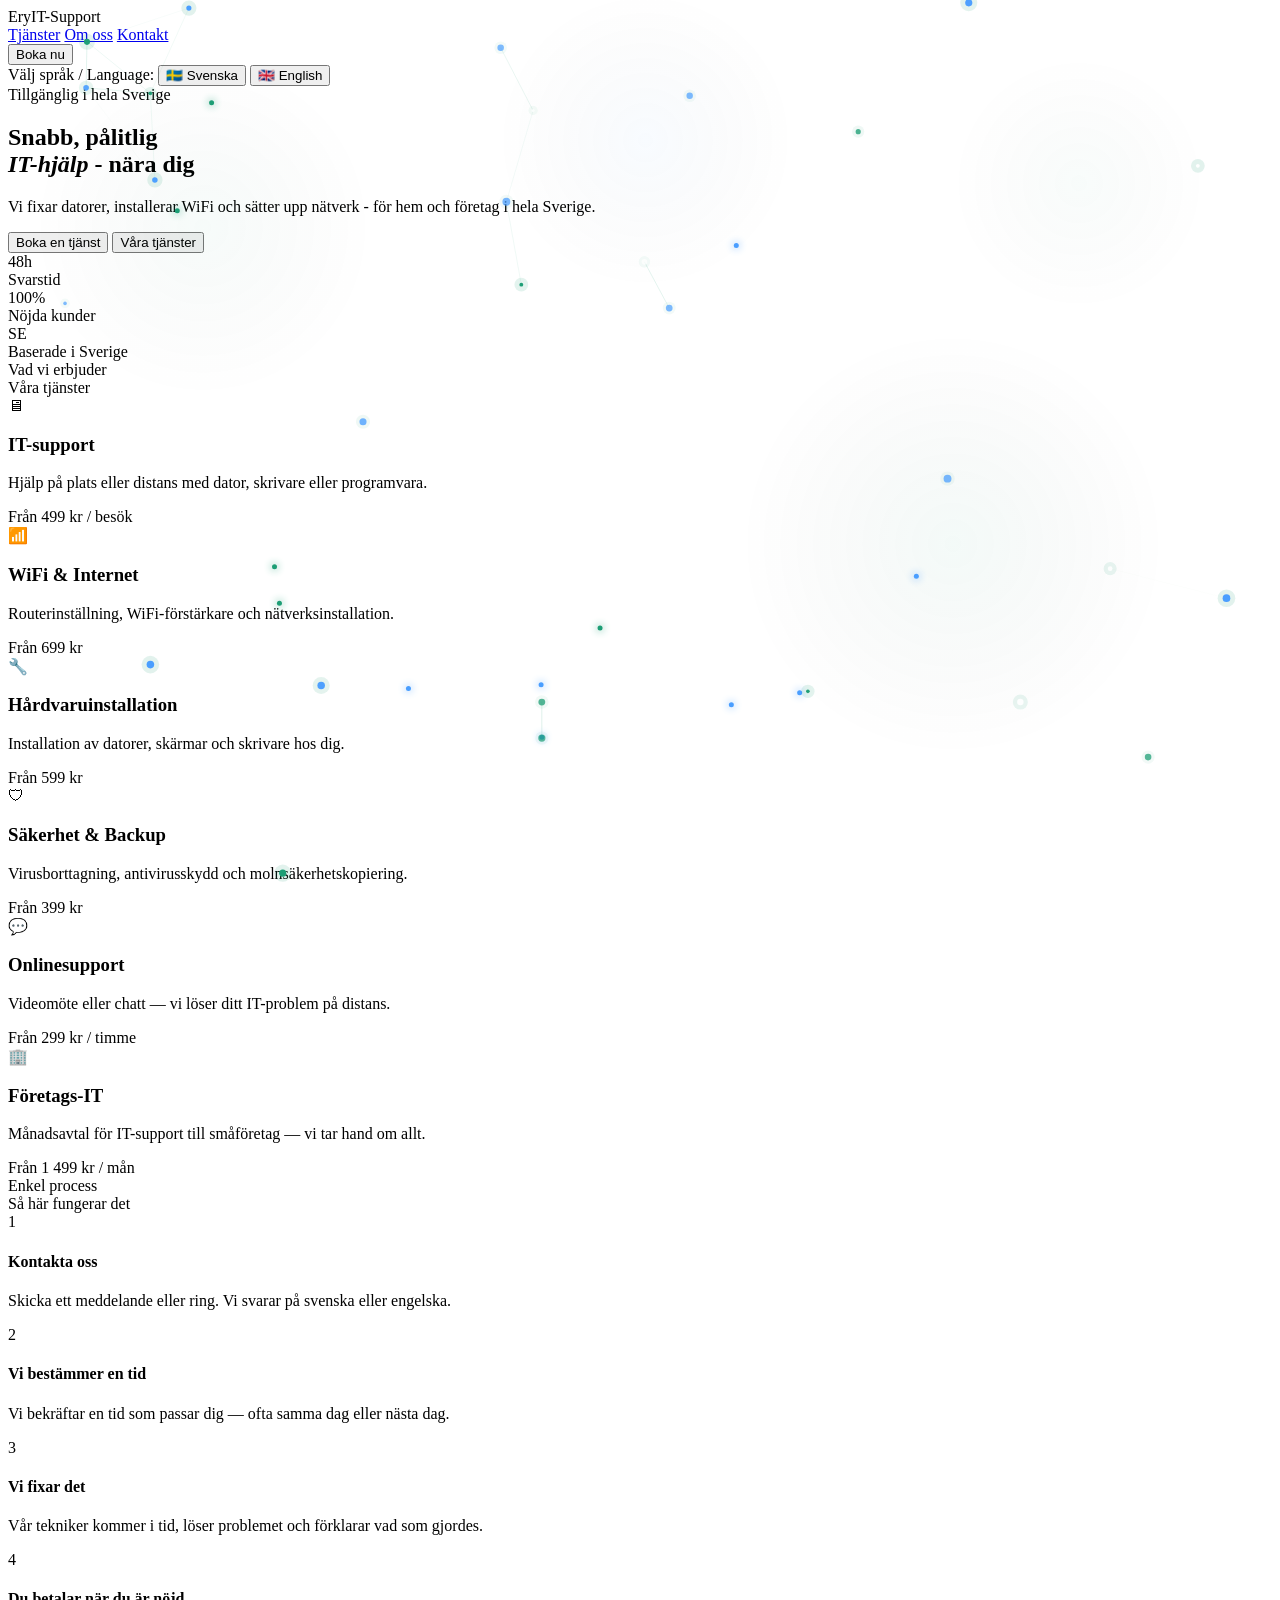
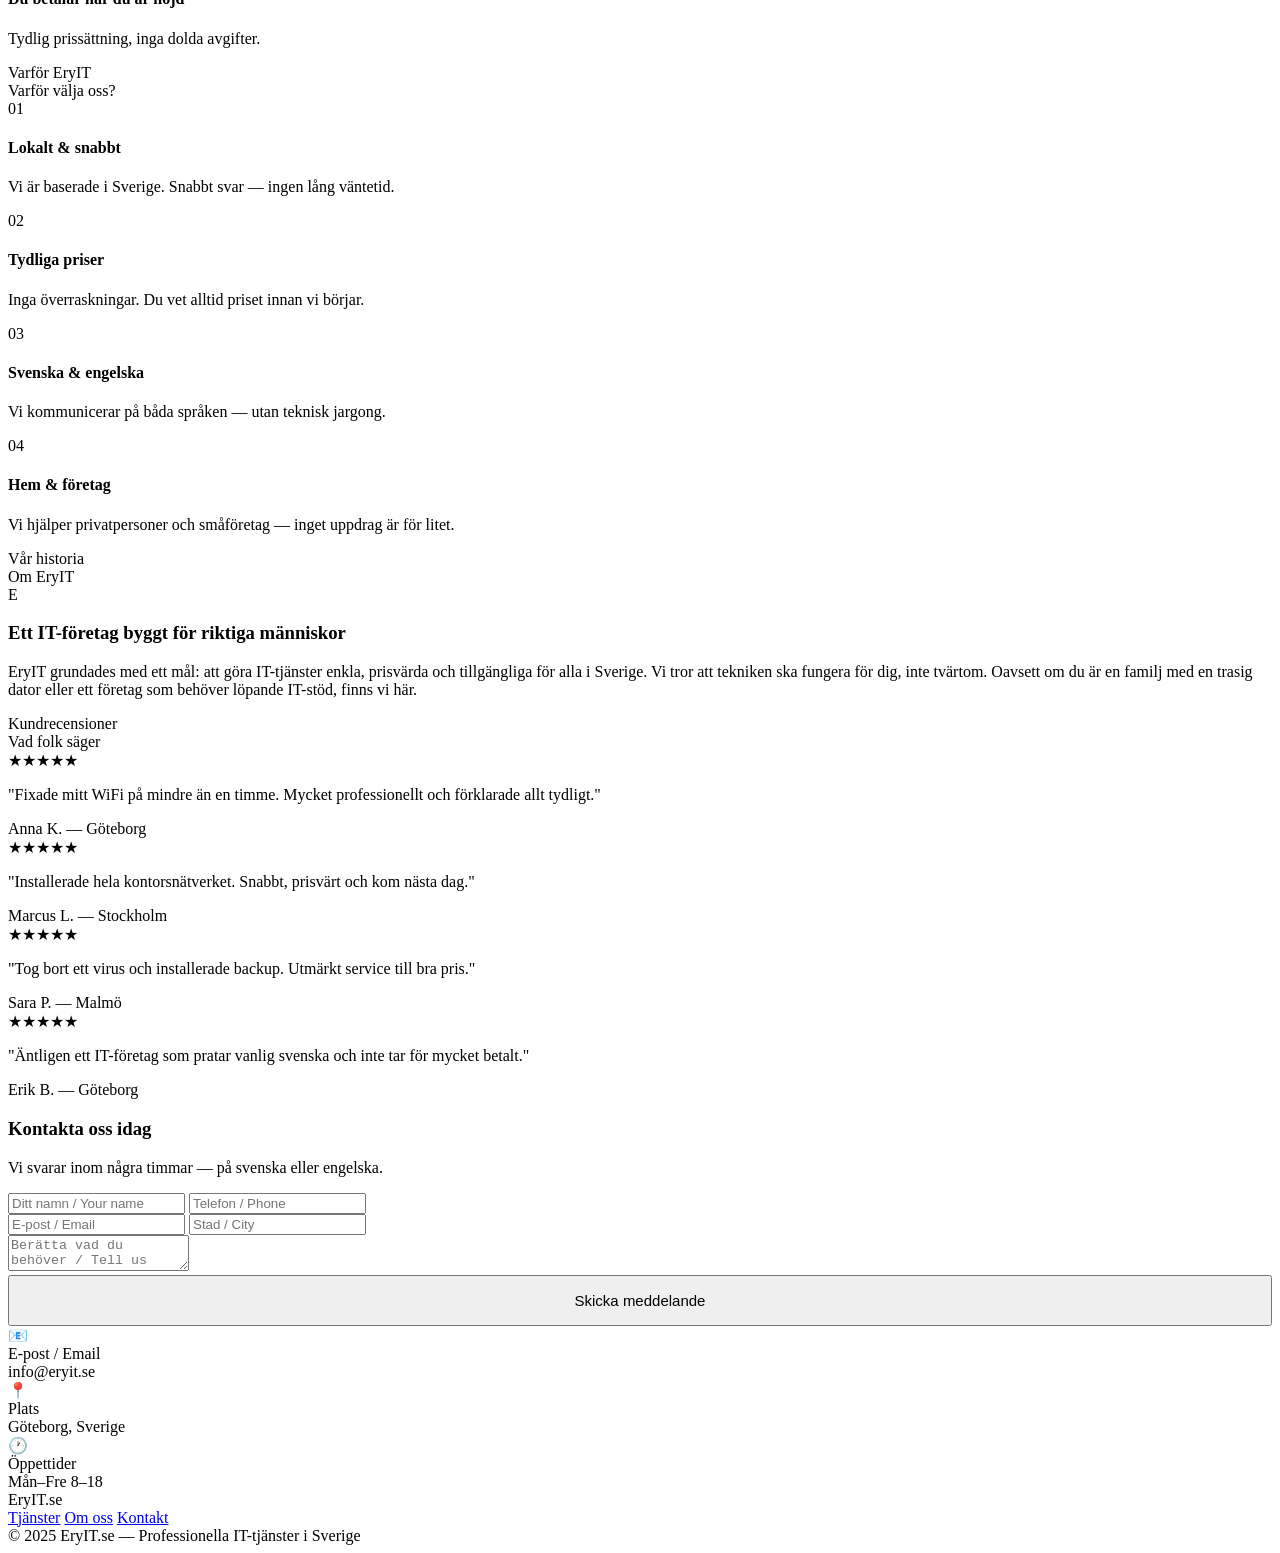
==== public/index.html @ 709ae4a4 "First commit - EryIT Support website" ====
<!DOCTYPE html>
<html lang="sv">
<head>
	<meta name="generator" content="Hugo 0.150.0"><script src="/livereload.js?mindelay=10&amp;v=2&amp;port=1313&amp;path=livereload" data-no-instant defer></script>
  <meta charset="UTF-8">
  <meta name="viewport" content="width=device-width, initial-scale=1.0">
  <title>EryIT - IT-support i Sverige</title>
  <meta name="description" content="Professionell IT-support, WiFi-installation i Sverige. Snabb och prisvärd hjälp för hem och företag.">
  <link rel="stylesheet" href="/css/style.css">
</head>
<body>




<nav>
  <div class="logo">
    <img src="/images/logo.png" alt="EryIT Logo" onerror="this.style.display='none'">
    <div class="logo-text">Ery<span>IT</span>-Support</div>
  </div>
  <div class="nav-links">
    <a href="#tjanster"><span class="sv-text">Tjänster</span><span class="en-text" style="display:none">Services</span></a>
    <a href="#om-oss"><span class="sv-text">Om oss</span><span class="en-text" style="display:none">About us</span></a>
    <a href="#kontakt"><span class="sv-text">Kontakt</span><span class="en-text" style="display:none">Contact</span></a>
  </div>
  <button class="nav-cta" onclick="document.getElementById('kontakt').scrollIntoView({behavior:'smooth'})">
    <span class="sv-text">Boka nu</span><span class="en-text" style="display:none">Book now</span>
  </button>
</nav>

<div class="lang-bar">
  <span>Välj språk / Language:</span>
  <button class="lang-btn active" onclick="setLang('sv')">🇸🇪 Svenska</button>
  <button class="lang-btn" onclick="setLang('en')">🇬🇧 English</button>
</div>



<section class="hero">
  <div class="hero-grid-bg"></div>
  <canvas id="heroCanvas" style="position:absolute;top:0;left:0;width:100%;height:100%;pointer-events:none;z-index:0;"></canvas>
  <div class="hero-content">
    <div class="hero-badge">
      <span class="dot"></span>
      <span class="sv-text">Tillgänglig i hela Sverige</span>
      <span class="en-text" style="display:none">Available across Sweden</span>
    </div>
    <h1>
      <span class="sv-text">Snabb, pålitlig<br><em>IT-hjälp</em> - nära dig</span>
      <span class="en-text" style="display:none">Fast, reliable<br><em>IT help</em> - near you</span>
    </h1>
    <p class="hero-sub">
      <span class="sv-text">Vi fixar datorer, installerar WiFi och sätter upp nätverk - för hem och företag i hela Sverige.</span>
      <span class="en-text" style="display:none">We fix computers, install WiFi and set up networks - for homes and businesses across Sweden.</span>
    </p>
    <div class="hero-btns">
      <button class="btn-g" onclick="document.getElementById('kontakt').scrollIntoView({behavior:'smooth'})">
        <span class="sv-text">Boka en tjänst</span>
        <span class="en-text" style="display:none">Book a service</span>
      </button>
      <button class="btn-o" onclick="document.getElementById('tjanster').scrollIntoView({behavior:'smooth'})">
        <span class="sv-text">Våra tjänster</span>
        <span class="en-text" style="display:none">Our services</span>
      </button>
    </div>
    <div class="stats">
      <div class="stat">
        <div class="stat-num">48h</div>
        <div class="stat-lbl"><span class="sv-text">Svarstid</span><span class="en-text" style="display:none">Response time</span></div>
      </div>
      <div class="stat">
        <div class="stat-num">100%</div>
        <div class="stat-lbl"><span class="sv-text">Nöjda kunder</span><span class="en-text" style="display:none">Happy customers</span></div>
      </div>
      <div class="stat">
        <div class="stat-num">SE</div>
        <div class="stat-lbl"><span class="sv-text">Baserade i Sverige</span><span class="en-text" style="display:none">Based in Sweden</span></div>
      </div>
    </div>
  </div>
</section>

<section class="sec" id="tjanster">
  <div class="sec-label"><span class="sv-text">Vad vi erbjuder</span><span class="en-text" style="display:none">What we offer</span></div>
  <div class="sec-title"><span class="sv-text">Våra tjänster</span><span class="en-text" style="display:none">Our services</span></div>
  <div class="svc-grid">
    <div class="svc-card">
      <div class="svc-ico ic-g">🖥</div>
      <h3><span class="sv-text">IT-support</span><span class="en-text" style="display:none">IT Support</span></h3>
      <p><span class="sv-text">Hjälp på plats eller distans med dator, skrivare eller programvara.</span><span class="en-text" style="display:none">On-site or remote help with your computer, printer or software.</span></p>
      <div class="svc-price">Från 499 kr / besök</div>
    </div>
    <div class="svc-card">
      <div class="svc-ico ic-b">📶</div>
      <h3>WiFi & Internet</h3>
      <p><span class="sv-text">Routerinställning, WiFi-förstärkare och nätverksinstallation.</span><span class="en-text" style="display:none">Router setup, WiFi boosters and network installation.</span></p>
      <div class="svc-price">Från 699 kr</div>
    </div>
    <div class="svc-card">
      <div class="svc-ico ic-a">🔧</div>
      <h3><span class="sv-text">Hårdvaruinstallation</span><span class="en-text" style="display:none">Hardware Installation</span></h3>
      <p><span class="sv-text">Installation av datorer, skärmar och skrivare hos dig.</span><span class="en-text" style="display:none">Installation of computers, screens and printers at your location.</span></p>
      <div class="svc-price">Från 599 kr</div>
    </div>
    <div class="svc-card">
      <div class="svc-ico ic-p">🛡</div>
      <h3><span class="sv-text">Säkerhet & Backup</span><span class="en-text" style="display:none">Security & Backup</span></h3>
      <p><span class="sv-text">Virusborttagning, antivirusskydd och molnsäkerhetskopiering.</span><span class="en-text" style="display:none">Virus removal, antivirus protection and cloud backup.</span></p>
      <div class="svc-price">Från 399 kr</div>
    </div>
    <div class="svc-card">
      <div class="svc-ico ic-t">💬</div>
      <h3><span class="sv-text">Onlinesupport</span><span class="en-text" style="display:none">Remote Support</span></h3>
      <p><span class="sv-text">Videomöte eller chatt — vi löser ditt IT-problem på distans.</span><span class="en-text" style="display:none">Video call or chat — we solve your IT problem remotely.</span></p>
      <div class="svc-price">Från 299 kr / timme</div>
    </div>
    <div class="svc-card">
      <div class="svc-ico ic-r">🏢</div>
      <h3><span class="sv-text">Företags-IT</span><span class="en-text" style="display:none">Business IT</span></h3>
      <p><span class="sv-text">Månadsavtal för IT-support till småföretag — vi tar hand om allt.</span><span class="en-text" style="display:none">Monthly IT support for small businesses — we handle everything.</span></p>
      <div class="svc-price">Från 1 499 kr / mån</div>
    </div>
  </div>
</section>

<section class="sec">
  <div class="sec-label"><span class="sv-text">Enkel process</span><span class="en-text" style="display:none">Simple process</span></div>
  <div class="sec-title"><span class="sv-text">Så här fungerar det</span><span class="en-text" style="display:none">How it works</span></div>
  <div class="steps">
    <div class="step">
      <div class="step-num">1</div>
      <div>
        <h4><span class="sv-text">Kontakta oss</span><span class="en-text" style="display:none">Contact us</span></h4>
        <p><span class="sv-text">Skicka ett meddelande eller ring. Vi svarar på svenska eller engelska.</span><span class="en-text" style="display:none">Send a message or call. We reply in Swedish or English.</span></p>
      </div>
    </div>
    <div class="step">
      <div class="step-num">2</div>
      <div>
        <h4><span class="sv-text">Vi bestämmer en tid</span><span class="en-text" style="display:none">We agree on a time</span></h4>
        <p><span class="sv-text">Vi bekräftar en tid som passar dig — ofta samma dag eller nästa dag.</span><span class="en-text" style="display:none">We confirm a time that suits you — often same day or next day.</span></p>
      </div>
    </div>
    <div class="step">
      <div class="step-num">3</div>
      <div>
        <h4><span class="sv-text">Vi fixar det</span><span class="en-text" style="display:none">We fix it</span></h4>
        <p><span class="sv-text">Vår tekniker kommer i tid, löser problemet och förklarar vad som gjordes.</span><span class="en-text" style="display:none">Our technician arrives on time, solves the problem and explains what was done.</span></p>
      </div>
    </div>
    <div class="step">
      <div class="step-num">4</div>
      <div>
        <h4><span class="sv-text">Du betalar när du är nöjd</span><span class="en-text" style="display:none">Pay only when satisfied</span></h4>
        <p><span class="sv-text">Tydlig prissättning, inga dolda avgifter.</span><span class="en-text" style="display:none">Clear pricing, no hidden fees.</span></p>
      </div>
    </div>
  </div>
</section>

<section class="sec">
  <div class="sec-label"><span class="sv-text">Varför EryIT</span><span class="en-text" style="display:none">Why EryIT</span></div>
  <div class="sec-title"><span class="sv-text">Varför välja oss?</span><span class="en-text" style="display:none">Why choose us?</span></div>
  <div class="why-grid">
    <div class="why-card">
      <div class="why-num">01</div>
      <h4><span class="sv-text">Lokalt & snabbt</span><span class="en-text" style="display:none">Local & fast</span></h4>
      <p><span class="sv-text">Vi är baserade i Sverige. Snabbt svar — ingen lång väntetid.</span><span class="en-text" style="display:none">Based in Sweden. Fast response — no long waiting time.</span></p>
    </div>
    <div class="why-card">
      <div class="why-num">02</div>
      <h4><span class="sv-text">Tydliga priser</span><span class="en-text" style="display:none">Clear pricing</span></h4>
      <p><span class="sv-text">Inga överraskningar. Du vet alltid priset innan vi börjar.</span><span class="en-text" style="display:none">No surprises. You always know the price before we start.</span></p>
    </div>
    <div class="why-card">
      <div class="why-num">03</div>
      <h4><span class="sv-text">Svenska & engelska</span><span class="en-text" style="display:none">Swedish & English</span></h4>
      <p><span class="sv-text">Vi kommunicerar på båda språken — utan teknisk jargong.</span><span class="en-text" style="display:none">We communicate in both languages — no tech jargon.</span></p>
    </div>
    <div class="why-card">
      <div class="why-num">04</div>
      <h4><span class="sv-text">Hem & företag</span><span class="en-text" style="display:none">Homes & businesses</span></h4>
      <p><span class="sv-text">Vi hjälper privatpersoner och småföretag — inget uppdrag är för litet.</span><span class="en-text" style="display:none">We help private people and small businesses — no job too small.</span></p>
    </div>
  </div>
</section>

<section class="sec" id="om-oss">
  <div class="sec-label"><span class="sv-text">Vår historia</span><span class="en-text" style="display:none">Our story</span></div>
  <div class="sec-title"><span class="sv-text">Om EryIT</span><span class="en-text" style="display:none">About EryIT</span></div>
  <div class="about-box">
    <div class="about-avatar">E</div>
    <div>
      <h3><span class="sv-text">Ett IT-företag byggt för riktiga människor</span><span class="en-text" style="display:none">An IT company built for real people</span></h3>
      <p><span class="sv-text">EryIT grundades med ett mål: att göra IT-tjänster enkla, prisvärda och tillgängliga för alla i Sverige. Vi tror att tekniken ska fungera för dig, inte tvärtom. Oavsett om du är en familj med en trasig dator eller ett företag som behöver löpande IT-stöd, finns vi här.</span><span class="en-text" style="display:none">EryIT was founded with one goal: to make IT services simple, affordable and accessible for everyone in Sweden. We believe technology should work for you, not the other way around. Whether you are a family with a broken computer or a business needing ongoing IT support, we are here.</span></p>
    </div>
  </div>
</section>

<section class="sec">
  <div class="sec-label"><span class="sv-text">Kundrecensioner</span><span class="en-text" style="display:none">Customer reviews</span></div>
  <div class="sec-title"><span class="sv-text">Vad folk säger</span><span class="en-text" style="display:none">What people say</span></div>
  <div class="reviews">
    <div class="review">
      <div class="stars">★★★★★</div>
      <p><span class="sv-text">"Fixade mitt WiFi på mindre än en timme. Mycket professionellt och förklarade allt tydligt."</span><span class="en-text" style="display:none">"Fixed my WiFi in less than an hour. Very professional and explained everything clearly."</span></p>
      <div class="reviewer">Anna K. <span>— Göteborg</span></div>
    </div>
    <div class="review">
      <div class="stars">★★★★★</div>
      <p><span class="sv-text">"Installerade hela kontorsnätverket. Snabbt, prisvärt och kom nästa dag."</span><span class="en-text" style="display:none">"Set up our whole office network. Fast, affordable and came the next day."</span></p>
      <div class="reviewer">Marcus L. <span>— Stockholm</span></div>
    </div>
    <div class="review">
      <div class="stars">★★★★★</div>
      <p><span class="sv-text">"Tog bort ett virus och installerade backup. Utmärkt service till bra pris."</span><span class="en-text" style="display:none">"Removed a virus and set up backup. Excellent service at a fair price."</span></p>
      <div class="reviewer">Sara P. <span>— Malmö</span></div>
    </div>
    <div class="review">
      <div class="stars">★★★★★</div>
      <p><span class="sv-text">"Äntligen ett IT-företag som pratar vanlig svenska och inte tar för mycket betalt."</span><span class="en-text" style="display:none">"Finally an IT company that speaks plain language and does not overcharge."</span></p>
      <div class="reviewer">Erik B. <span>— Göteborg</span></div>
    </div>
  </div>
</section>

<section class="sec" id="kontakt">
  <div class="contact-wrap">
    <h3><span class="sv-text">Kontakta oss idag</span><span class="en-text" style="display:none">Contact us today</span></h3>
    <p><span class="sv-text">Vi svarar inom några timmar — på svenska eller engelska.</span><span class="en-text" style="display:none">We reply within a few hours — in Swedish or English.</span></p>
    <div class="form-row">
      <input type="text" placeholder="Ditt namn / Your name" />
      <input type="text" placeholder="Telefon / Phone" />
    </div>
    <div class="form-row">
      <input type="email" placeholder="E-post / Email" />
      <input type="text" placeholder="Stad / City" />
    </div>
    <div class="form-full">
      <textarea placeholder="Berätta vad du behöver / Tell us what you need..."></textarea>
    </div>
    <button class="btn-g" style="width:100%;padding:15px;font-size:15px;">
      <span class="sv-text">Skicka meddelande</span><span class="en-text" style="display:none">Send message</span>
    </button>
    <div class="contact-info">
      <div class="cinfo">
        <div class="cinfo-ico">📧</div>
        <div class="cinfo-lbl">E-post / Email</div>
        <div class="cinfo-val">info@eryit.se</div>
      </div>
      <div class="cinfo">
        <div class="cinfo-ico">📍</div>
        <div class="cinfo-lbl"><span class="sv-text">Plats</span><span class="en-text" style="display:none">Location</span></div>
        <div class="cinfo-val">Göteborg, Sverige</div>
      </div>
      <div class="cinfo">
        <div class="cinfo-ico">🕐</div>
        <div class="cinfo-lbl"><span class="sv-text">Öppettider</span><span class="en-text" style="display:none">Hours</span></div>
        <div class="cinfo-val">Mån–Fre 8–18</div>
      </div>
    </div>
  </div>
</section>

<footer>
  <div class="footer-top">
    <div class="footer-logo">
      <img src="/images/logo.png" alt="EryIT Logo" onerror="this.style.display='none'">
      <div class="footer-logo-text">Ery<span>IT</span>.se</div>
    </div>
    <div class="footer-links">
      <a href="#tjanster"><span class="sv-text">Tjänster</span><span class="en-text" style="display:none">Services</span></a>
      <a href="#om-oss"><span class="sv-text">Om oss</span><span class="en-text" style="display:none">About</span></a>
      <a href="#kontakt">Kontakt</a>
    </div>
  </div>
  <div class="footer-copy">© 2025 EryIT.se — <span class="sv-text">Professionella IT-tjänster i Sverige</span><span class="en-text" style="display:none">Professional IT services in Sweden</span></div>
</footer>

<script>
function setLang(lang) {
  var svItems = document.querySelectorAll('.sv-text');
  var enItems = document.querySelectorAll('.en-text');
  var btns = document.querySelectorAll('.lang-btn');
  var i;
  if (lang === 'sv') {
    for (i = 0; i < svItems.length; i++) { svItems[i].style.display = 'inline'; }
    for (i = 0; i < enItems.length; i++) { enItems[i].style.display = 'none'; }
    btns[0].classList.add('active');
    btns[1].classList.remove('active');
    document.documentElement.lang = 'sv';
  } else {
    for (i = 0; i < svItems.length; i++) { svItems[i].style.display = 'none'; }
    for (i = 0; i < enItems.length; i++) { enItems[i].style.display = 'inline'; }
    btns[0].classList.remove('active');
    btns[1].classList.add('active');
    document.documentElement.lang = 'en';
  }
}
setLang('sv');
</script>




<script>
const canvas = document.getElementById('heroCanvas');
const ctx = canvas.getContext('2d');

function resize() {
  canvas.width = canvas.offsetWidth;
  canvas.height = canvas.offsetHeight;
}
resize();
window.addEventListener('resize', resize);

const nodeCount = 28;
const nodes = [];
for (let i = 0; i < nodeCount; i++) {
  nodes.push({
    x: Math.random() * canvas.width,
    y: Math.random() * canvas.height,
    vx: (Math.random() - 0.5) * 0.4,
    vy: (Math.random() - 0.5) * 0.4,
    r: Math.random() * 2.5 + 1.5,
    pulse: Math.random() * Math.PI * 2,
    type: Math.floor(Math.random() * 3)
  });
}

const packets = [];
for (let i = 0; i < 12; i++) {
  packets.push({
    progress: Math.random(),
    fromIdx: Math.floor(Math.random() * nodeCount),
    toIdx: Math.floor(Math.random() * nodeCount),
    speed: 0.003 + Math.random() * 0.004,
    color: Math.random() > 0.5 ? '#1D9E75' : '#4a9eff'
  });
}

const clouds = [
  {x:0.15, y:0.25, r:80, vx:0.12, vy:0.04, color:'rgba(29,158,117,0.04)'},
  {x:0.75, y:0.6, r:100, vx:-0.08, vy:0.06, color:'rgba(29,158,117,0.05)'},
  {x:0.5, y:0.15, r:70, vx:0.06, vy:0.08, color:'rgba(74,158,255,0.04)'},
  {x:0.85, y:0.2, r:60, vx:-0.1, vy:0.05, color:'rgba(29,158,117,0.03)'},
];

function draw() {
  canvas.width = canvas.offsetWidth;
  canvas.height = canvas.offsetHeight;
  ctx.clearRect(0, 0, canvas.width, canvas.height);

  clouds.forEach(c => {
    c.x += c.vx * 0.001;
    c.y += c.vy * 0.001;
    if (c.x < -0.2) c.x = 1.2;
    if (c.x > 1.2) c.x = -0.2;
    if (c.y < -0.2) c.y = 1.2;
    if (c.y > 1.2) c.y = -0.2;
    const grd = ctx.createRadialGradient(
      c.x*canvas.width, c.y*canvas.height, 0,
      c.x*canvas.width, c.y*canvas.height, c.r*(canvas.width/600)
    );
    grd.addColorStop(0, c.color);
    grd.addColorStop(1, 'transparent');
    ctx.beginPath();
    ctx.arc(c.x*canvas.width, c.y*canvas.height, c.r*(canvas.width/600), 0, Math.PI*2);
    ctx.fillStyle = grd;
    ctx.fill();
  });

  nodes.forEach(n => {
    n.x += n.vx;
    n.y += n.vy;
    n.pulse += 0.03;
    if (n.x < 0 || n.x > canvas.width) n.vx *= -1;
    if (n.y < 0 || n.y > canvas.height) n.vy *= -1;
  });

  for (let i = 0; i < nodes.length; i++) {
    for (let j = i+1; j < nodes.length; j++) {
      const dx = nodes[i].x - nodes[j].x;
      const dy = nodes[i].y - nodes[j].y;
      const dist = Math.sqrt(dx*dx + dy*dy);
      if (dist < 130) {
        const alpha = (1 - dist/130) * 0.25;
        ctx.beginPath();
        ctx.moveTo(nodes[i].x, nodes[i].y);
        ctx.lineTo(nodes[j].x, nodes[j].y);
        ctx.strokeStyle = 'rgba(29,158,117,'+alpha+')';
        ctx.lineWidth = 0.8;
        ctx.stroke();
      }
    }
  }

  packets.forEach(p => {
    p.progress += p.speed;
    if (p.progress >= 1) {
      p.progress = 0;
      p.fromIdx = p.toIdx;
      p.toIdx = Math.floor(Math.random() * nodeCount);
    }
    const from = nodes[p.fromIdx];
    const to = nodes[p.toIdx];
    const px = from.x + (to.x - from.x) * p.progress;
    const py = from.y + (to.y - from.y) * p.progress;
    ctx.beginPath();
    ctx.arc(px, py, 2.5, 0, Math.PI*2);
    ctx.fillStyle = p.color;
    ctx.shadowBlur = 8;
    ctx.shadowColor = p.color;
    ctx.fill();
    ctx.shadowBlur = 0;
  });

  nodes.forEach(n => {
    const pulse = Math.sin(n.pulse) * 0.5 + 0.5;
    ctx.beginPath();
    ctx.arc(n.x, n.y, n.r+3+pulse*2, 0, Math.PI*2);
    ctx.fillStyle = 'rgba(29,158,117,'+(0.05+pulse*0.08)+')';
    ctx.fill();
    ctx.beginPath();
    ctx.arc(n.x, n.y, n.r, 0, Math.PI*2);
    if (n.type === 0) ctx.fillStyle = '#1D9E75';
    else if (n.type === 1) ctx.fillStyle = '#4a9eff';
    else ctx.fillStyle = '#ffffff';
    ctx.globalAlpha = 0.7 + pulse*0.3;
    ctx.fill();
    ctx.globalAlpha = 1;
  });

  requestAnimationFrame(draw);
}
draw();
</script>


</body>
</html>
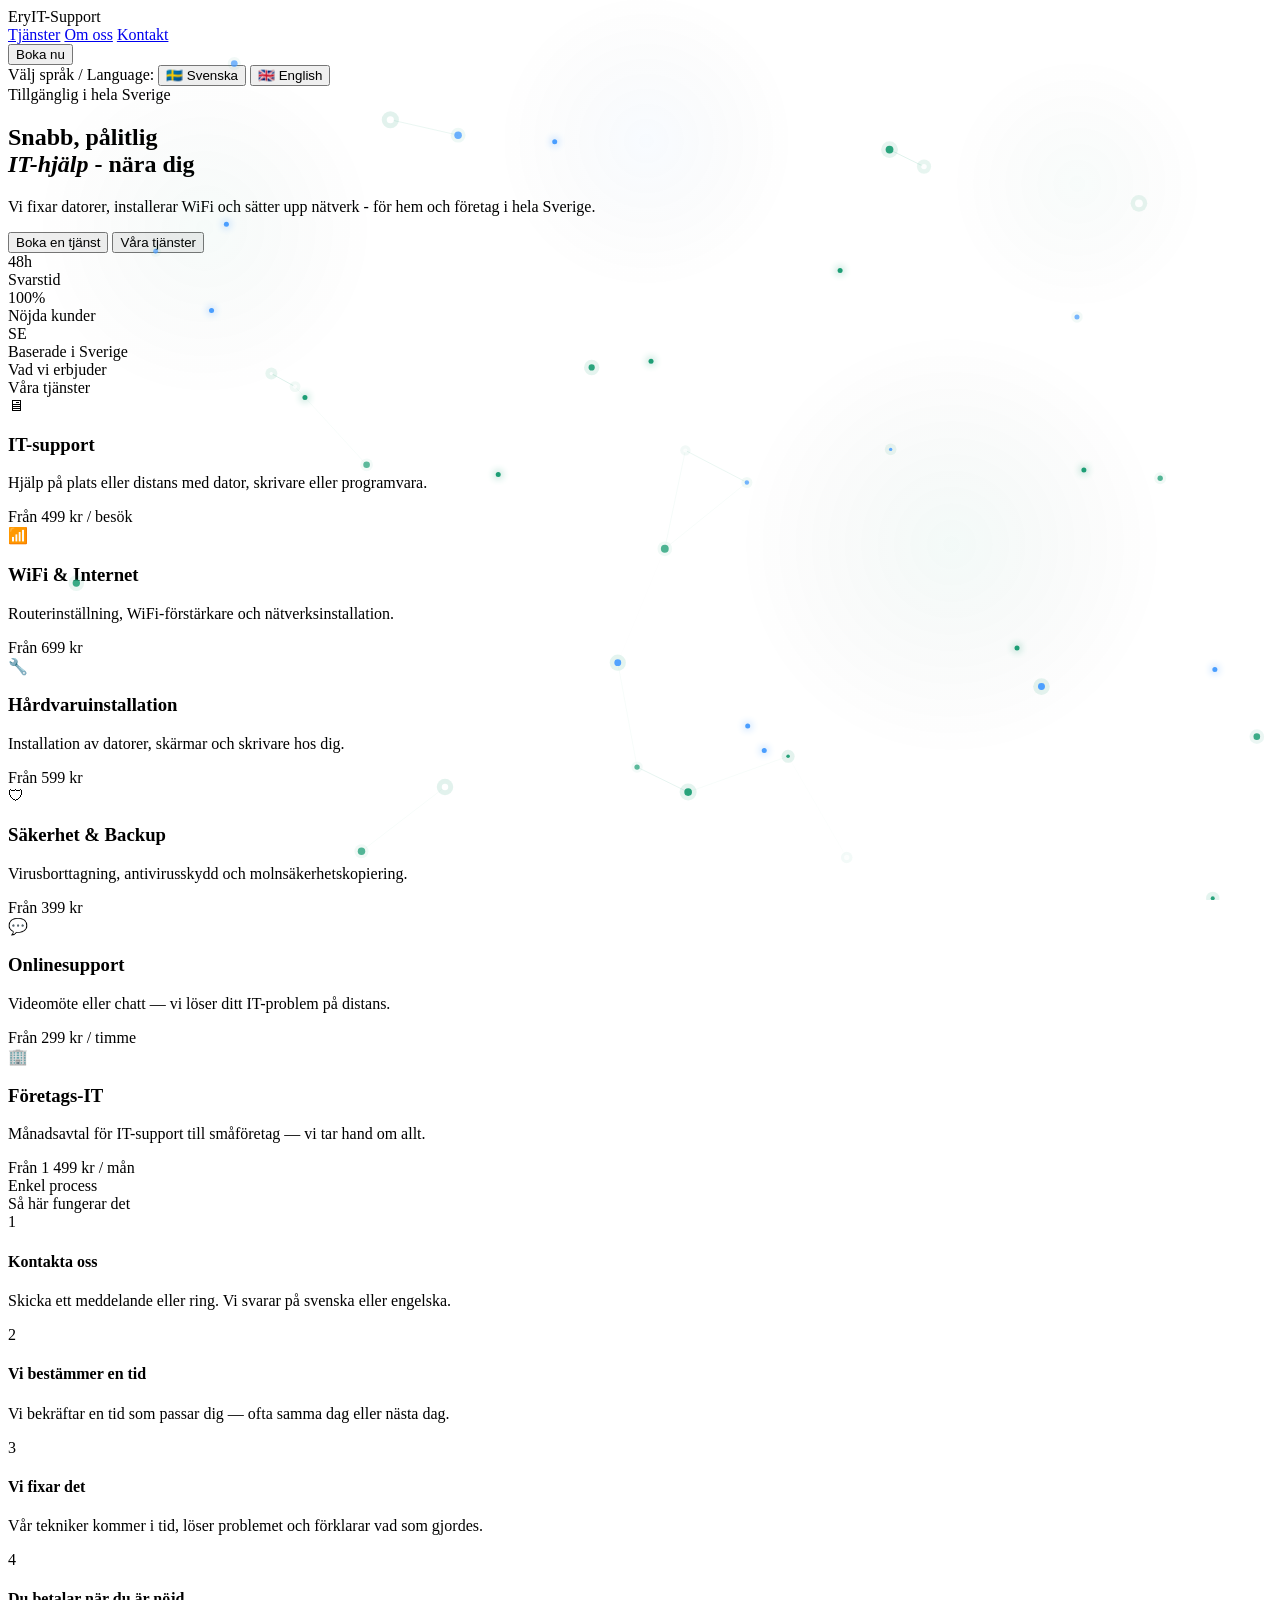
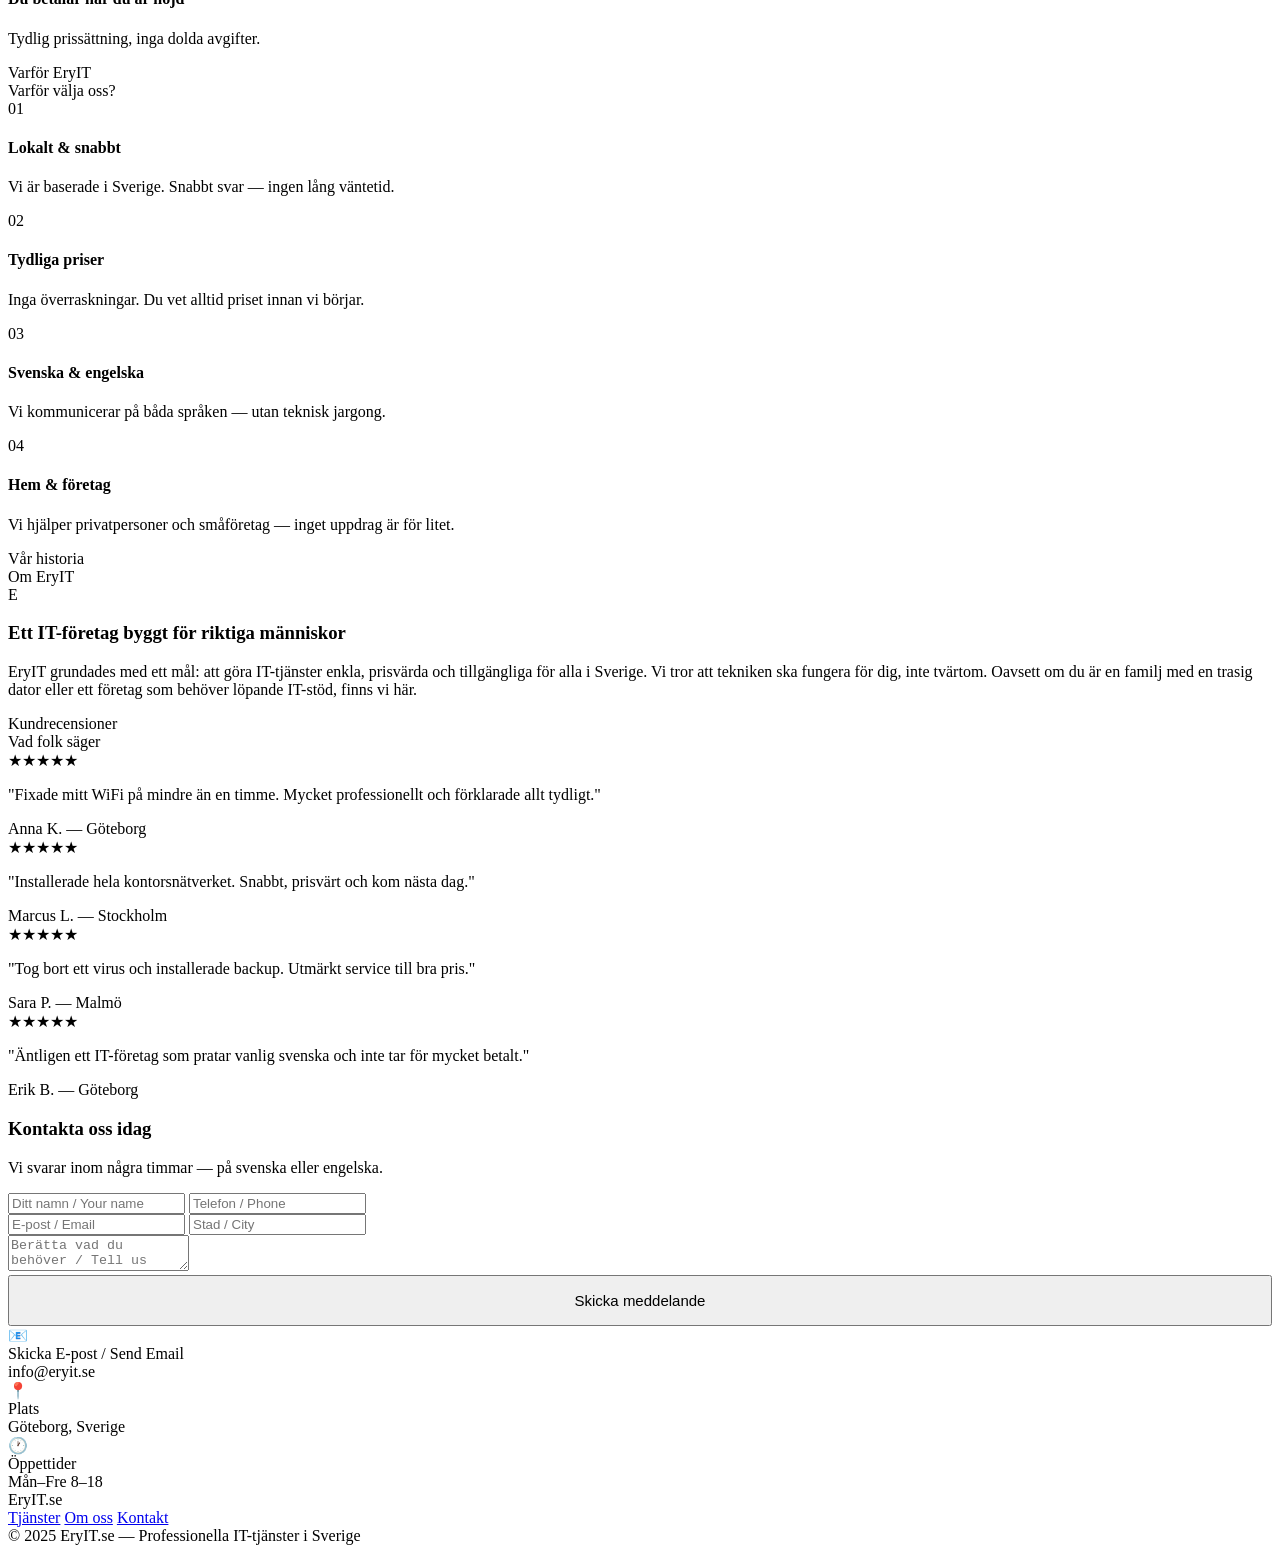
==== commit 7af036e7: "Fix role permissions and dropdown colors in admin" ====
--- a/public/index.html
+++ b/public/index.html
@@ -228,24 +228,244 @@
   <div class="contact-wrap">
     <h3><span class="sv-text">Kontakta oss idag</span><span class="en-text" style="display:none">Contact us today</span></h3>
     <p><span class="sv-text">Vi svarar inom några timmar — på svenska eller engelska.</span><span class="en-text" style="display:none">We reply within a few hours — in Swedish or English.</span></p>
-    <div class="form-row">
-      <input type="text" placeholder="Ditt namn / Your name" />
-      <input type="text" placeholder="Telefon / Phone" />
-    </div>
-    <div class="form-row">
-      <input type="email" placeholder="E-post / Email" />
-      <input type="text" placeholder="Stad / City" />
-    </div>
-    <div class="form-full">
-      <textarea placeholder="Berätta vad du behöver / Tell us what you need..."></textarea>
-    </div>
-    <button class="btn-g" style="width:100%;padding:15px;font-size:15px;">
-      <span class="sv-text">Skicka meddelande</span><span class="en-text" style="display:none">Send message</span>
-    </button>
+   
+   
+
+  <form id="contactForm" action="https://api.web3forms.com/submit" method="POST">
+  <input type="hidden" name="access_key" value="95b2035d-2b3d-4a3e-9de4-f92607ab8d2d">
+  <input type="hidden" name="from_name" value="EryIT Support Website">
+  <input type="hidden" id="formSubject" name="subject" value="">
+  <input type="hidden" id="formTicket" name="ticket_number" value="">
+  <input type="hidden" id="formLang" name="language" value="sv">
+
+  <div class="form-row">
+    <input type="text" name="name" id="fieldName" placeholder="Ditt namn / Your name" required />
+    <input type="text" name="phone" placeholder="Telefon / Phone" required />
+  </div>
+  <div class="form-row">
+    <input type="email" name="email" id="fieldEmail" placeholder="E-post / Email" required />
+    <input type="text" name="city" placeholder="Stad / City" />
+  </div>
+  <div class="form-full">
+    <textarea name="message" placeholder="Berätta vad du behöver / Tell us what you need..." required></textarea>
+  </div>
+
+  
+  <div id="formProgress" style="display:none;margin-bottom:12px;">
+    <div style="background:rgba(255,255,255,0.1);border-radius:20px;height:6px;overflow:hidden;">
+      <div id="progressBar" style="height:100%;width:0%;background:#1D9E75;border-radius:20px;transition:width 0.3s;"></div>
+    </div>
+    <div style="font-size:12px;color:#4ECFA0;margin-top:6px;text-align:center;">
+      <span class="sv-text">Skickar ditt ärende...</span>
+      <span class="en-text" style="display:none">Submitting your ticket...</span>
+    </div>
+  </div>
+
+  
+  <div id="formSuccess" style="display:none;background:rgba(29,158,117,0.15);border:1px solid rgba(29,158,117,0.3);border-radius:10px;padding:20px;text-align:center;margin-bottom:12px;">
+    <div style="font-size:28px;margin-bottom:10px;">✅</div>
+    <div id="successMsg" style="color:#4ECFA0;font-weight:bold;font-size:15px;margin-bottom:8px;"></div>
+    <div id="ticketDisplay" style="background:rgba(29,158,117,0.2);border-radius:8px;padding:10px 16px;display:inline-block;margin-top:4px;">
+      <div style="font-size:11px;color:#4ECFA0;margin-bottom:4px;" id="ticketLabel"></div>
+      <div id="ticketNumber" style="font-family:monospace;font-size:22px;font-weight:900;color:#fff;letter-spacing:2px;"></div>
+    </div>
+    <div id="successSub" style="font-size:13px;color:#7a90a0;margin-top:12px;line-height:1.6;"></div>
+  </div>
+
+  
+  <div id="formError" style="display:none;background:rgba(255,80,80,0.1);border:1px solid rgba(255,80,80,0.3);border-radius:10px;padding:16px;text-align:center;margin-bottom:12px;">
+    <div style="color:#ff6b6b;font-size:14px;">
+      <span class="sv-text">Något gick fel. Försök igen eller maila oss på info@eryit.se</span>
+      <span class="en-text" style="display:none">Something went wrong. Please try again or email us at info@eryit.se</span>
+    </div>
+  </div>
+
+  <button type="submit" id="submitBtn" class="btn-g" style="width:100%;padding:15px;font-size:15px;">
+    <span class="sv-text">Skicka meddelande</span>
+    <span class="en-text" style="display:none">Send message</span>
+  </button>
+</form>
+
+<script>
+
+function generateTicket() {
+  var tickets = JSON.parse(localStorage.getItem('eryit_tickets') || '[]');
+  var num = tickets.length + 1;
+  return '#EryIT-' + String(num).padStart(6, '0');
+}
+
+
+function getCurrentLang() {
+  var btn = document.querySelector('.lang-btn.active');
+  if (btn && btn.textContent.indexOf('English') !== -1) return 'en';
+  return 'sv';
+}
+
+document.getElementById('contactForm').addEventListener('submit', function(e) {
+  e.preventDefault();
+
+  var lang = getCurrentLang();
+  var ticket = generateTicket();
+  
+   function saveTicketToAdmin(ticketNum, name, phone, email, city, message, lang) {
+  var key = 'eryit_tickets';
+  var tickets = JSON.parse(localStorage.getItem(key) || '[]');
+  tickets.push({
+    id: Date.now().toString(),
+    ticketNum: ticketNum,
+    name: name,
+    phone: phone,
+    email: email,
+    city: city,
+    message: message,
+    priority: 'normal',
+    status: 'new',
+    assigned: '',
+    lang: lang,
+    date: new Date().toLocaleDateString('sv-SE'),
+    notes: '',
+    source: 'website'
+  });
+  localStorage.setItem(key, JSON.stringify(tickets));
+}
+
+
+  var name = document.getElementById('fieldName').value;
+  var email = document.getElementById('fieldEmail').value;
+
+  
+  document.getElementById('formTicket').value = ticket;
+  document.getElementById('formLang').value = lang;
+
+  
+  if (lang === 'sv') {
+    document.getElementById('formSubject').value = 'Nytt ärende ' + ticket + ' — ' + name + ' | EryIT Support';
+  } else {
+    document.getElementById('formSubject').value = 'New ticket ' + ticket + ' — ' + name + ' | EryIT Support';
+  }
+
+  var btn = document.getElementById('submitBtn');
+  var progress = document.getElementById('formProgress');
+  var progressBar = document.getElementById('progressBar');
+  var success = document.getElementById('formSuccess');
+  var error = document.getElementById('formError');
+
+  success.style.display = 'none';
+  error.style.display = 'none';
+  progress.style.display = 'block';
+  btn.disabled = true;
+  btn.style.opacity = '0.6';
+
+  
+  var width = 0;
+  var interval = setInterval(function() {
+    if (width < 90) { width += 12; progressBar.style.width = width + '%'; }
+  }, 150);
+
+  var formData = new FormData(document.getElementById('contactForm'));
+
+  fetch('https://api.web3forms.com/submit', {
+    method: 'POST',
+    body: formData
+  })
+  .then(function(r) { return r.json(); })
+  .then(function(data) {
+    clearInterval(interval);
+    progressBar.style.width = '100%';
+    setTimeout(function() {
+      progress.style.display = 'none';
+      if (data.success) {
+        
+        document.getElementById('ticketNumber').textContent = ticket;
+
+        if (lang === 'sv') {
+          document.getElementById('successMsg').textContent = 'Tack ' + name + '! Ditt ärende har skapats.';
+          document.getElementById('ticketLabel').textContent = 'Ditt ärendenummer';
+          document.getElementById('successSub').innerHTML = 'Vi svarar inom 48 timmar på <strong style="color:#4ECFA0">' + email + '</strong><br>Spara ditt ärendenummer för framtida kontakt.';
+        } else {
+          document.getElementById('successMsg').textContent = 'Thank you ' + name + '! Your ticket has been created.';
+          document.getElementById('ticketLabel').textContent = 'Your ticket number';
+          document.getElementById('successSub').innerHTML = 'We will reply within 48 hours to <strong style="color:#4ECFA0">' + email + '</strong><br>Please save your ticket number for future reference.';
+        }
+
+        saveTicketToAdmin(
+          ticket,
+          name,
+          document.querySelector('[name="phone"]').value,
+          email,
+          document.querySelector('[name="city"]').value,
+          document.querySelector('[name="message"]').value,
+          lang
+        );
+
+        success.style.display = 'block';
+        document.getElementById('contactForm').reset();
+
+        
+        var confirmData = new FormData();
+        confirmData.append('access_key', '95b2035d-2b3d-4a3e-9de4-f92607ab8d2d');
+        confirmData.append('from_name', 'EryIT Support');
+        confirmData.append('email', email);
+
+        if (lang === 'sv') {
+          confirmData.append('subject', 'EryIT Support — Ärende ' + ticket + ' bekräftat');
+          confirmData.append('message',
+            'Hej ' + name + ',\n\n' +
+            'Tack för att du kontaktade EryIT Support!\n\n' +
+            'Ditt ärende har registrerats med följande nummer:\n' +
+            ticket + '\n\n' +
+            'Vi svarar inom 48 timmar.\n\n' +
+            'Om du har frågor kan du svara på detta mail eller kontakta oss på:\n' +
+            'info@eryit.se\n\n' +
+            'Med vänliga hälsningar,\n' +
+            'EryIT Support\n' +
+            'www.eryit.se'
+          );
+        } else {
+          confirmData.append('subject', 'EryIT Support — Ticket ' + ticket + ' confirmed');
+          confirmData.append('message',
+            'Hello ' + name + ',\n\n' +
+            'Thank you for contacting EryIT Support!\n\n' +
+            'Your ticket has been registered with the following number:\n' +
+            ticket + '\n\n' +
+            'We will reply within 48 hours.\n\n' +
+            'If you have any questions you can reply to this email or contact us at:\n' +
+            'info@eryit.se\n\n' +
+            'Best regards,\n' +
+            'EryIT Support\n' +
+            'www.eryit.se'
+          );
+        }
+
+        fetch('https://api.web3forms.com/submit', {
+          method: 'POST',
+          body: confirmData
+        });
+
+      } else {
+        error.style.display = 'block';
+      }
+      btn.disabled = false;
+      btn.style.opacity = '1';
+    }, 400);
+  })
+  .catch(function() {
+    clearInterval(interval);
+    progress.style.display = 'none';
+    error.style.display = 'block';
+    btn.disabled = false;
+    btn.style.opacity = '1';
+  });
+});
+</script>
+   
+   
+
+   
     <div class="contact-info">
       <div class="cinfo">
         <div class="cinfo-ico">📧</div>
-        <div class="cinfo-lbl">E-post / Email</div>
+        <div class="cinfo-lbl">Skicka E-post / Send Email</div>
         <div class="cinfo-val">info@eryit.se</div>
       </div>
       <div class="cinfo">
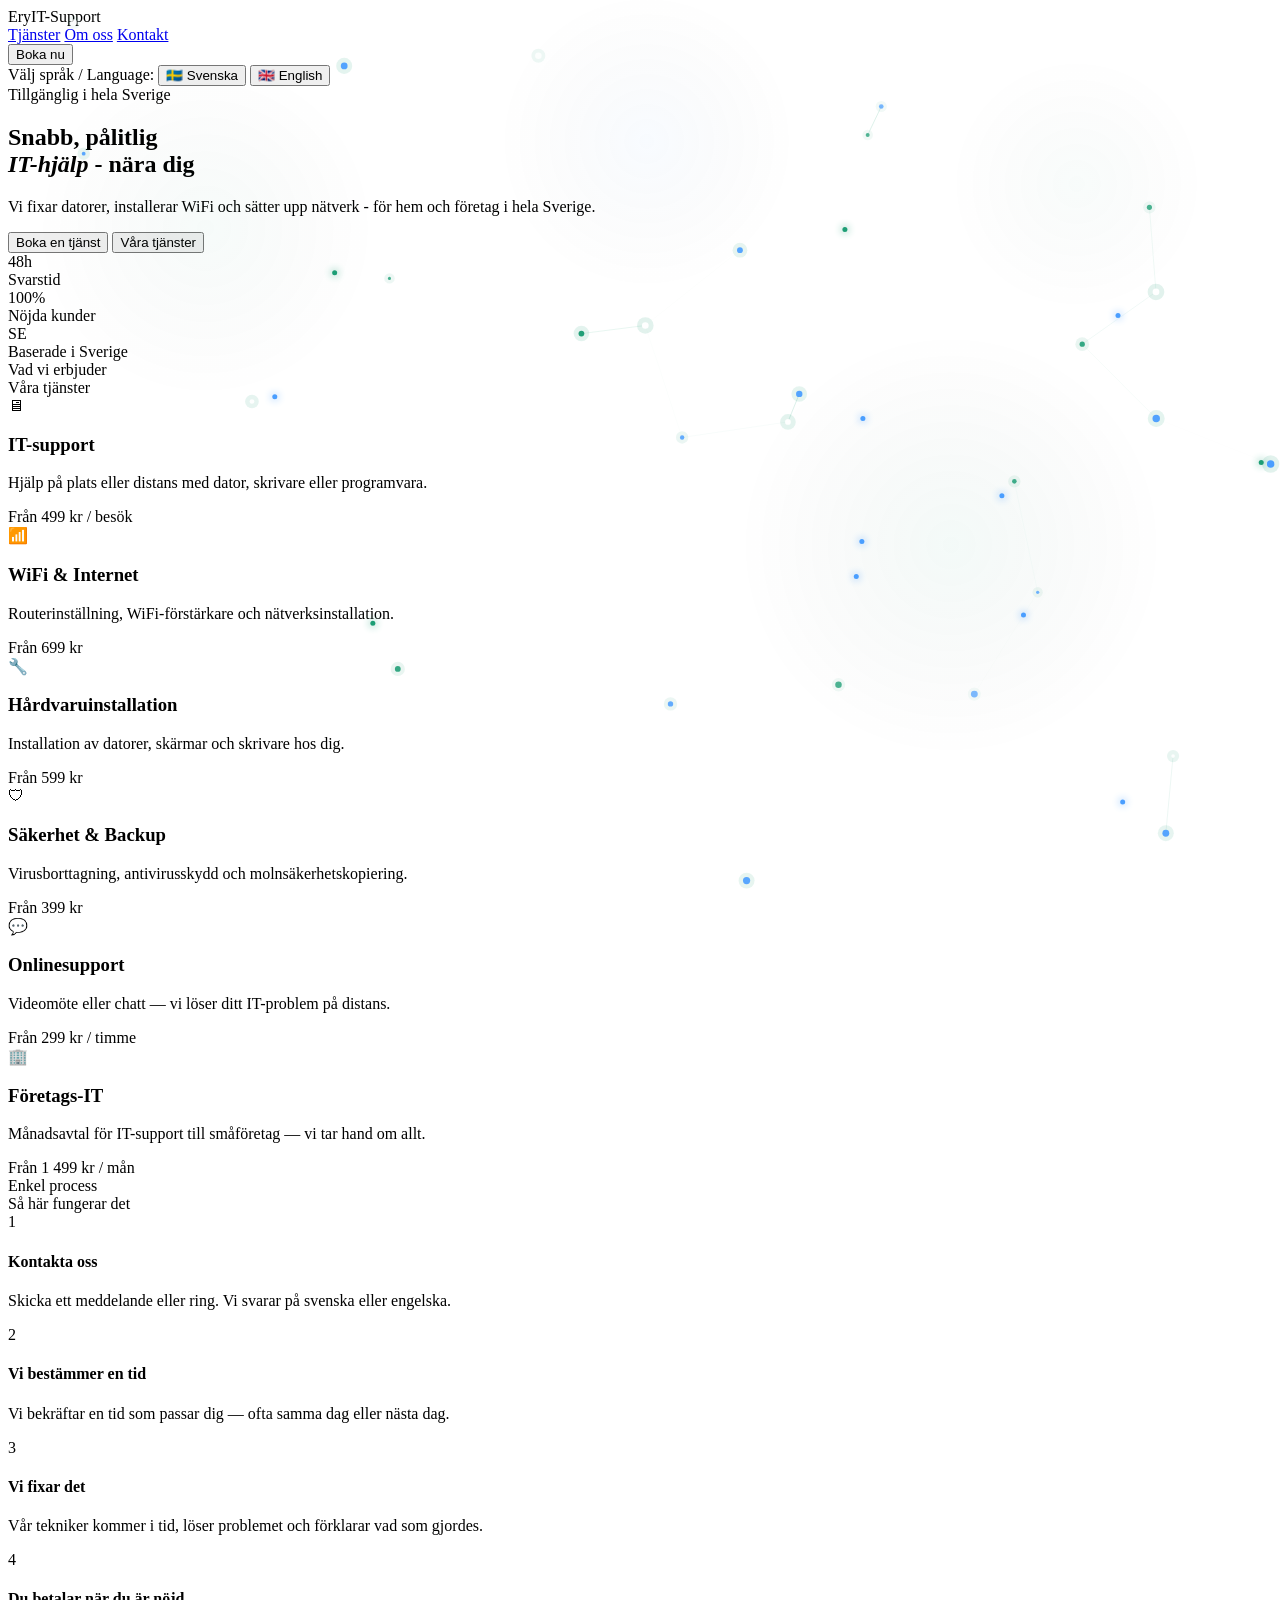
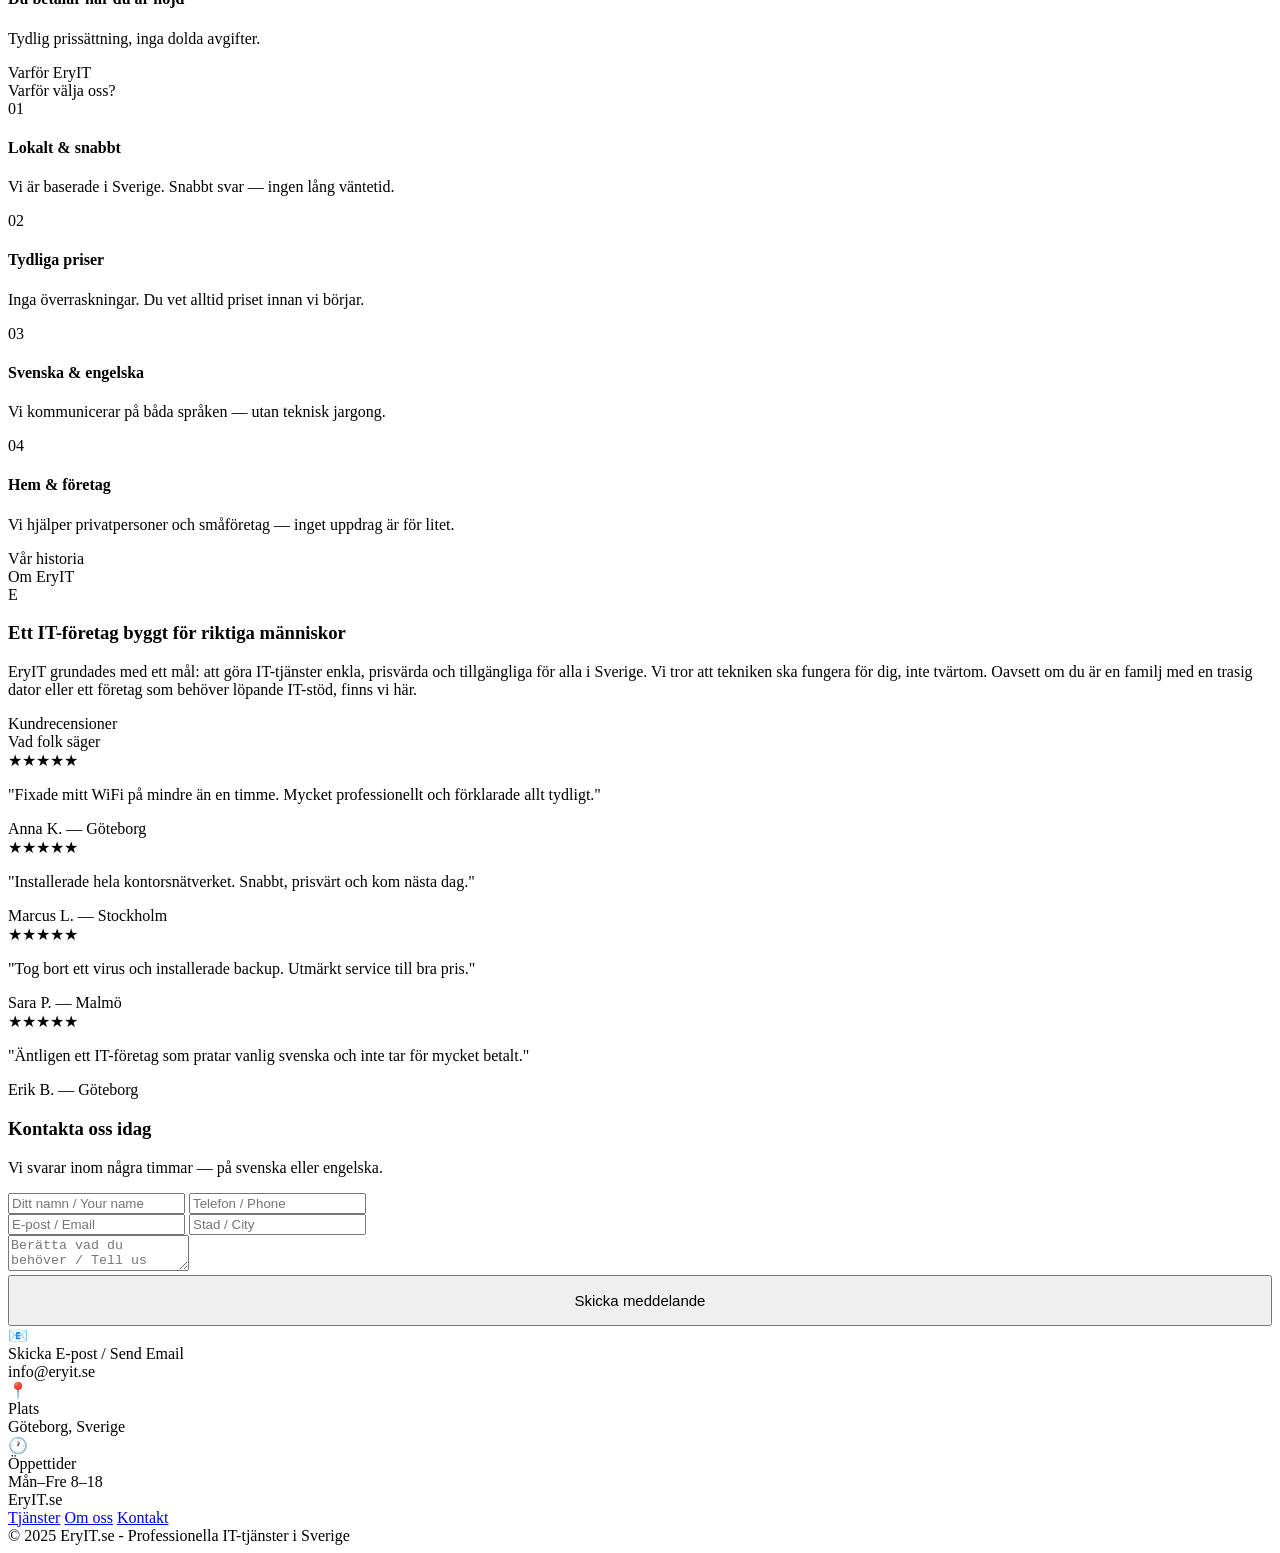
==== commit 400b68b8: "Fix urgent counter and add created by column" ====
--- a/public/index.html
+++ b/public/index.html
@@ -286,12 +286,62 @@
   </button>
 </form>
 
+
+
 <script>
 
-function generateTicket() {
-  var tickets = JSON.parse(localStorage.getItem('eryit_tickets') || '[]');
-  var num = tickets.length + 1;
-  return '#EryIT-' + String(num).padStart(6, '0');
+
+
+var SUPA_URL = 'https://ccpaibkxslcrrbywupuy.supabase.co/rest/v1/tickets';
+var SUPA_KEY = 'sb_publishable_y6urOlo0Tv9qGz6dOnC7lQ_OFwPVMYF';
+var SUPA_HEADERS = {
+  'apikey': SUPA_KEY,
+  'Authorization': 'Bearer ' + SUPA_KEY,
+  'Content-Type': 'application/json',
+  'Prefer': 'return=minimal'
+};
+
+
+async function generateTicket() {
+  try {
+    var response = await fetch(SUPA_URL + '?select=id', {
+      headers: {'apikey': SUPA_KEY, 'Authorization': 'Bearer ' + SUPA_KEY}
+    });
+    var data = await response.json();
+    var num = (Array.isArray(data) ? data.length : 0) + 1;
+    return '#EryIT-' + String(num).padStart(6, '0');
+  } catch(e) {
+    return '#EryIT-' + Date.now().toString().slice(-6);
+  }
+}
+
+
+async function saveTicketToAdmin(ticketNum, name, phone, email, city, message, lang) {
+  try {
+    var response = await fetch(SUPA_URL, {
+      method: 'POST',
+      headers: SUPA_HEADERS,
+      body: JSON.stringify({
+        ticket_num: ticketNum,
+        name: name,
+        phone: phone,
+        email: email,
+        city: city,
+        message: message,
+        priority: 'normal',
+        status: 'new',
+        assigned: '',
+        lang: lang,
+        source: 'website',
+        created_by: 'Website',
+        notes: '',
+        date: new Date().toLocaleDateString('sv-SE')
+      })
+    });
+    console.log('Supabase response:', response.status);
+  } catch(e) {
+    console.error('Supabase save error:', e);
+  }
 }
 
 
@@ -301,43 +351,21 @@
   return 'sv';
 }
 
-document.getElementById('contactForm').addEventListener('submit', function(e) {
+
+document.getElementById('contactForm').addEventListener('submit', async function(e) {
   e.preventDefault();
 
   var lang = getCurrentLang();
-  var ticket = generateTicket();
-  
-   function saveTicketToAdmin(ticketNum, name, phone, email, city, message, lang) {
-  var key = 'eryit_tickets';
-  var tickets = JSON.parse(localStorage.getItem(key) || '[]');
-  tickets.push({
-    id: Date.now().toString(),
-    ticketNum: ticketNum,
-    name: name,
-    phone: phone,
-    email: email,
-    city: city,
-    message: message,
-    priority: 'normal',
-    status: 'new',
-    assigned: '',
-    lang: lang,
-    date: new Date().toLocaleDateString('sv-SE'),
-    notes: '',
-    source: 'website'
-  });
-  localStorage.setItem(key, JSON.stringify(tickets));
-}
-
-
+  var ticket = await generateTicket();
   var name = document.getElementById('fieldName').value;
   var email = document.getElementById('fieldEmail').value;
-
-  
+  var phone = document.querySelector('[name="phone"]').value;
+  var city = document.querySelector('[name="city"]').value;
+  var message = document.querySelector('[name="message"]').value;
+
   document.getElementById('formTicket').value = ticket;
   document.getElementById('formLang').value = lang;
 
-  
   if (lang === 'sv') {
     document.getElementById('formSubject').value = 'Nytt ärende ' + ticket + ' — ' + name + ' | EryIT Support';
   } else {
@@ -356,26 +384,30 @@
   btn.disabled = true;
   btn.style.opacity = '0.6';
 
-  
   var width = 0;
   var interval = setInterval(function() {
     if (width < 90) { width += 12; progressBar.style.width = width + '%'; }
   }, 150);
 
-  var formData = new FormData(document.getElementById('contactForm'));
-
-  fetch('https://api.web3forms.com/submit', {
-    method: 'POST',
-    body: formData
-  })
-  .then(function(r) { return r.json(); })
-  .then(function(data) {
+  try {
+    
+    await saveTicketToAdmin(ticket, name, phone, email, city, message, lang);
+
+    
+    var formData = new FormData(document.getElementById('contactForm'));
+    var w3response = await fetch('https://api.web3forms.com/submit', {
+      method: 'POST',
+      body: formData
+    });
+    var data = await w3response.json();
+
     clearInterval(interval);
     progressBar.style.width = '100%';
+
     setTimeout(function() {
       progress.style.display = 'none';
+
       if (data.success) {
-        
         document.getElementById('ticketNumber').textContent = ticket;
 
         if (lang === 'sv') {
@@ -388,16 +420,6 @@
           document.getElementById('successSub').innerHTML = 'We will reply within 48 hours to <strong style="color:#4ECFA0">' + email + '</strong><br>Please save your ticket number for future reference.';
         }
 
-        saveTicketToAdmin(
-          ticket,
-          name,
-          document.querySelector('[name="phone"]').value,
-          email,
-          document.querySelector('[name="city"]').value,
-          document.querySelector('[name="message"]').value,
-          lang
-        );
-
         success.style.display = 'block';
         document.getElementById('contactForm').reset();
 
@@ -415,25 +437,19 @@
             'Ditt ärende har registrerats med följande nummer:\n' +
             ticket + '\n\n' +
             'Vi svarar inom 48 timmar.\n\n' +
-            'Om du har frågor kan du svara på detta mail eller kontakta oss på:\n' +
-            'info@eryit.se\n\n' +
-            'Med vänliga hälsningar,\n' +
-            'EryIT Support\n' +
-            'www.eryit.se'
+            'Kontakta oss på: info@eryit.se\n\n' +
+            'Med vänliga hälsningar,\nEryIT Support\nwww.eryit.se'
           );
         } else {
           confirmData.append('subject', 'EryIT Support — Ticket ' + ticket + ' confirmed');
           confirmData.append('message',
             'Hello ' + name + ',\n\n' +
             'Thank you for contacting EryIT Support!\n\n' +
-            'Your ticket has been registered with the following number:\n' +
+            'Your ticket number is:\n' +
             ticket + '\n\n' +
             'We will reply within 48 hours.\n\n' +
-            'If you have any questions you can reply to this email or contact us at:\n' +
-            'info@eryit.se\n\n' +
-            'Best regards,\n' +
-            'EryIT Support\n' +
-            'www.eryit.se'
+            'Contact us at: info@eryit.se\n\n' +
+            'Best regards,\nEryIT Support\nwww.eryit.se'
           );
         }
 
@@ -445,18 +461,40 @@
       } else {
         error.style.display = 'block';
       }
+
       btn.disabled = false;
       btn.style.opacity = '1';
     }, 400);
-  })
-  .catch(function() {
+
+  } catch(err) {
     clearInterval(interval);
     progress.style.display = 'none';
     error.style.display = 'block';
     btn.disabled = false;
     btn.style.opacity = '1';
-  });
+  }
 });
+
+function setLang(lang) {
+  var svItems = document.querySelectorAll('.sv-text');
+  var enItems = document.querySelectorAll('.en-text');
+  var btns = document.querySelectorAll('.lang-btn');
+  var i;
+  if (lang === 'sv') {
+    for (i = 0; i < svItems.length; i++) { svItems[i].style.display = 'inline'; }
+    for (i = 0; i < enItems.length; i++) { enItems[i].style.display = 'none'; }
+    btns[0].classList.add('active');
+    btns[1].classList.remove('active');
+    document.documentElement.lang = 'sv';
+  } else {
+    for (i = 0; i < svItems.length; i++) { svItems[i].style.display = 'none'; }
+    for (i = 0; i < enItems.length; i++) { enItems[i].style.display = 'inline'; }
+    btns[0].classList.remove('active');
+    btns[1].classList.add('active');
+    document.documentElement.lang = 'en';
+  }
+}
+setLang('sv');
 </script>
    
    
@@ -494,7 +532,7 @@
       <a href="#kontakt">Kontakt</a>
     </div>
   </div>
-  <div class="footer-copy">© 2025 EryIT.se — <span class="sv-text">Professionella IT-tjänster i Sverige</span><span class="en-text" style="display:none">Professional IT services in Sweden</span></div>
+  <div class="footer-copy">© 2025 EryIT.se - <span class="sv-text">Professionella IT-tjänster i Sverige</span><span class="en-text" style="display:none">Professional IT services in Sweden</span></div>
 </footer>
 
 <script>
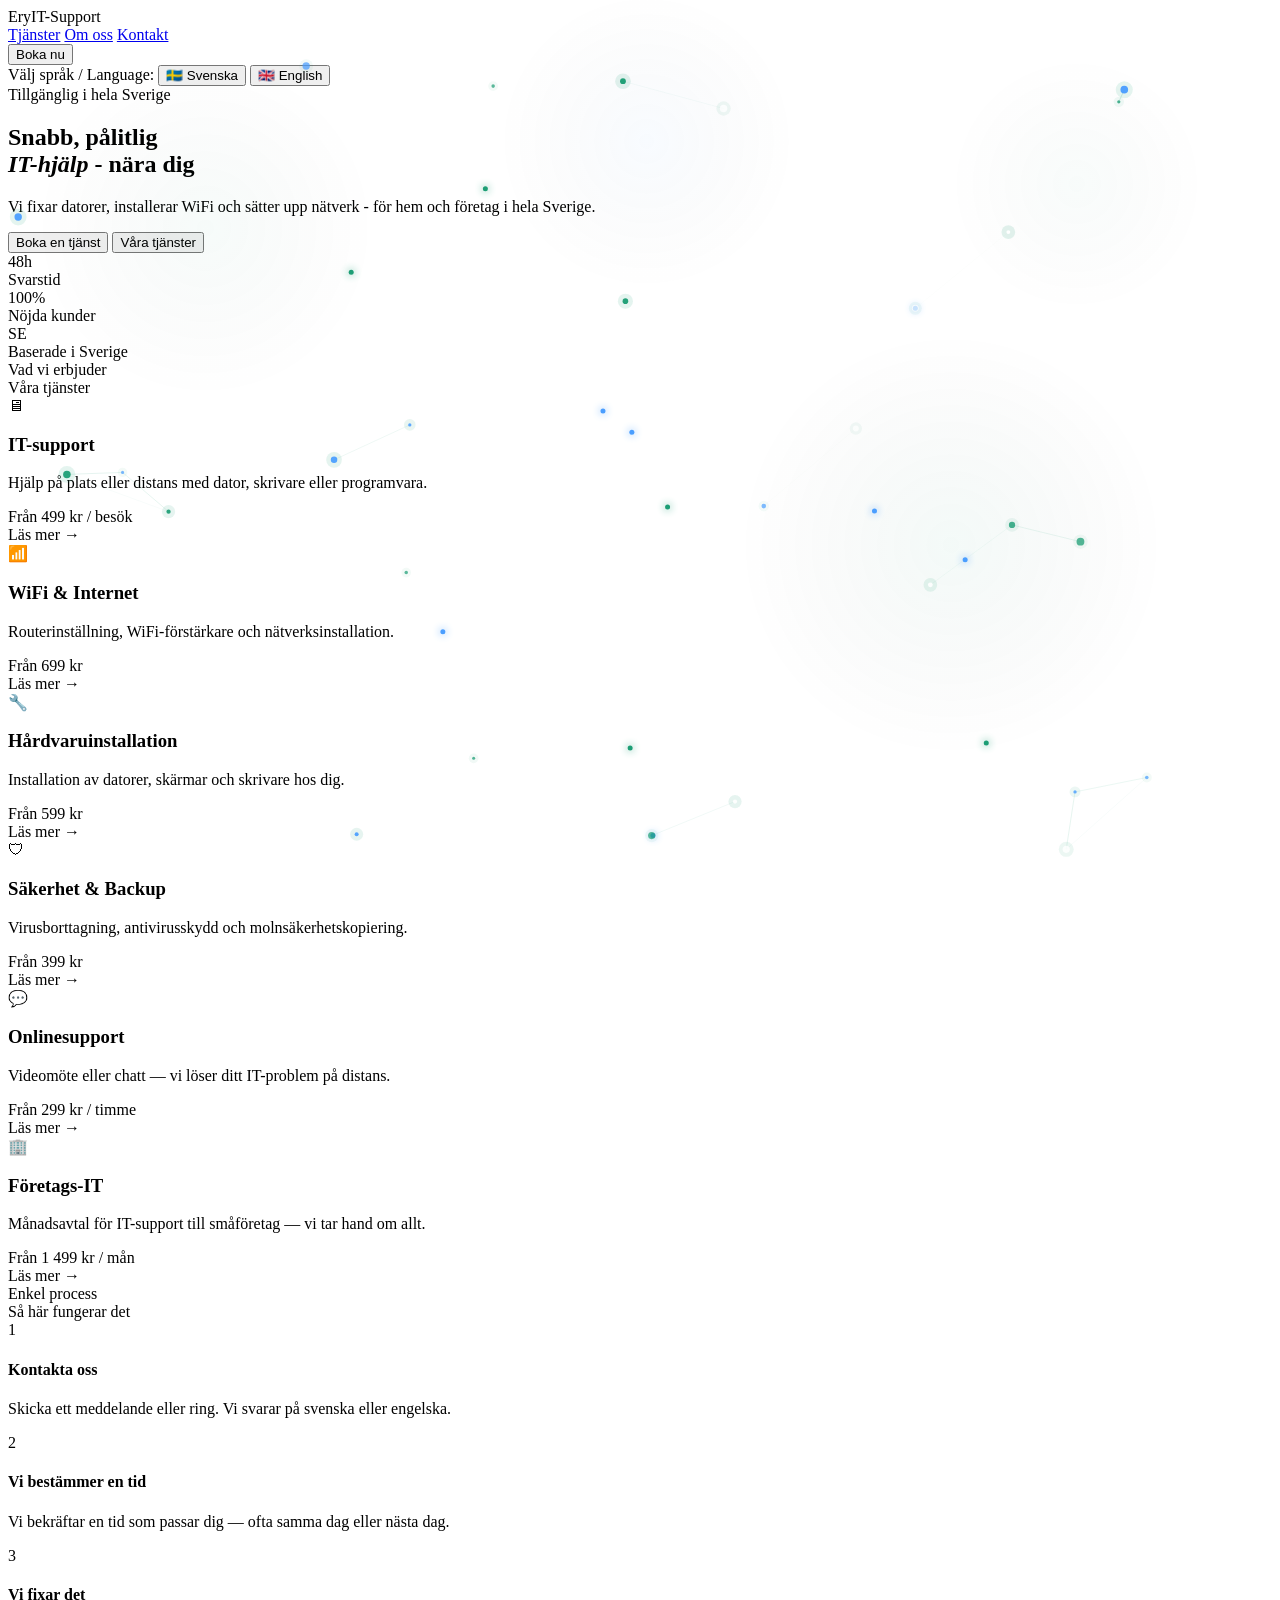
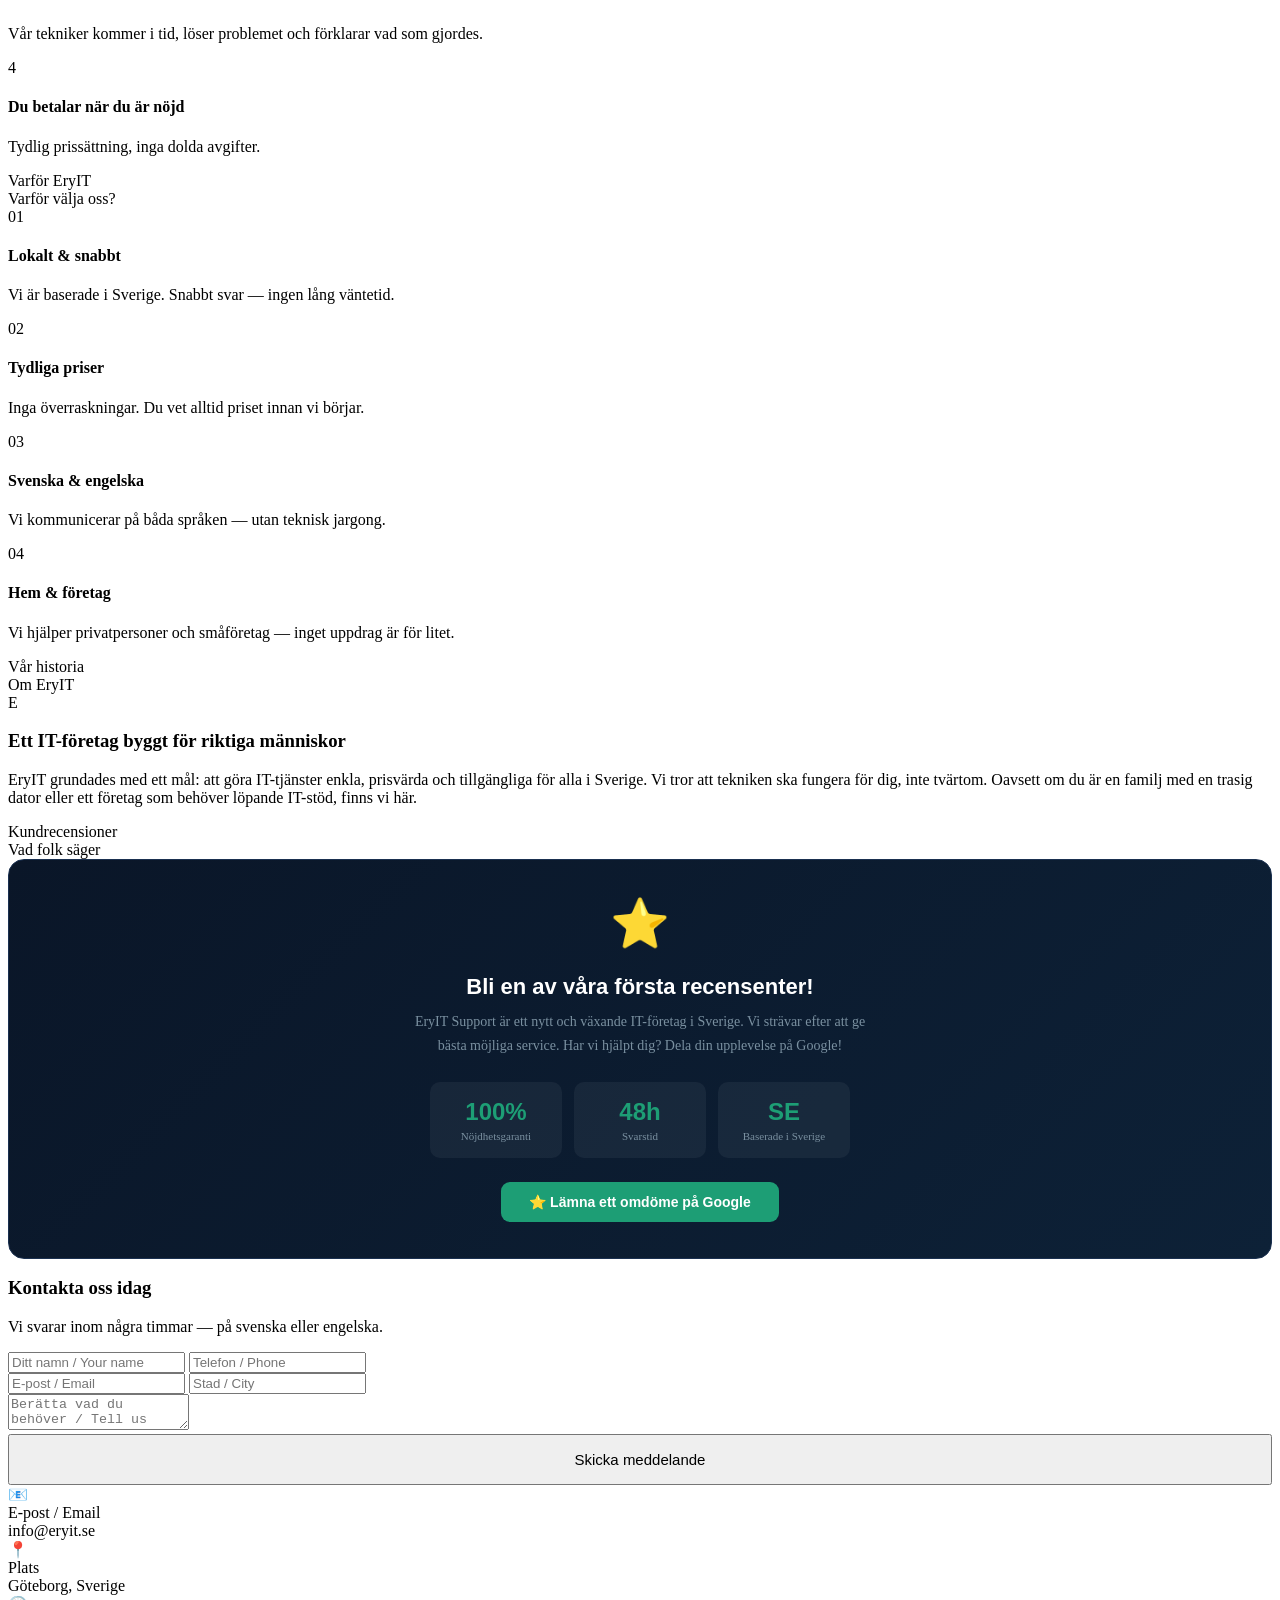
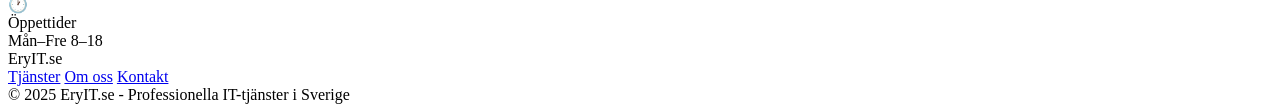
==== commit 6eeb66fc: "Add hashed passwords for security" ====
--- a/public/index.html
+++ b/public/index.html
@@ -10,9 +10,6 @@
 </head>
 <body>
 
-
-
-
 <nav>
   <div class="logo">
     <img src="/images/logo.png" alt="EryIT Logo" onerror="this.style.display='none'">
@@ -33,8 +30,6 @@
   <button class="lang-btn active" onclick="setLang('sv')">🇸🇪 Svenska</button>
   <button class="lang-btn" onclick="setLang('en')">🇬🇧 English</button>
 </div>
-
-
 
 <section class="hero">
   <div class="hero-grid-bg"></div>
@@ -80,48 +75,81 @@
   </div>
 </section>
 
+
 <section class="sec" id="tjanster">
   <div class="sec-label"><span class="sv-text">Vad vi erbjuder</span><span class="en-text" style="display:none">What we offer</span></div>
   <div class="sec-title"><span class="sv-text">Våra tjänster</span><span class="en-text" style="display:none">Our services</span></div>
   <div class="svc-grid">
-    <div class="svc-card">
+    <div class="svc-card" onclick="openService('it-support')">
       <div class="svc-ico ic-g">🖥</div>
       <h3><span class="sv-text">IT-support</span><span class="en-text" style="display:none">IT Support</span></h3>
       <p><span class="sv-text">Hjälp på plats eller distans med dator, skrivare eller programvara.</span><span class="en-text" style="display:none">On-site or remote help with your computer, printer or software.</span></p>
-      <div class="svc-price">Från 499 kr / besök</div>
-    </div>
-    <div class="svc-card">
+      <div class="svc-price"><span class="sv-text">Från 499 kr / besök</span><span class="en-text" style="display:none">From 499 kr / visit</span></div>
+      <div class="svc-more"><span class="sv-text">Läs mer →</span><span class="en-text" style="display:none">Read more →</span></div>
+    </div>
+    <div class="svc-card" onclick="openService('wifi')">
       <div class="svc-ico ic-b">📶</div>
       <h3>WiFi & Internet</h3>
       <p><span class="sv-text">Routerinställning, WiFi-förstärkare och nätverksinstallation.</span><span class="en-text" style="display:none">Router setup, WiFi boosters and network installation.</span></p>
-      <div class="svc-price">Från 699 kr</div>
-    </div>
-    <div class="svc-card">
+      <div class="svc-price"><span class="sv-text">Från 699 kr</span><span class="en-text" style="display:none">From 699 kr</span></div>
+      <div class="svc-more"><span class="sv-text">Läs mer →</span><span class="en-text" style="display:none">Read more →</span></div>
+    </div>
+    <div class="svc-card" onclick="openService('hardware')">
       <div class="svc-ico ic-a">🔧</div>
       <h3><span class="sv-text">Hårdvaruinstallation</span><span class="en-text" style="display:none">Hardware Installation</span></h3>
       <p><span class="sv-text">Installation av datorer, skärmar och skrivare hos dig.</span><span class="en-text" style="display:none">Installation of computers, screens and printers at your location.</span></p>
-      <div class="svc-price">Från 599 kr</div>
-    </div>
-    <div class="svc-card">
+      <div class="svc-price"><span class="sv-text">Från 599 kr</span><span class="en-text" style="display:none">From 599 kr</span></div>
+      <div class="svc-more"><span class="sv-text">Läs mer →</span><span class="en-text" style="display:none">Read more →</span></div>
+    </div>
+    <div class="svc-card" onclick="openService('security')">
       <div class="svc-ico ic-p">🛡</div>
       <h3><span class="sv-text">Säkerhet & Backup</span><span class="en-text" style="display:none">Security & Backup</span></h3>
       <p><span class="sv-text">Virusborttagning, antivirusskydd och molnsäkerhetskopiering.</span><span class="en-text" style="display:none">Virus removal, antivirus protection and cloud backup.</span></p>
-      <div class="svc-price">Från 399 kr</div>
-    </div>
-    <div class="svc-card">
+      <div class="svc-price"><span class="sv-text">Från 399 kr</span><span class="en-text" style="display:none">From 399 kr</span></div>
+      <div class="svc-more"><span class="sv-text">Läs mer →</span><span class="en-text" style="display:none">Read more →</span></div>
+    </div>
+    <div class="svc-card" onclick="openService('remote')">
       <div class="svc-ico ic-t">💬</div>
       <h3><span class="sv-text">Onlinesupport</span><span class="en-text" style="display:none">Remote Support</span></h3>
       <p><span class="sv-text">Videomöte eller chatt — vi löser ditt IT-problem på distans.</span><span class="en-text" style="display:none">Video call or chat — we solve your IT problem remotely.</span></p>
-      <div class="svc-price">Från 299 kr / timme</div>
-    </div>
-    <div class="svc-card">
+      <div class="svc-price"><span class="sv-text">Från 299 kr / timme</span><span class="en-text" style="display:none">From 299 kr / hour</span></div>
+      <div class="svc-more"><span class="sv-text">Läs mer →</span><span class="en-text" style="display:none">Read more →</span></div>
+    </div>
+    <div class="svc-card" onclick="openService('business')">
       <div class="svc-ico ic-r">🏢</div>
       <h3><span class="sv-text">Företags-IT</span><span class="en-text" style="display:none">Business IT</span></h3>
       <p><span class="sv-text">Månadsavtal för IT-support till småföretag — vi tar hand om allt.</span><span class="en-text" style="display:none">Monthly IT support for small businesses — we handle everything.</span></p>
-      <div class="svc-price">Från 1 499 kr / mån</div>
+      <div class="svc-price"><span class="sv-text">Från 1 499 kr / mån</span><span class="en-text" style="display:none">From 1 499 kr / month</span></div>
+      <div class="svc-more"><span class="sv-text">Läs mer →</span><span class="en-text" style="display:none">Read more →</span></div>
     </div>
   </div>
 </section>
+
+
+<div id="serviceModal" style="display:none;position:fixed;top:0;left:0;width:100%;height:100%;background:rgba(0,0,0,0.8);z-index:500;align-items:center;justify-content:center;padding:20px;">
+  <div style="background:#0d2137;border:1px solid #1a3050;border-radius:16px;width:100%;max-width:600px;max-height:90vh;overflow-y:auto;">
+    <div style="display:flex;align-items:center;justify-content:space-between;padding:20px 24px;border-bottom:1px solid #1a3050;">
+      <div style="display:flex;align-items:center;gap:12px;">
+        <div id="svcModalIcon" style="width:44px;height:44px;border-radius:10px;display:flex;align-items:center;justify-content:center;font-size:22px;"></div>
+        <div>
+          <div id="svcModalTitle" style="font-family:Arial,sans-serif;font-size:20px;font-weight:900;color:#fff;"></div>
+          <div id="svcModalPrice" style="font-size:13px;color:#1D9E75;font-weight:bold;margin-top:2px;"></div>
+        </div>
+      </div>
+      <button onclick="closeService()" style="background:transparent;border:none;color:#7a90a0;font-size:24px;cursor:pointer;">✕</button>
+    </div>
+    <div style="padding:24px;">
+      <div id="svcModalDesc" style="font-size:14px;color:#a0b4c8;line-height:1.8;margin-bottom:20px;"></div>
+      <div id="svcModalIncludes" style="margin-bottom:20px;"></div>
+      <div id="svcModalSuitable" style="background:rgba(29,158,117,0.08);border:1px solid rgba(29,158,117,0.2);border-radius:10px;padding:16px;margin-bottom:20px;"></div>
+      <div id="svcModalPricing" style="background:rgba(255,255,255,0.04);border-radius:10px;padding:16px;margin-bottom:20px;"></div>
+      <button onclick="closeService();document.getElementById('kontakt').scrollIntoView({behavior:'smooth'});" style="width:100%;padding:14px;background:#1D9E75;color:#fff;border:none;border-radius:9px;font-size:15px;font-weight:bold;font-family:Arial,sans-serif;cursor:pointer;">
+        <span class="sv-text">Boka denna tjänst</span><span class="en-text" style="display:none">Book this service</span>
+      </button>
+    </div>
+  </div>
+</div>
+
 
 <section class="sec">
   <div class="sec-label"><span class="sv-text">Enkel process</span><span class="en-text" style="display:none">Simple process</span></div>
@@ -158,6 +186,7 @@
   </div>
 </section>
 
+
 <section class="sec">
   <div class="sec-label"><span class="sv-text">Varför EryIT</span><span class="en-text" style="display:none">Why EryIT</span></div>
   <div class="sec-title"><span class="sv-text">Varför välja oss?</span><span class="en-text" style="display:none">Why choose us?</span></div>
@@ -185,6 +214,7 @@
   </div>
 </section>
 
+
 <section class="sec" id="om-oss">
   <div class="sec-label"><span class="sv-text">Vår historia</span><span class="en-text" style="display:none">Our story</span></div>
   <div class="sec-title"><span class="sv-text">Om EryIT</span><span class="en-text" style="display:none">About EryIT</span></div>
@@ -197,96 +227,128 @@
   </div>
 </section>
 
+
 <section class="sec">
   <div class="sec-label"><span class="sv-text">Kundrecensioner</span><span class="en-text" style="display:none">Customer reviews</span></div>
   <div class="sec-title"><span class="sv-text">Vad folk säger</span><span class="en-text" style="display:none">What people say</span></div>
-  <div class="reviews">
-    <div class="review">
-      <div class="stars">★★★★★</div>
-      <p><span class="sv-text">"Fixade mitt WiFi på mindre än en timme. Mycket professionellt och förklarade allt tydligt."</span><span class="en-text" style="display:none">"Fixed my WiFi in less than an hour. Very professional and explained everything clearly."</span></p>
-      <div class="reviewer">Anna K. <span>— Göteborg</span></div>
-    </div>
-    <div class="review">
-      <div class="stars">★★★★★</div>
-      <p><span class="sv-text">"Installerade hela kontorsnätverket. Snabbt, prisvärt och kom nästa dag."</span><span class="en-text" style="display:none">"Set up our whole office network. Fast, affordable and came the next day."</span></p>
-      <div class="reviewer">Marcus L. <span>— Stockholm</span></div>
-    </div>
-    <div class="review">
-      <div class="stars">★★★★★</div>
-      <p><span class="sv-text">"Tog bort ett virus och installerade backup. Utmärkt service till bra pris."</span><span class="en-text" style="display:none">"Removed a virus and set up backup. Excellent service at a fair price."</span></p>
-      <div class="reviewer">Sara P. <span>— Malmö</span></div>
-    </div>
-    <div class="review">
-      <div class="stars">★★★★★</div>
-      <p><span class="sv-text">"Äntligen ett IT-företag som pratar vanlig svenska och inte tar för mycket betalt."</span><span class="en-text" style="display:none">"Finally an IT company that speaks plain language and does not overcharge."</span></p>
-      <div class="reviewer">Erik B. <span>— Göteborg</span></div>
-    </div>
+  <div style="background:linear-gradient(135deg,#0a1628,#0d2137);border:1px solid #1a3050;border-radius:16px;padding:36px 32px;text-align:center;">
+    <div style="font-size:48px;margin-bottom:16px;">⭐</div>
+    <h3 style="font-family:Arial,sans-serif;font-size:22px;font-weight:900;color:#fff;margin-bottom:10px;">
+      <span class="sv-text">Bli en av våra första recensenter!</span>
+      <span class="en-text" style="display:none">Be one of our first reviewers!</span>
+    </h3>
+    <p style="font-size:14px;color:#7a90a0;max-width:460px;margin:0 auto 24px;line-height:1.7;">
+      <span class="sv-text">EryIT Support är ett nytt och växande IT-företag i Sverige. Vi strävar efter att ge bästa möjliga service. Har vi hjälpt dig? Dela din upplevelse på Google!</span>
+      <span class="en-text" style="display:none">EryIT Support is a new and growing IT company in Sweden. We strive to give the best possible service. Have we helped you? Share your experience on Google!</span>
+    </p>
+    <div style="display:grid;grid-template-columns:repeat(3,1fr);gap:12px;max-width:420px;margin:0 auto 24px;">
+      <div style="background:rgba(255,255,255,0.05);border-radius:10px;padding:16px 10px;text-align:center;">
+        <div style="font-size:24px;font-weight:900;color:#1D9E75;font-family:Arial,sans-serif;">100%</div>
+        <div style="font-size:11px;color:#7a90a0;margin-top:4px;"><span class="sv-text">Nöjdhetsgaranti</span><span class="en-text" style="display:none">Satisfaction guarantee</span></div>
+      </div>
+      <div style="background:rgba(255,255,255,0.05);border-radius:10px;padding:16px 10px;text-align:center;">
+        <div style="font-size:24px;font-weight:900;color:#1D9E75;font-family:Arial,sans-serif;">48h</div>
+        <div style="font-size:11px;color:#7a90a0;margin-top:4px;"><span class="sv-text">Svarstid</span><span class="en-text" style="display:none">Response time</span></div>
+      </div>
+      <div style="background:rgba(255,255,255,0.05);border-radius:10px;padding:16px 10px;text-align:center;">
+        <div style="font-size:24px;font-weight:900;color:#1D9E75;font-family:Arial,sans-serif;">SE</div>
+        <div style="font-size:11px;color:#7a90a0;margin-top:4px;"><span class="sv-text">Baserade i Sverige</span><span class="en-text" style="display:none">Based in Sweden</span></div>
+      </div>
+    </div>
+    <a href="https://g.page/r/review" target="_blank" style="display:inline-block;padding:12px 28px;background:#1D9E75;color:#fff;border-radius:9px;font-size:14px;font-weight:bold;font-family:Arial,sans-serif;text-decoration:none;">
+      <span class="sv-text">⭐ Lämna ett omdöme på Google</span>
+      <span class="en-text" style="display:none">⭐ Leave a Google review</span>
+    </a>
   </div>
 </section>
+
 
 <section class="sec" id="kontakt">
   <div class="contact-wrap">
     <h3><span class="sv-text">Kontakta oss idag</span><span class="en-text" style="display:none">Contact us today</span></h3>
     <p><span class="sv-text">Vi svarar inom några timmar — på svenska eller engelska.</span><span class="en-text" style="display:none">We reply within a few hours — in Swedish or English.</span></p>
-   
-   
-
-  <form id="contactForm" action="https://api.web3forms.com/submit" method="POST">
-  <input type="hidden" name="access_key" value="95b2035d-2b3d-4a3e-9de4-f92607ab8d2d">
-  <input type="hidden" name="from_name" value="EryIT Support Website">
-  <input type="hidden" id="formSubject" name="subject" value="">
-  <input type="hidden" id="formTicket" name="ticket_number" value="">
-  <input type="hidden" id="formLang" name="language" value="sv">
-
-  <div class="form-row">
-    <input type="text" name="name" id="fieldName" placeholder="Ditt namn / Your name" required />
-    <input type="text" name="phone" placeholder="Telefon / Phone" required />
-  </div>
-  <div class="form-row">
-    <input type="email" name="email" id="fieldEmail" placeholder="E-post / Email" required />
-    <input type="text" name="city" placeholder="Stad / City" />
-  </div>
-  <div class="form-full">
-    <textarea name="message" placeholder="Berätta vad du behöver / Tell us what you need..." required></textarea>
-  </div>
-
-  
-  <div id="formProgress" style="display:none;margin-bottom:12px;">
-    <div style="background:rgba(255,255,255,0.1);border-radius:20px;height:6px;overflow:hidden;">
-      <div id="progressBar" style="height:100%;width:0%;background:#1D9E75;border-radius:20px;transition:width 0.3s;"></div>
-    </div>
-    <div style="font-size:12px;color:#4ECFA0;margin-top:6px;text-align:center;">
-      <span class="sv-text">Skickar ditt ärende...</span>
-      <span class="en-text" style="display:none">Submitting your ticket...</span>
-    </div>
-  </div>
-
-  
-  <div id="formSuccess" style="display:none;background:rgba(29,158,117,0.15);border:1px solid rgba(29,158,117,0.3);border-radius:10px;padding:20px;text-align:center;margin-bottom:12px;">
-    <div style="font-size:28px;margin-bottom:10px;">✅</div>
-    <div id="successMsg" style="color:#4ECFA0;font-weight:bold;font-size:15px;margin-bottom:8px;"></div>
-    <div id="ticketDisplay" style="background:rgba(29,158,117,0.2);border-radius:8px;padding:10px 16px;display:inline-block;margin-top:4px;">
-      <div style="font-size:11px;color:#4ECFA0;margin-bottom:4px;" id="ticketLabel"></div>
-      <div id="ticketNumber" style="font-family:monospace;font-size:22px;font-weight:900;color:#fff;letter-spacing:2px;"></div>
-    </div>
-    <div id="successSub" style="font-size:13px;color:#7a90a0;margin-top:12px;line-height:1.6;"></div>
-  </div>
-
-  
-  <div id="formError" style="display:none;background:rgba(255,80,80,0.1);border:1px solid rgba(255,80,80,0.3);border-radius:10px;padding:16px;text-align:center;margin-bottom:12px;">
-    <div style="color:#ff6b6b;font-size:14px;">
-      <span class="sv-text">Något gick fel. Försök igen eller maila oss på info@eryit.se</span>
-      <span class="en-text" style="display:none">Something went wrong. Please try again or email us at info@eryit.se</span>
-    </div>
-  </div>
-
-  <button type="submit" id="submitBtn" class="btn-g" style="width:100%;padding:15px;font-size:15px;">
-    <span class="sv-text">Skicka meddelande</span>
-    <span class="en-text" style="display:none">Send message</span>
-  </button>
-</form>
-
-
+
+    <form id="contactForm" action="https://api.web3forms.com/submit" method="POST">
+      <input type="hidden" name="access_key" value="95b2035d-2b3d-4a3e-9de4-f92607ab8d2d">
+      <input type="hidden" name="from_name" value="EryIT Support Website">
+      <input type="hidden" id="formSubject" name="subject" value="">
+      <input type="hidden" id="formTicket" name="ticket_number" value="">
+      <input type="hidden" id="formLang" name="language" value="sv">
+      <div class="form-row">
+        <input type="text" name="name" id="fieldName" placeholder="Ditt namn / Your name" required />
+        <input type="text" name="phone" placeholder="Telefon / Phone" required />
+      </div>
+      <div class="form-row">
+        <input type="email" name="email" id="fieldEmail" placeholder="E-post / Email" required />
+        <input type="text" name="city" placeholder="Stad / City" />
+      </div>
+      <div class="form-full">
+        <textarea name="message" placeholder="Berätta vad du behöver / Tell us what you need..." required></textarea>
+      </div>
+      <div id="formProgress" style="display:none;margin-bottom:12px;">
+        <div style="background:rgba(255,255,255,0.1);border-radius:20px;height:6px;overflow:hidden;">
+          <div id="progressBar" style="height:100%;width:0%;background:#1D9E75;border-radius:20px;transition:width 0.3s;"></div>
+        </div>
+        <div style="font-size:12px;color:#4ECFA0;margin-top:6px;text-align:center;">
+          <span class="sv-text">Skickar ditt ärende...</span>
+          <span class="en-text" style="display:none">Submitting your ticket...</span>
+        </div>
+      </div>
+      <div id="formSuccess" style="display:none;background:rgba(29,158,117,0.15);border:1px solid rgba(29,158,117,0.3);border-radius:10px;padding:20px;text-align:center;margin-bottom:12px;">
+        <div style="font-size:28px;margin-bottom:10px;">✅</div>
+        <div id="successMsg" style="color:#4ECFA0;font-weight:bold;font-size:15px;margin-bottom:8px;"></div>
+        <div id="ticketDisplay" style="background:rgba(29,158,117,0.2);border-radius:8px;padding:10px 16px;display:inline-block;margin-top:4px;">
+          <div style="font-size:11px;color:#4ECFA0;margin-bottom:4px;" id="ticketLabel"></div>
+          <div id="ticketNumber" style="font-family:monospace;font-size:22px;font-weight:900;color:#fff;letter-spacing:2px;"></div>
+        </div>
+        <div id="successSub" style="font-size:13px;color:#7a90a0;margin-top:12px;line-height:1.6;"></div>
+      </div>
+      <div id="formError" style="display:none;background:rgba(255,80,80,0.1);border:1px solid rgba(255,80,80,0.3);border-radius:10px;padding:16px;text-align:center;margin-bottom:12px;">
+        <div style="color:#ff6b6b;font-size:14px;">
+          <span class="sv-text">Något gick fel. Försök igen eller maila oss på info@eryit.se</span>
+          <span class="en-text" style="display:none">Something went wrong. Please try again or email us at info@eryit.se</span>
+        </div>
+      </div>
+      <button type="submit" id="submitBtn" class="btn-g" style="width:100%;padding:15px;font-size:15px;">
+        <span class="sv-text">Skicka meddelande</span>
+        <span class="en-text" style="display:none">Send message</span>
+      </button>
+    </form>
+
+    <div class="contact-info">
+      <div class="cinfo">
+        <div class="cinfo-ico">📧</div>
+        <div class="cinfo-lbl">E-post / Email</div>
+        <div class="cinfo-val">info@eryit.se</div>
+      </div>
+      <div class="cinfo">
+        <div class="cinfo-ico">📍</div>
+        <div class="cinfo-lbl"><span class="sv-text">Plats</span><span class="en-text" style="display:none">Location</span></div>
+        <div class="cinfo-val">Göteborg, Sverige</div>
+      </div>
+      <div class="cinfo">
+        <div class="cinfo-ico">🕐</div>
+        <div class="cinfo-lbl"><span class="sv-text">Öppettider</span><span class="en-text" style="display:none">Hours</span></div>
+        <div class="cinfo-val">Mån–Fre 8–18</div>
+      </div>
+    </div>
+  </div>
+</section>
+
+<footer>
+  <div class="footer-top">
+    <div class="footer-logo">
+      <img src="/images/logo.png" alt="EryIT Logo" onerror="this.style.display='none'">
+      <div class="footer-logo-text">Ery<span>IT</span>.se</div>
+    </div>
+    <div class="footer-links">
+      <a href="#tjanster"><span class="sv-text">Tjänster</span><span class="en-text" style="display:none">Services</span></a>
+      <a href="#om-oss"><span class="sv-text">Om oss</span><span class="en-text" style="display:none">About</span></a>
+      <a href="#kontakt">Kontakt</a>
+    </div>
+  </div>
+  <div class="footer-copy">© 2025 EryIT.se - <span class="sv-text">Professionella IT-tjänster i Sverige</span><span class="en-text" style="display:none">Professional IT services in Sweden</span></div>
+</footer>
 
 <script>
 
@@ -300,7 +362,6 @@
   'Content-Type': 'application/json',
   'Prefer': 'return=minimal'
 };
-
 
 async function generateTicket() {
   try {
@@ -315,10 +376,9 @@
   }
 }
 
-
 async function saveTicketToAdmin(ticketNum, name, phone, email, city, message, lang) {
   try {
-    var response = await fetch(SUPA_URL, {
+    await fetch(SUPA_URL, {
       method: 'POST',
       headers: SUPA_HEADERS,
       body: JSON.stringify({
@@ -338,12 +398,10 @@
         date: new Date().toLocaleDateString('sv-SE')
       })
     });
-    console.log('Supabase response:', response.status);
   } catch(e) {
     console.error('Supabase save error:', e);
   }
 }
-
 
 function getCurrentLang() {
   var btn = document.querySelector('.lang-btn.active');
@@ -351,10 +409,8 @@
   return 'sv';
 }
 
-
 document.getElementById('contactForm').addEventListener('submit', async function(e) {
   e.preventDefault();
-
   var lang = getCurrentLang();
   var ticket = await generateTicket();
   var name = document.getElementById('fieldName').value;
@@ -390,26 +446,16 @@
   }, 150);
 
   try {
-    
     await saveTicketToAdmin(ticket, name, phone, email, city, message, lang);
-
-    
     var formData = new FormData(document.getElementById('contactForm'));
-    var w3response = await fetch('https://api.web3forms.com/submit', {
-      method: 'POST',
-      body: formData
-    });
+    var w3response = await fetch('https://api.web3forms.com/submit', {method:'POST', body:formData});
     var data = await w3response.json();
-
     clearInterval(interval);
     progressBar.style.width = '100%';
-
     setTimeout(function() {
       progress.style.display = 'none';
-
       if (data.success) {
         document.getElementById('ticketNumber').textContent = ticket;
-
         if (lang === 'sv') {
           document.getElementById('successMsg').textContent = 'Tack ' + name + '! Ditt ärende har skapats.';
           document.getElementById('ticketLabel').textContent = 'Ditt ärendenummer';
@@ -419,53 +465,26 @@
           document.getElementById('ticketLabel').textContent = 'Your ticket number';
           document.getElementById('successSub').innerHTML = 'We will reply within 48 hours to <strong style="color:#4ECFA0">' + email + '</strong><br>Please save your ticket number for future reference.';
         }
-
         success.style.display = 'block';
         document.getElementById('contactForm').reset();
-
-        
         var confirmData = new FormData();
         confirmData.append('access_key', '95b2035d-2b3d-4a3e-9de4-f92607ab8d2d');
         confirmData.append('from_name', 'EryIT Support');
         confirmData.append('email', email);
-
         if (lang === 'sv') {
           confirmData.append('subject', 'EryIT Support — Ärende ' + ticket + ' bekräftat');
-          confirmData.append('message',
-            'Hej ' + name + ',\n\n' +
-            'Tack för att du kontaktade EryIT Support!\n\n' +
-            'Ditt ärende har registrerats med följande nummer:\n' +
-            ticket + '\n\n' +
-            'Vi svarar inom 48 timmar.\n\n' +
-            'Kontakta oss på: info@eryit.se\n\n' +
-            'Med vänliga hälsningar,\nEryIT Support\nwww.eryit.se'
-          );
+          confirmData.append('message', 'Hej ' + name + ',\n\nTack för att du kontaktade EryIT Support!\n\nDitt ärende: ' + ticket + '\n\nVi svarar inom 48 timmar.\n\ninfo@eryit.se\n\nMed vänliga hälsningar,\nEryIT Support\nwww.eryit.se');
         } else {
           confirmData.append('subject', 'EryIT Support — Ticket ' + ticket + ' confirmed');
-          confirmData.append('message',
-            'Hello ' + name + ',\n\n' +
-            'Thank you for contacting EryIT Support!\n\n' +
-            'Your ticket number is:\n' +
-            ticket + '\n\n' +
-            'We will reply within 48 hours.\n\n' +
-            'Contact us at: info@eryit.se\n\n' +
-            'Best regards,\nEryIT Support\nwww.eryit.se'
-          );
+          confirmData.append('message', 'Hello ' + name + ',\n\nThank you for contacting EryIT Support!\n\nYour ticket: ' + ticket + '\n\nWe will reply within 48 hours.\n\ninfo@eryit.se\n\nBest regards,\nEryIT Support\nwww.eryit.se');
         }
-
-        fetch('https://api.web3forms.com/submit', {
-          method: 'POST',
-          body: confirmData
-        });
-
+        fetch('https://api.web3forms.com/submit', {method:'POST', body:confirmData});
       } else {
         error.style.display = 'block';
       }
-
       btn.disabled = false;
       btn.style.opacity = '1';
     }, 400);
-
   } catch(err) {
     clearInterval(interval);
     progress.style.display = 'none';
@@ -474,6 +493,163 @@
     btn.style.opacity = '1';
   }
 });
+
+
+
+
+var SERVICES = {
+  'it-support': {
+    icon: '🖥', iconBg: '#E1F5EE',
+    sv: {
+      title: 'IT-support',
+      price: 'Från 499 kr / besök',
+      desc: 'Vi erbjuder professionell IT-support för både privatpersoner och företag i Sverige. Oavsett om du har problem med din dator, laptop, skrivare eller programvara — vi hjälper dig snabbt och effektivt, antingen på plats hos dig eller via distans.',
+      includes: ['Felsökning av dator och laptop (Windows & Mac)', 'Installation och uppdatering av program', 'Skrivare och kringutrustning', 'Microsoft 365 — installation och support', 'Active Directory och användarkonton', 'Nätverksproblem och internetanslutning', 'Rensning av långsam dator', 'Windows installation och återställning'],
+      suitable: 'Passar för: Privatpersoner, hemmakontor och småföretag som behöver snabb och pålitlig IT-hjälp utan långa väntetider.',
+      pricing: ['499 kr — Basbesök (upp till 1 timme)', '299 kr/timme — Extra tid på plats', '199 kr/timme — Distanssupport via video']
+    },
+    en: {
+      title: 'IT Support',
+      price: 'From 499 kr / visit',
+      desc: 'We offer professional IT support for both private individuals and businesses in Sweden. Whether you have problems with your computer, laptop, printer or software — we help you quickly and efficiently, either on-site or remotely.',
+      includes: ['Computer and laptop troubleshooting (Windows & Mac)', 'Software installation and updates', 'Printers and peripherals', 'Microsoft 365 — installation and support', 'Active Directory and user accounts', 'Network problems and internet connection', 'Slow computer cleanup', 'Windows installation and restore'],
+      suitable: 'Suitable for: Private individuals, home offices and small businesses that need fast and reliable IT help without long waiting times.',
+      pricing: ['499 kr — Base visit (up to 1 hour)', '299 kr/hour — Extra time on-site', '199 kr/hour — Remote support via video']
+    }
+  },
+  'wifi': {
+    icon: '📶', iconBg: '#E6F1FB',
+    sv: {
+      title: 'WiFi & Internet',
+      price: 'Från 699 kr',
+      desc: 'Har du problem med ditt WiFi eller vill du sätta upp ett nytt nätverk hemma eller på kontoret? Vi hjälper dig med allt från routerinställning till komplett nätverksinstallation — snabbt och professionellt.',
+      includes: ['Installation och konfiguration av router', 'WiFi-förstärkare och mesh-nätverk', 'Kabeldragning (nätverkskablar)', 'Säkra nätverksinställningar och lösenord', 'Felsökning av långsam internetanslutning', 'Separata gästnätverk', 'VPN-inställningar', 'Nätverksinstallation för kontor'],
+      suitable: 'Passar för: Hem, lägenheter, kontor och företag som vill ha stabil och snabb internetuppkoppling överallt.',
+      pricing: ['699 kr — Standard WiFi-installation', '999 kr — Kontorsnätverk (upp till 5 enheter)', '199 kr/timme — Extra tid och support']
+    },
+    en: {
+      title: 'WiFi & Internet',
+      price: 'From 699 kr',
+      desc: 'Having problems with your WiFi or want to set up a new network at home or in the office? We help you with everything from router setup to complete network installation — quickly and professionally.',
+      includes: ['Router installation and configuration', 'WiFi boosters and mesh networks', 'Cable installation (network cables)', 'Secure network settings and passwords', 'Slow internet connection troubleshooting', 'Separate guest networks', 'VPN settings', 'Office network installation'],
+      suitable: 'Suitable for: Homes, apartments, offices and businesses that want stable and fast internet everywhere.',
+      pricing: ['699 kr — Standard WiFi installation', '999 kr — Office network (up to 5 devices)', '199 kr/hour — Extra time and support']
+    }
+  },
+  'hardware': {
+    icon: '🔧', iconBg: '#FAEEDA',
+    sv: {
+      title: 'Hårdvaruinstallation',
+      price: 'Från 599 kr',
+      desc: 'Vi installerar och driftsätter din IT-utrustning — datorer, skärmar, skrivare och mer. Vi ser till att allt fungerar från dag ett och att du känner dig trygg med din nya utrustning.',
+      includes: ['Installation av ny dator eller laptop', 'Skärmar och dockningsstationer', 'Skrivare och multifunktionsmaskiner', 'Externa hårddiskar och USB-enheter', 'Tangentbord, möss och webbkameror', 'Överföring av data från gammal till ny dator', 'Installation av operativsystem', 'Datorupgradering (RAM, SSD)'],
+      suitable: 'Passar för: Privatpersoner som köpt ny utrustning och företag som behöver sätta upp arbetsplatser snabbt och korrekt.',
+      pricing: ['599 kr — Standard installation (1 enhet)', '299 kr — Varje extra enhet', '499 kr — Dataöverföring från gammal dator']
+    },
+    en: {
+      title: 'Hardware Installation',
+      price: 'From 599 kr',
+      desc: 'We install and set up your IT equipment — computers, screens, printers and more. We make sure everything works from day one and that you feel comfortable with your new equipment.',
+      includes: ['New computer or laptop installation', 'Monitors and docking stations', 'Printers and multifunction machines', 'External hard drives and USB devices', 'Keyboards, mice and webcams', 'Data transfer from old to new computer', 'Operating system installation', 'Computer upgrades (RAM, SSD)'],
+      suitable: 'Suitable for: Private individuals who have bought new equipment and companies that need to set up workstations quickly and correctly.',
+      pricing: ['599 kr — Standard installation (1 device)', '299 kr — Each additional device', '499 kr — Data transfer from old computer']
+    }
+  },
+  'security': {
+    icon: '🛡', iconBg: '#FBEAF0',
+    sv: {
+      title: 'Säkerhet & Backup',
+      price: 'Från 399 kr',
+      desc: 'Din digitala säkerhet är viktig. Vi skyddar din dator och dina filer mot virus, hackers och dataförlust. Med rätt backup-lösning kan du alltid återställa dina viktiga dokument och bilder.',
+      includes: ['Virusborttagning och skadlig programvara', 'Installation av antivirusprogram', 'Windows Defender-optimering', 'Molnbackup (OneDrive, Google Drive)', 'Lokal backup till extern hårddisk', 'Säkra lösenord och lösenordshanterare', 'Uppdatering av Windows och program', 'Råd om säker internetanvändning'],
+      suitable: 'Passar för: Alla som vill skydda sin dator och sina filer — särskilt viktigt för företag och de som har känslig information.',
+      pricing: ['399 kr — Säkerhetskontroll och antivirusinstallation', '599 kr — Komplett säkerhetspaket', '199 kr/mån — Löpande säkerhetsövervakning']
+    },
+    en: {
+      title: 'Security & Backup',
+      price: 'From 399 kr',
+      desc: 'Your digital security is important. We protect your computer and files against viruses, hackers and data loss. With the right backup solution you can always restore your important documents and photos.',
+      includes: ['Virus and malware removal', 'Antivirus software installation', 'Windows Defender optimization', 'Cloud backup (OneDrive, Google Drive)', 'Local backup to external hard drive', 'Secure passwords and password manager', 'Windows and software updates', 'Advice on safe internet use'],
+      suitable: 'Suitable for: Everyone who wants to protect their computer and files — especially important for businesses and those with sensitive information.',
+      pricing: ['399 kr — Security check and antivirus installation', '599 kr — Complete security package', '199 kr/month — Ongoing security monitoring']
+    }
+  },
+  'remote': {
+    icon: '💬', iconBg: '#E1F5EE',
+    sv: {
+      title: 'Onlinesupport',
+      price: 'Från 299 kr / timme',
+      desc: 'Behöver du snabb hjälp men kan inte vänta på ett besök? Vi löser ditt IT-problem via videomöte eller fjärrstyrning — du behöver inte lämna hemmet och vi kan hjälpa dig inom några minuter.',
+      includes: ['Support via Microsoft Teams, Zoom eller Google Meet', 'Fjärrstyrning av din dator (med ditt tillstånd)', 'Programinstallation och felsökning', 'E-post och Microsoft 365-support', 'Hjälp med inställningar och konfiguration', 'Förklaring och utbildning på distans', 'Support på svenska och engelska', 'Snabb respons — ofta samma dag'],
+      suitable: 'Passar för: Alla som behöver snabb hjälp utan väntetid. Perfekt för enklare problem som kan lösas digitalt.',
+      pricing: ['299 kr/timme — Distanssupport', '199 kr — Upp till 30 minuter', 'Ingen extra kostnad för resor']
+    },
+    en: {
+      title: 'Remote Support',
+      price: 'From 299 kr / hour',
+      desc: 'Need quick help but cannot wait for a visit? We solve your IT problem via video meeting or remote control — you do not need to leave home and we can help you within minutes.',
+      includes: ['Support via Microsoft Teams, Zoom or Google Meet', 'Remote control of your computer (with your permission)', 'Software installation and troubleshooting', 'Email and Microsoft 365 support', 'Help with settings and configuration', 'Explanation and training remotely', 'Support in Swedish and English', 'Fast response — often same day'],
+      suitable: 'Suitable for: Everyone who needs quick help without waiting time. Perfect for simpler problems that can be solved digitally.',
+      pricing: ['299 kr/hour — Remote support', '199 kr — Up to 30 minutes', 'No extra cost for travel']
+    }
+  },
+  'business': {
+    icon: '🏢', iconBg: '#FCEBEB',
+    sv: {
+      title: 'Företags-IT',
+      price: 'Från 1 499 kr / mån',
+      desc: 'Som småföretagare har du nog med att driva ditt företag — låt oss ta hand om IT:n. Vi erbjuder månadsavtal för löpande IT-support så att du alltid har en pålitlig IT-partner att ringa.',
+      includes: ['Löpande IT-support via telefon, mail och på plats', 'Underhåll av datorer och nätverk', 'Installation av ny utrustning', 'Säkerhetsövervakning och backup', 'Microsoft 365-administration', 'Prioriterad support — vi svarar alltid snabbt', 'Månadsrapport över IT-status', 'IT-rådgivning och planering'],
+      suitable: 'Passar för: Småföretag med 1–20 anställda som vill ha en fast IT-partner utan att anställa egen IT-personal.',
+      pricing: ['1 499 kr/mån — Litet företag (1–3 datorer)', '2 499 kr/mån — Medelstort (4–10 datorer)', '3 999 kr/mån — Större företag (11–20 datorer)']
+    },
+    en: {
+      title: 'Business IT',
+      price: 'From 1 499 kr / month',
+      desc: 'As a small business owner you have enough to do running your business — let us take care of the IT. We offer monthly contracts for ongoing IT support so you always have a reliable IT partner to call.',
+      includes: ['Ongoing IT support via phone, email and on-site', 'Computer and network maintenance', 'New equipment installation', 'Security monitoring and backup', 'Microsoft 365 administration', 'Priority support — we always respond quickly', 'Monthly IT status report', 'IT advice and planning'],
+      suitable: 'Suitable for: Small businesses with 1–20 employees who want a fixed IT partner without hiring their own IT staff.',
+      pricing: ['1 499 kr/month — Small business (1–3 computers)', '2 499 kr/month — Medium (4–10 computers)', '3 999 kr/month — Larger business (11–20 computers)']
+    }
+  }
+};
+
+function openService(id) {
+  var lang = getCurrentLang();
+  var s = SERVICES[id];
+  var d = s[lang];
+  document.getElementById('svcModalIcon').textContent = s.icon;
+  document.getElementById('svcModalIcon').style.background = s.iconBg;
+  document.getElementById('svcModalTitle').textContent = d.title;
+  document.getElementById('svcModalPrice').textContent = d.price;
+  document.getElementById('svcModalDesc').textContent = d.desc;
+  var includesHtml = '<div style="margin-bottom:12px;"><div style="font-size:11px;text-transform:uppercase;letter-spacing:1px;color:#1D9E75;font-weight:bold;margin-bottom:10px;">' + (lang==='sv'?'Vad ingår:':'What is included:') + '</div>';
+  d.includes.forEach(function(item){
+    includesHtml += '<div style="display:flex;align-items:flex-start;gap:8px;margin-bottom:6px;font-size:13px;color:#a0b4c8;"><span style="color:#1D9E75;flex-shrink:0;">✓</span>' + item + '</div>';
+  });
+  includesHtml += '</div>';
+  document.getElementById('svcModalIncludes').innerHTML = includesHtml;
+  document.getElementById('svcModalSuitable').innerHTML = '<div style="font-size:11px;text-transform:uppercase;letter-spacing:1px;color:#1D9E75;font-weight:bold;margin-bottom:6px;">' + (lang==='sv'?'Passar för:':'Suitable for:') + '</div><div style="font-size:13px;color:#a0b4c8;line-height:1.6;">' + d.suitable + '</div>';
+  var pricingHtml = '<div style="font-size:11px;text-transform:uppercase;letter-spacing:1px;color:#1D9E75;font-weight:bold;margin-bottom:10px;">' + (lang==='sv'?'Priser:':'Pricing:') + '</div>';
+  d.pricing.forEach(function(item){
+    pricingHtml += '<div style="display:flex;align-items:center;gap:8px;margin-bottom:6px;font-size:13px;color:#a0b4c8;"><span style="color:#1D9E75;">💰</span>' + item + '</div>';
+  });
+  document.getElementById('svcModalPricing').innerHTML = pricingHtml;
+  document.getElementById('serviceModal').style.display = 'flex';
+  document.body.style.overflow = 'hidden';
+}
+
+function closeService() {
+  document.getElementById('serviceModal').style.display = 'none';
+  document.body.style.overflow = '';
+}
+
+document.getElementById('serviceModal').addEventListener('click', function(e) {
+  if (e.target === this) closeService();
+});
+
+
+
 
 function setLang(lang) {
   var svItems = document.querySelectorAll('.sv-text');
@@ -495,205 +671,80 @@
   }
 }
 setLang('sv');
-</script>
-   
-   
-
-   
-    <div class="contact-info">
-      <div class="cinfo">
-        <div class="cinfo-ico">📧</div>
-        <div class="cinfo-lbl">Skicka E-post / Send Email</div>
-        <div class="cinfo-val">info@eryit.se</div>
-      </div>
-      <div class="cinfo">
-        <div class="cinfo-ico">📍</div>
-        <div class="cinfo-lbl"><span class="sv-text">Plats</span><span class="en-text" style="display:none">Location</span></div>
-        <div class="cinfo-val">Göteborg, Sverige</div>
-      </div>
-      <div class="cinfo">
-        <div class="cinfo-ico">🕐</div>
-        <div class="cinfo-lbl"><span class="sv-text">Öppettider</span><span class="en-text" style="display:none">Hours</span></div>
-        <div class="cinfo-val">Mån–Fre 8–18</div>
-      </div>
-    </div>
-  </div>
-</section>
-
-<footer>
-  <div class="footer-top">
-    <div class="footer-logo">
-      <img src="/images/logo.png" alt="EryIT Logo" onerror="this.style.display='none'">
-      <div class="footer-logo-text">Ery<span>IT</span>.se</div>
-    </div>
-    <div class="footer-links">
-      <a href="#tjanster"><span class="sv-text">Tjänster</span><span class="en-text" style="display:none">Services</span></a>
-      <a href="#om-oss"><span class="sv-text">Om oss</span><span class="en-text" style="display:none">About</span></a>
-      <a href="#kontakt">Kontakt</a>
-    </div>
-  </div>
-  <div class="footer-copy">© 2025 EryIT.se - <span class="sv-text">Professionella IT-tjänster i Sverige</span><span class="en-text" style="display:none">Professional IT services in Sweden</span></div>
-</footer>
-
-<script>
-function setLang(lang) {
-  var svItems = document.querySelectorAll('.sv-text');
-  var enItems = document.querySelectorAll('.en-text');
-  var btns = document.querySelectorAll('.lang-btn');
-  var i;
-  if (lang === 'sv') {
-    for (i = 0; i < svItems.length; i++) { svItems[i].style.display = 'inline'; }
-    for (i = 0; i < enItems.length; i++) { enItems[i].style.display = 'none'; }
-    btns[0].classList.add('active');
-    btns[1].classList.remove('active');
-    document.documentElement.lang = 'sv';
-  } else {
-    for (i = 0; i < svItems.length; i++) { svItems[i].style.display = 'none'; }
-    for (i = 0; i < enItems.length; i++) { enItems[i].style.display = 'inline'; }
-    btns[0].classList.remove('active');
-    btns[1].classList.add('active');
-    document.documentElement.lang = 'en';
-  }
-}
-setLang('sv');
-</script>
-
-
-
-
-<script>
+
+
+
+
 const canvas = document.getElementById('heroCanvas');
 const ctx = canvas.getContext('2d');
-
-function resize() {
-  canvas.width = canvas.offsetWidth;
-  canvas.height = canvas.offsetHeight;
-}
+function resize() { canvas.width = canvas.offsetWidth; canvas.height = canvas.offsetHeight; }
 resize();
 window.addEventListener('resize', resize);
-
 const nodeCount = 28;
 const nodes = [];
 for (let i = 0; i < nodeCount; i++) {
-  nodes.push({
-    x: Math.random() * canvas.width,
-    y: Math.random() * canvas.height,
-    vx: (Math.random() - 0.5) * 0.4,
-    vy: (Math.random() - 0.5) * 0.4,
-    r: Math.random() * 2.5 + 1.5,
-    pulse: Math.random() * Math.PI * 2,
-    type: Math.floor(Math.random() * 3)
-  });
-}
-
+  nodes.push({x:Math.random()*canvas.width, y:Math.random()*canvas.height, vx:(Math.random()-0.5)*0.4, vy:(Math.random()-0.5)*0.4, r:Math.random()*2.5+1.5, pulse:Math.random()*Math.PI*2, type:Math.floor(Math.random()*3)});
+}
 const packets = [];
 for (let i = 0; i < 12; i++) {
-  packets.push({
-    progress: Math.random(),
-    fromIdx: Math.floor(Math.random() * nodeCount),
-    toIdx: Math.floor(Math.random() * nodeCount),
-    speed: 0.003 + Math.random() * 0.004,
-    color: Math.random() > 0.5 ? '#1D9E75' : '#4a9eff'
+  packets.push({progress:Math.random(), fromIdx:Math.floor(Math.random()*nodeCount), toIdx:Math.floor(Math.random()*nodeCount), speed:0.003+Math.random()*0.004, color:Math.random()>0.5?'#1D9E75':'#4a9eff'});
+}
+const clouds = [
+  {x:0.15,y:0.25,r:80,vx:0.12,vy:0.04,color:'rgba(29,158,117,0.04)'},
+  {x:0.75,y:0.6,r:100,vx:-0.08,vy:0.06,color:'rgba(29,158,117,0.05)'},
+  {x:0.5,y:0.15,r:70,vx:0.06,vy:0.08,color:'rgba(74,158,255,0.04)'},
+  {x:0.85,y:0.2,r:60,vx:-0.1,vy:0.05,color:'rgba(29,158,117,0.03)'}
+];
+function draw() {
+  canvas.width=canvas.offsetWidth; canvas.height=canvas.offsetHeight;
+  ctx.clearRect(0,0,canvas.width,canvas.height);
+  clouds.forEach(c=>{
+    c.x+=c.vx*0.001; c.y+=c.vy*0.001;
+    if(c.x<-0.2)c.x=1.2; if(c.x>1.2)c.x=-0.2;
+    if(c.y<-0.2)c.y=1.2; if(c.y>1.2)c.y=-0.2;
+    const grd=ctx.createRadialGradient(c.x*canvas.width,c.y*canvas.height,0,c.x*canvas.width,c.y*canvas.height,c.r*(canvas.width/600));
+    grd.addColorStop(0,c.color); grd.addColorStop(1,'transparent');
+    ctx.beginPath(); ctx.arc(c.x*canvas.width,c.y*canvas.height,c.r*(canvas.width/600),0,Math.PI*2);
+    ctx.fillStyle=grd; ctx.fill();
   });
-}
-
-const clouds = [
-  {x:0.15, y:0.25, r:80, vx:0.12, vy:0.04, color:'rgba(29,158,117,0.04)'},
-  {x:0.75, y:0.6, r:100, vx:-0.08, vy:0.06, color:'rgba(29,158,117,0.05)'},
-  {x:0.5, y:0.15, r:70, vx:0.06, vy:0.08, color:'rgba(74,158,255,0.04)'},
-  {x:0.85, y:0.2, r:60, vx:-0.1, vy:0.05, color:'rgba(29,158,117,0.03)'},
-];
-
-function draw() {
-  canvas.width = canvas.offsetWidth;
-  canvas.height = canvas.offsetHeight;
-  ctx.clearRect(0, 0, canvas.width, canvas.height);
-
-  clouds.forEach(c => {
-    c.x += c.vx * 0.001;
-    c.y += c.vy * 0.001;
-    if (c.x < -0.2) c.x = 1.2;
-    if (c.x > 1.2) c.x = -0.2;
-    if (c.y < -0.2) c.y = 1.2;
-    if (c.y > 1.2) c.y = -0.2;
-    const grd = ctx.createRadialGradient(
-      c.x*canvas.width, c.y*canvas.height, 0,
-      c.x*canvas.width, c.y*canvas.height, c.r*(canvas.width/600)
-    );
-    grd.addColorStop(0, c.color);
-    grd.addColorStop(1, 'transparent');
-    ctx.beginPath();
-    ctx.arc(c.x*canvas.width, c.y*canvas.height, c.r*(canvas.width/600), 0, Math.PI*2);
-    ctx.fillStyle = grd;
-    ctx.fill();
+  nodes.forEach(n=>{
+    n.x+=n.vx; n.y+=n.vy; n.pulse+=0.03;
+    if(n.x<0||n.x>canvas.width)n.vx*=-1;
+    if(n.y<0||n.y>canvas.height)n.vy*=-1;
   });
-
-  nodes.forEach(n => {
-    n.x += n.vx;
-    n.y += n.vy;
-    n.pulse += 0.03;
-    if (n.x < 0 || n.x > canvas.width) n.vx *= -1;
-    if (n.y < 0 || n.y > canvas.height) n.vy *= -1;
-  });
-
-  for (let i = 0; i < nodes.length; i++) {
-    for (let j = i+1; j < nodes.length; j++) {
-      const dx = nodes[i].x - nodes[j].x;
-      const dy = nodes[i].y - nodes[j].y;
-      const dist = Math.sqrt(dx*dx + dy*dy);
-      if (dist < 130) {
-        const alpha = (1 - dist/130) * 0.25;
-        ctx.beginPath();
-        ctx.moveTo(nodes[i].x, nodes[i].y);
-        ctx.lineTo(nodes[j].x, nodes[j].y);
-        ctx.strokeStyle = 'rgba(29,158,117,'+alpha+')';
-        ctx.lineWidth = 0.8;
-        ctx.stroke();
+  for(let i=0;i<nodes.length;i++){
+    for(let j=i+1;j<nodes.length;j++){
+      const dx=nodes[i].x-nodes[j].x, dy=nodes[i].y-nodes[j].y;
+      const dist=Math.sqrt(dx*dx+dy*dy);
+      if(dist<130){
+        const alpha=(1-dist/130)*0.25;
+        ctx.beginPath(); ctx.moveTo(nodes[i].x,nodes[i].y); ctx.lineTo(nodes[j].x,nodes[j].y);
+        ctx.strokeStyle='rgba(29,158,117,'+alpha+')'; ctx.lineWidth=0.8; ctx.stroke();
       }
     }
   }
-
-  packets.forEach(p => {
-    p.progress += p.speed;
-    if (p.progress >= 1) {
-      p.progress = 0;
-      p.fromIdx = p.toIdx;
-      p.toIdx = Math.floor(Math.random() * nodeCount);
-    }
-    const from = nodes[p.fromIdx];
-    const to = nodes[p.toIdx];
-    const px = from.x + (to.x - from.x) * p.progress;
-    const py = from.y + (to.y - from.y) * p.progress;
-    ctx.beginPath();
-    ctx.arc(px, py, 2.5, 0, Math.PI*2);
-    ctx.fillStyle = p.color;
-    ctx.shadowBlur = 8;
-    ctx.shadowColor = p.color;
-    ctx.fill();
-    ctx.shadowBlur = 0;
+  packets.forEach(p=>{
+    p.progress+=p.speed;
+    if(p.progress>=1){p.progress=0;p.fromIdx=p.toIdx;p.toIdx=Math.floor(Math.random()*nodeCount);}
+    const from=nodes[p.fromIdx], to=nodes[p.toIdx];
+    const px=from.x+(to.x-from.x)*p.progress, py=from.y+(to.y-from.y)*p.progress;
+    ctx.beginPath(); ctx.arc(px,py,2.5,0,Math.PI*2);
+    ctx.fillStyle=p.color; ctx.shadowBlur=8; ctx.shadowColor=p.color; ctx.fill(); ctx.shadowBlur=0;
   });
-
-  nodes.forEach(n => {
-    const pulse = Math.sin(n.pulse) * 0.5 + 0.5;
-    ctx.beginPath();
-    ctx.arc(n.x, n.y, n.r+3+pulse*2, 0, Math.PI*2);
-    ctx.fillStyle = 'rgba(29,158,117,'+(0.05+pulse*0.08)+')';
-    ctx.fill();
-    ctx.beginPath();
-    ctx.arc(n.x, n.y, n.r, 0, Math.PI*2);
-    if (n.type === 0) ctx.fillStyle = '#1D9E75';
-    else if (n.type === 1) ctx.fillStyle = '#4a9eff';
-    else ctx.fillStyle = '#ffffff';
-    ctx.globalAlpha = 0.7 + pulse*0.3;
-    ctx.fill();
-    ctx.globalAlpha = 1;
+  nodes.forEach(n=>{
+    const pulse=Math.sin(n.pulse)*0.5+0.5;
+    ctx.beginPath(); ctx.arc(n.x,n.y,n.r+3+pulse*2,0,Math.PI*2);
+    ctx.fillStyle='rgba(29,158,117,'+(0.05+pulse*0.08)+')'; ctx.fill();
+    ctx.beginPath(); ctx.arc(n.x,n.y,n.r,0,Math.PI*2);
+    if(n.type===0)ctx.fillStyle='#1D9E75';
+    else if(n.type===1)ctx.fillStyle='#4a9eff';
+    else ctx.fillStyle='#ffffff';
+    ctx.globalAlpha=0.7+pulse*0.3; ctx.fill(); ctx.globalAlpha=1;
   });
-
   requestAnimationFrame(draw);
 }
 draw();
 </script>
 
-
 </body>
 </html>
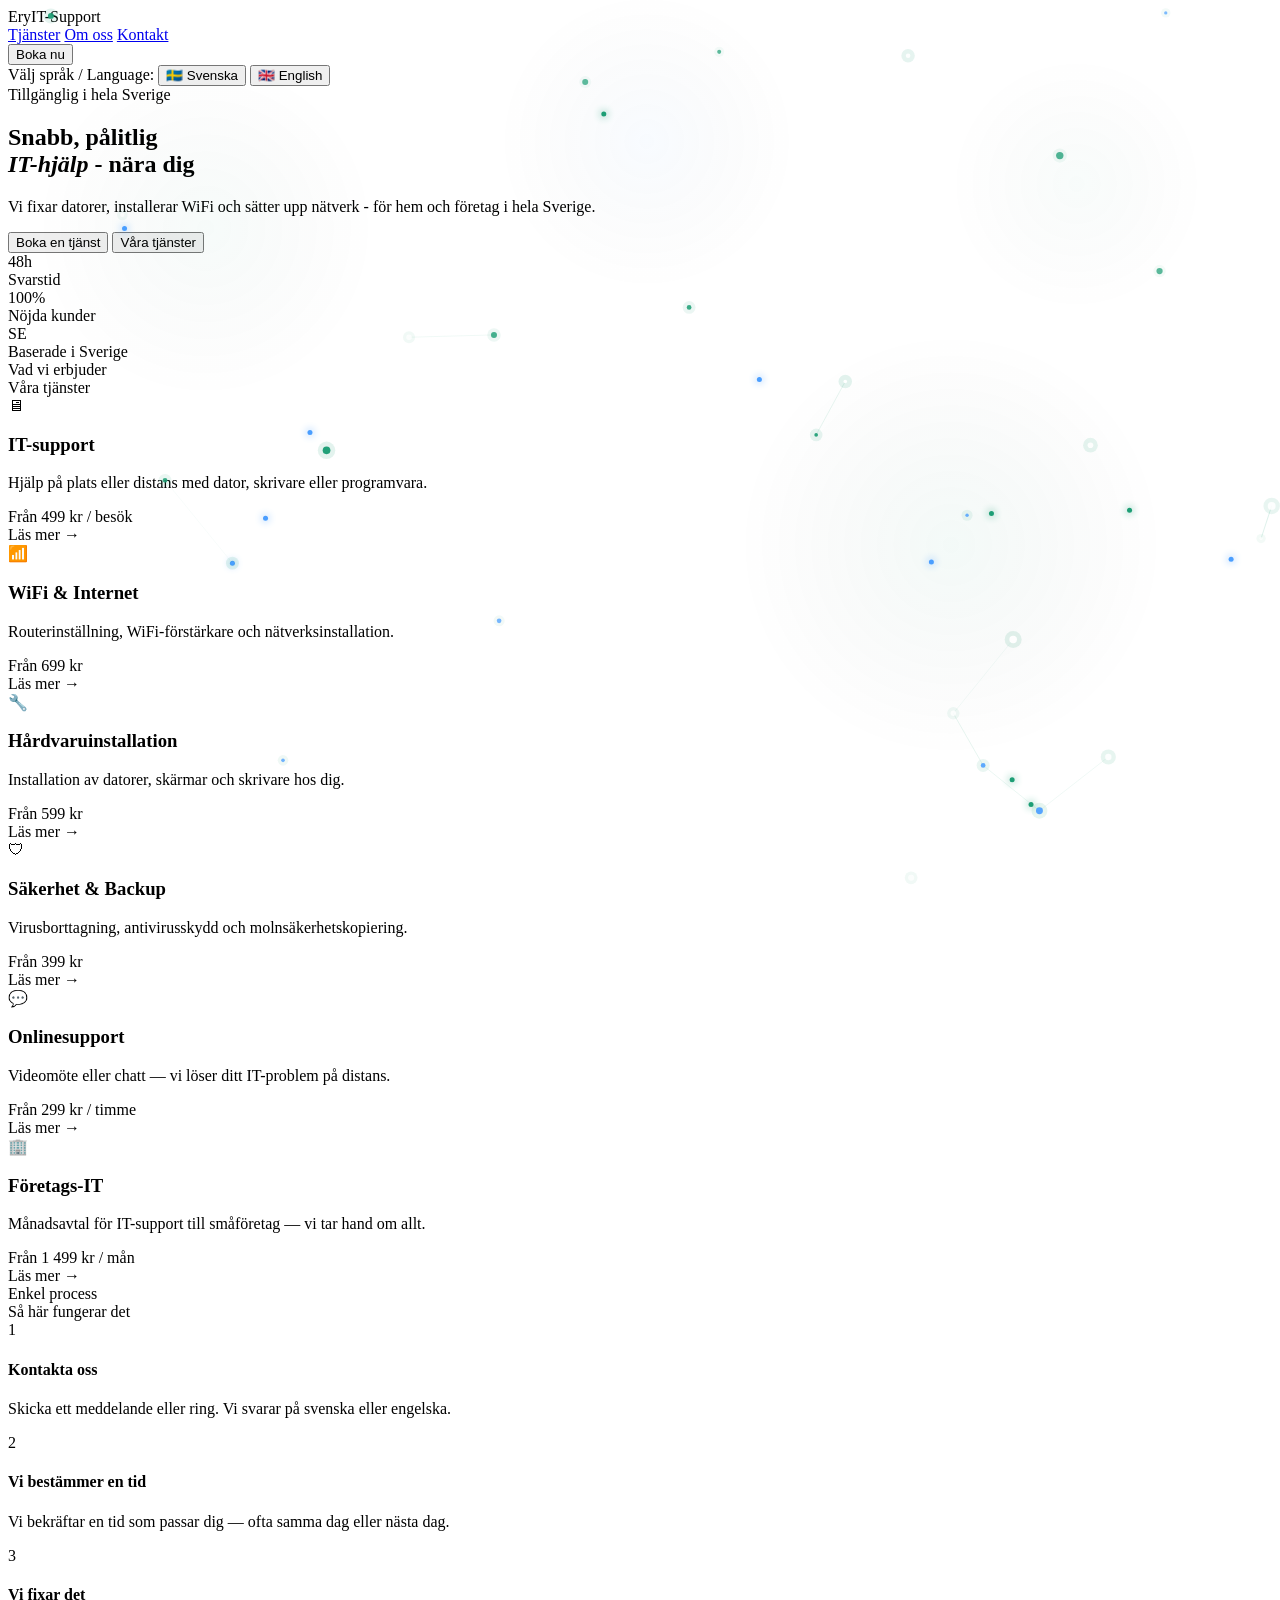
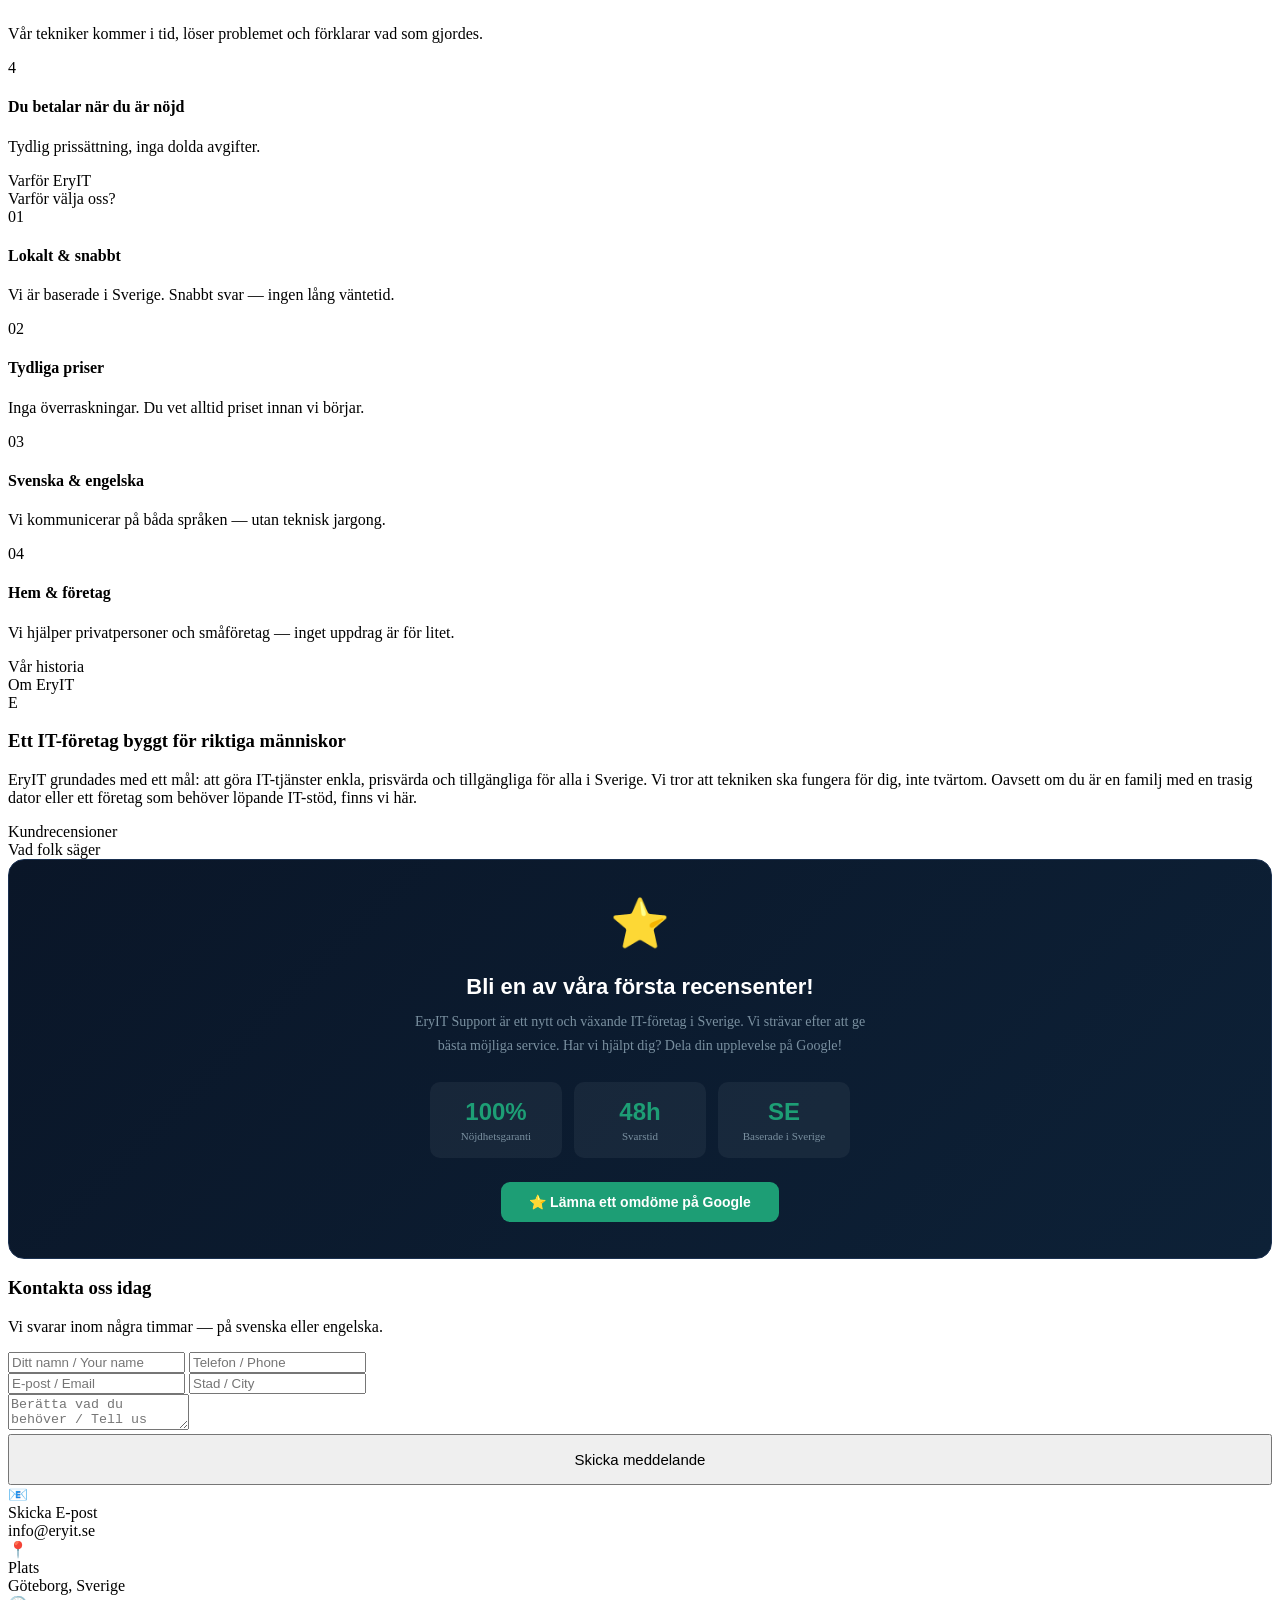
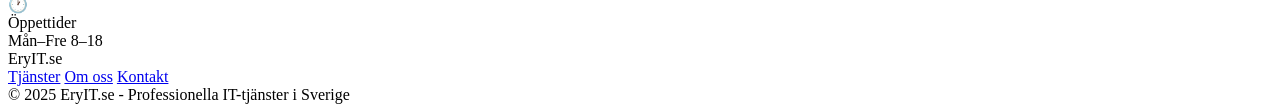
==== commit 7eb3b449: "describe what you changed" ====
--- a/public/index.html
+++ b/public/index.html
@@ -11,6 +11,7 @@
 <body>
 
 <nav>
+  
   <div class="logo">
     <img src="/images/logo.png" alt="EryIT Logo" onerror="this.style.display='none'">
     <div class="logo-text">Ery<span>IT</span>-Support</div>
@@ -316,23 +317,37 @@
     </form>
 
     <div class="contact-info">
-      <div class="cinfo">
-        <div class="cinfo-ico">📧</div>
-        <div class="cinfo-lbl">E-post / Email</div>
-        <div class="cinfo-val">info@eryit.se</div>
-      </div>
-      <div class="cinfo">
-        <div class="cinfo-ico">📍</div>
-        <div class="cinfo-lbl"><span class="sv-text">Plats</span><span class="en-text" style="display:none">Location</span></div>
-        <div class="cinfo-val">Göteborg, Sverige</div>
-      </div>
-      <div class="cinfo">
-        <div class="cinfo-ico">🕐</div>
-        <div class="cinfo-lbl"><span class="sv-text">Öppettider</span><span class="en-text" style="display:none">Hours</span></div>
-        <div class="cinfo-val">Mån–Fre 8–18</div>
-      </div>
-    </div>
-  </div>
+  <div class="cinfo">
+    <div class="cinfo-ico">📧</div>
+    <div class="cinfo-lbl">
+      <span class="sv-text">Skicka E-post</span>
+      <span class="en-text" style="display:none">Send Email</span>
+    </div>
+    <div class="cinfo-val">info@eryit.se</div>
+  </div>
+  <div class="cinfo">
+    <div class="cinfo-ico">📍</div>
+    <div class="cinfo-lbl">
+      <span class="sv-text">Plats</span>
+      <span class="en-text" style="display:none">Location</span>
+    </div>
+    <div class="cinfo-val">
+      <span class="sv-text">Göteborg, Sverige</span>
+      <span class="en-text" style="display:none">Gothenburg, Sweden</span>
+    </div>
+  </div>
+  <div class="cinfo">
+    <div class="cinfo-ico">🕐</div>
+    <div class="cinfo-lbl">
+      <span class="sv-text">Öppettider</span>
+      <span class="en-text" style="display:none">Hours</span>
+    </div>
+    <div class="cinfo-val">
+      <span class="sv-text">Mån–Fre 8–18</span>
+      <span class="en-text" style="display:none">Mon–Fri 8–18</span>
+    </div>
+  </div>
+</div>
 </section>
 
 <footer>
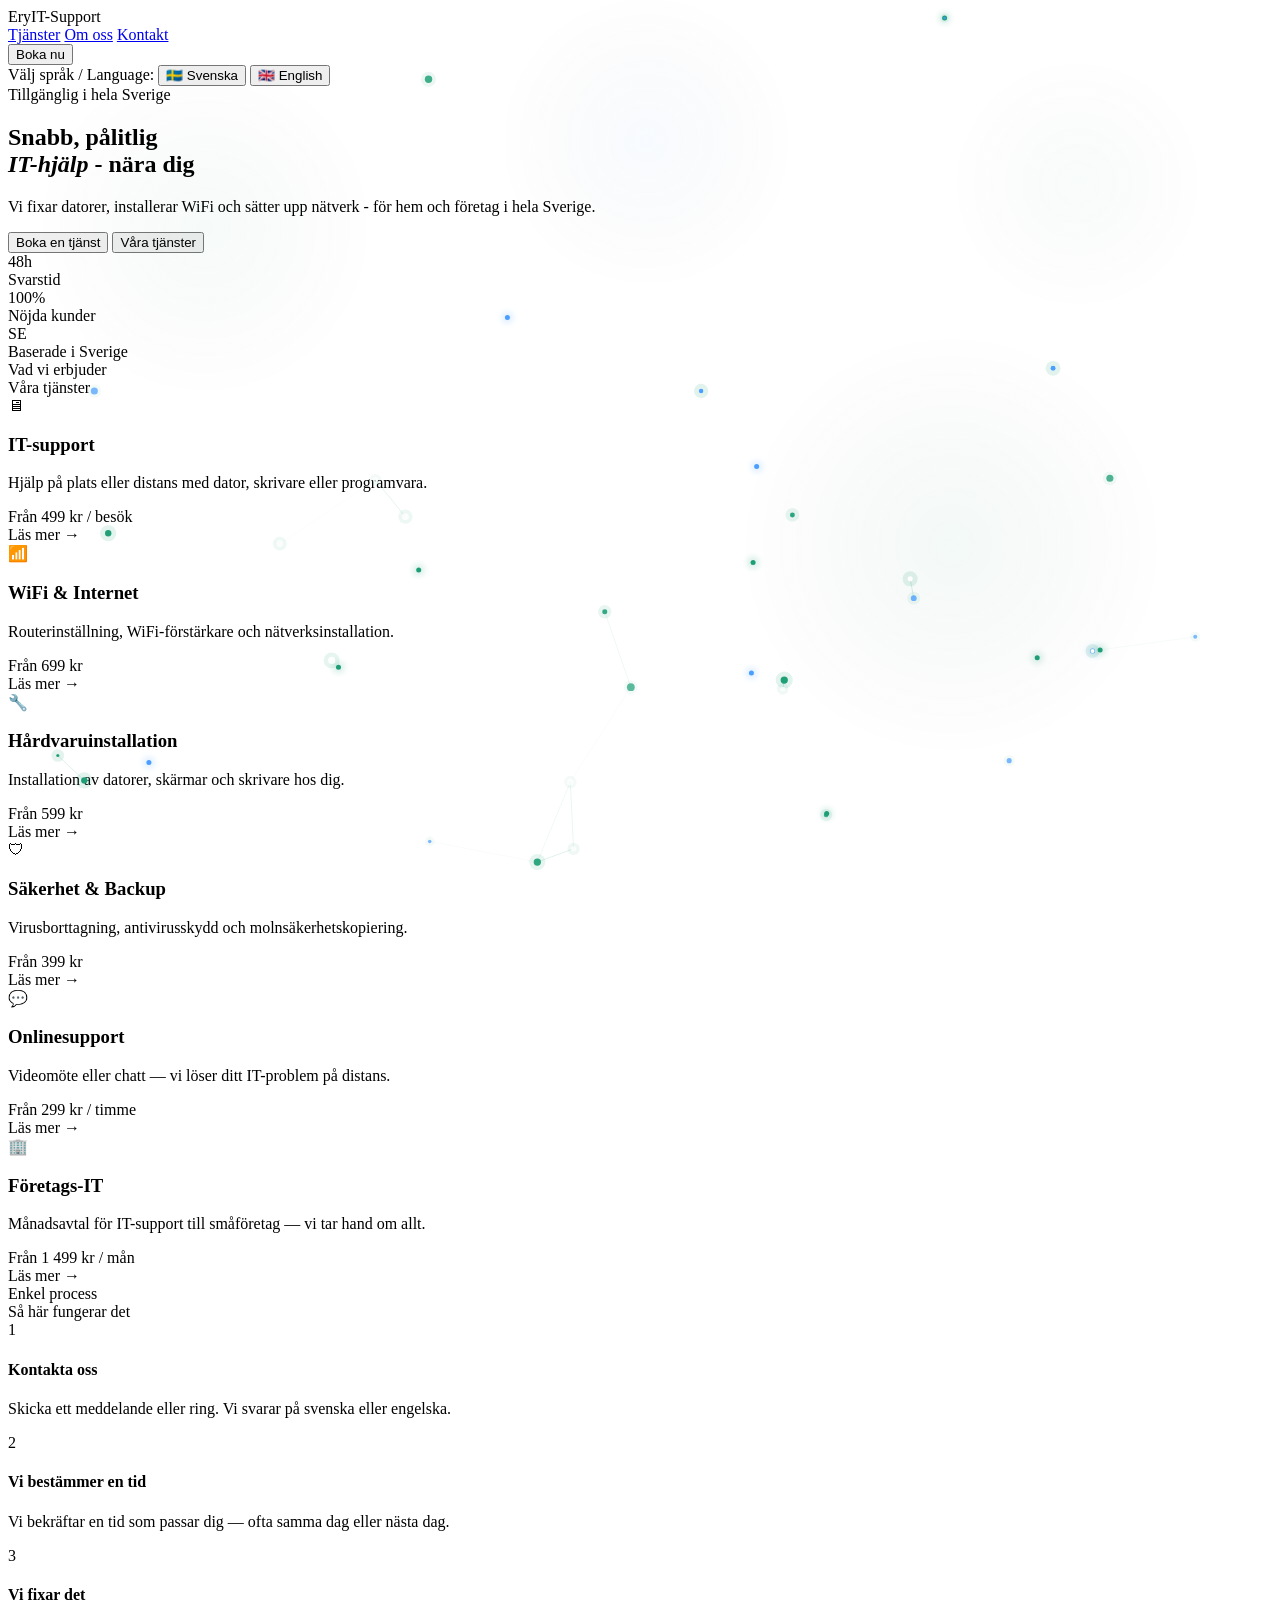
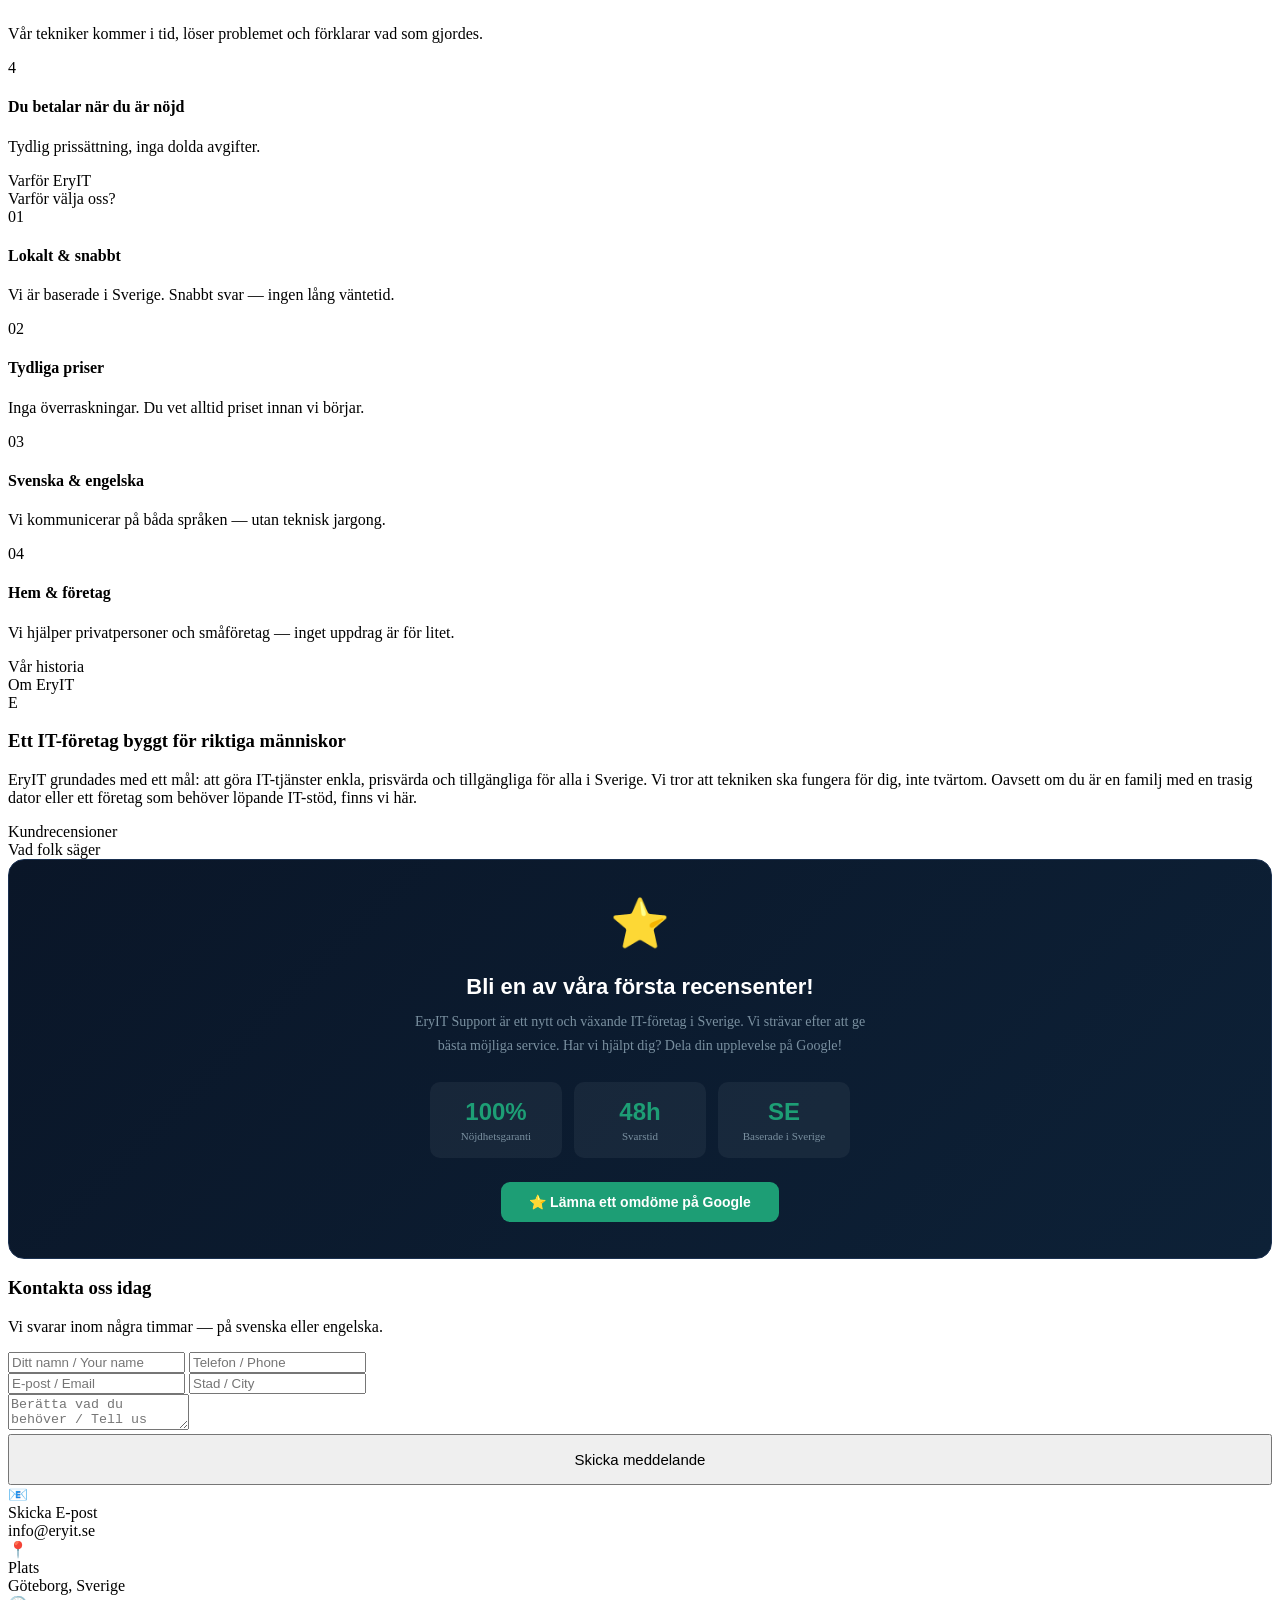
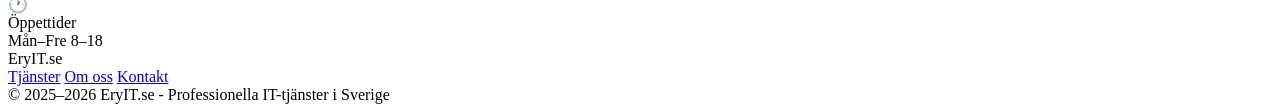
==== commit c68814ec: "Update copyright year to 2025-2026" ====
--- a/public/index.html
+++ b/public/index.html
@@ -362,7 +362,7 @@
       <a href="#kontakt">Kontakt</a>
     </div>
   </div>
-  <div class="footer-copy">© 2025 EryIT.se - <span class="sv-text">Professionella IT-tjänster i Sverige</span><span class="en-text" style="display:none">Professional IT services in Sweden</span></div>
+  <div class="footer-copy">© 2025–2026 EryIT.se - <span class="sv-text">Professionella IT-tjänster i Sverige</span><span class="en-text" style="display:none">Professional IT services in Sweden</span></div>
 </footer>
 
 <script>
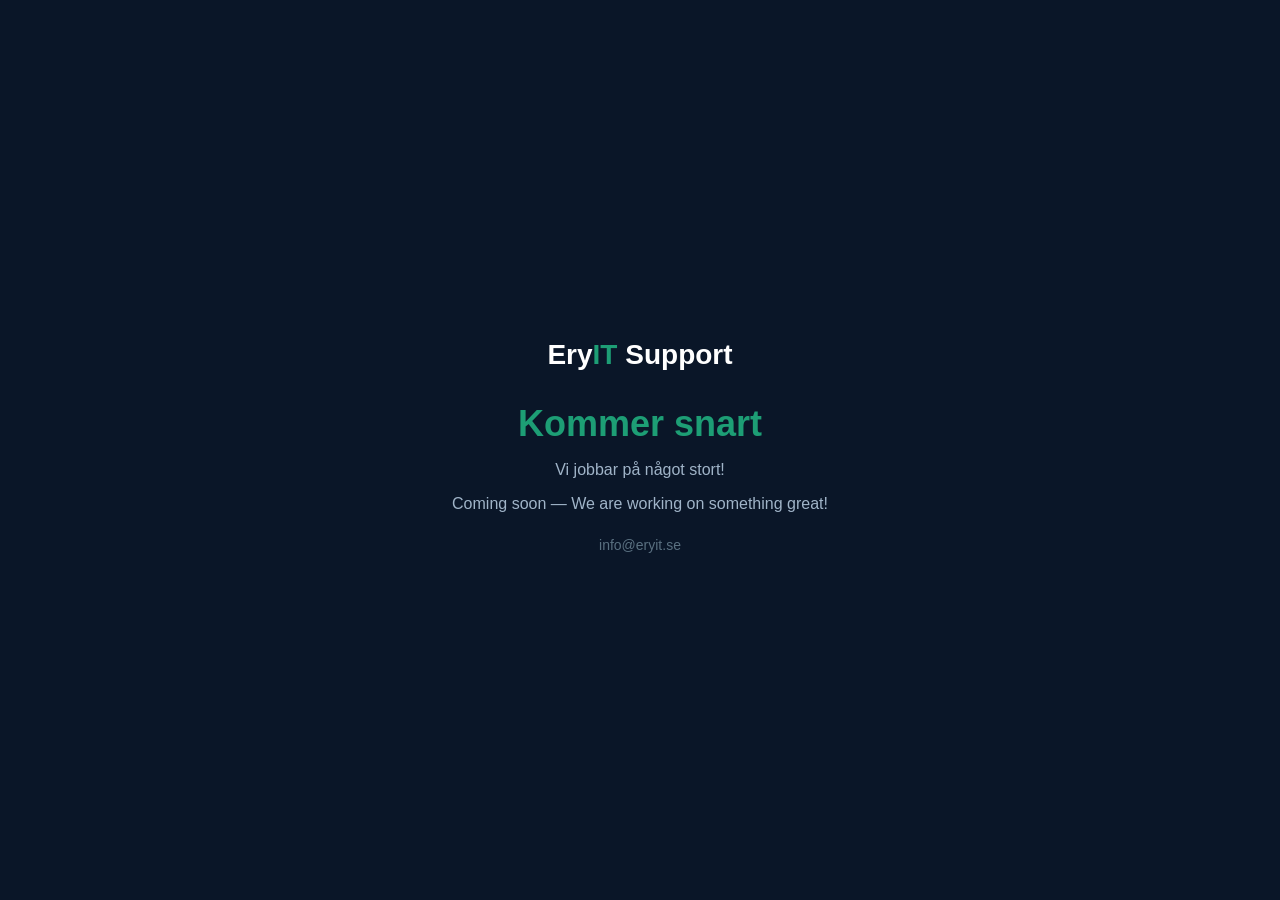
==== commit 5ba68830: "Temporary coming soon page" ====
--- a/public/index.html
+++ b/public/index.html
@@ -1,765 +1,24 @@
 <!DOCTYPE html>
-<html lang="sv">
+<html>
 <head>
 	<meta name="generator" content="Hugo 0.150.0"><script src="/livereload.js?mindelay=10&amp;v=2&amp;port=1313&amp;path=livereload" data-no-instant defer></script>
   <meta charset="UTF-8">
-  <meta name="viewport" content="width=device-width, initial-scale=1.0">
-  <title>EryIT - IT-support i Sverige</title>
-  <meta name="description" content="Professionell IT-support, WiFi-installation i Sverige. Snabb och prisvärd hjälp för hem och företag.">
-  <link rel="stylesheet" href="/css/style.css">
+  <title>EryIT Support — Kommer snart / Coming soon</title>
+  <style>
+    body { font-family: Arial, sans-serif; background: #0a1628; color: #fff; display: flex; align-items: center; justify-content: center; min-height: 100vh; text-align: center; margin: 0; }
+    h1 { font-size: 36px; color: #1D9E75; margin-bottom: 16px; }
+    p { font-size: 16px; color: #a0b4c8; margin-bottom: 8px; }
+    .logo { font-size: 28px; font-weight: 900; margin-bottom: 32px; }
+    .logo span { color: #1D9E75; }
+  </style>
 </head>
 <body>
-
-<nav>
-  
-  <div class="logo">
-    <img src="/images/logo.png" alt="EryIT Logo" onerror="this.style.display='none'">
-    <div class="logo-text">Ery<span>IT</span>-Support</div>
+  <div>
+    <div class="logo">Ery<span>IT</span> Support</div>
+    <h1>Kommer snart</h1>
+    <p>Vi jobbar på något stort!</p>
+    <p>Coming soon — We are working on something great!</p>
+    <p style="margin-top:24px;font-size:14px;color:#5a7080;">info@eryit.se</p>
   </div>
-  <div class="nav-links">
-    <a href="#tjanster"><span class="sv-text">Tjänster</span><span class="en-text" style="display:none">Services</span></a>
-    <a href="#om-oss"><span class="sv-text">Om oss</span><span class="en-text" style="display:none">About us</span></a>
-    <a href="#kontakt"><span class="sv-text">Kontakt</span><span class="en-text" style="display:none">Contact</span></a>
-  </div>
-  <button class="nav-cta" onclick="document.getElementById('kontakt').scrollIntoView({behavior:'smooth'})">
-    <span class="sv-text">Boka nu</span><span class="en-text" style="display:none">Book now</span>
-  </button>
-</nav>
-
-<div class="lang-bar">
-  <span>Välj språk / Language:</span>
-  <button class="lang-btn active" onclick="setLang('sv')">🇸🇪 Svenska</button>
-  <button class="lang-btn" onclick="setLang('en')">🇬🇧 English</button>
-</div>
-
-<section class="hero">
-  <div class="hero-grid-bg"></div>
-  <canvas id="heroCanvas" style="position:absolute;top:0;left:0;width:100%;height:100%;pointer-events:none;z-index:0;"></canvas>
-  <div class="hero-content">
-    <div class="hero-badge">
-      <span class="dot"></span>
-      <span class="sv-text">Tillgänglig i hela Sverige</span>
-      <span class="en-text" style="display:none">Available across Sweden</span>
-    </div>
-    <h1>
-      <span class="sv-text">Snabb, pålitlig<br><em>IT-hjälp</em> - nära dig</span>
-      <span class="en-text" style="display:none">Fast, reliable<br><em>IT help</em> - near you</span>
-    </h1>
-    <p class="hero-sub">
-      <span class="sv-text">Vi fixar datorer, installerar WiFi och sätter upp nätverk - för hem och företag i hela Sverige.</span>
-      <span class="en-text" style="display:none">We fix computers, install WiFi and set up networks - for homes and businesses across Sweden.</span>
-    </p>
-    <div class="hero-btns">
-      <button class="btn-g" onclick="document.getElementById('kontakt').scrollIntoView({behavior:'smooth'})">
-        <span class="sv-text">Boka en tjänst</span>
-        <span class="en-text" style="display:none">Book a service</span>
-      </button>
-      <button class="btn-o" onclick="document.getElementById('tjanster').scrollIntoView({behavior:'smooth'})">
-        <span class="sv-text">Våra tjänster</span>
-        <span class="en-text" style="display:none">Our services</span>
-      </button>
-    </div>
-    <div class="stats">
-      <div class="stat">
-        <div class="stat-num">48h</div>
-        <div class="stat-lbl"><span class="sv-text">Svarstid</span><span class="en-text" style="display:none">Response time</span></div>
-      </div>
-      <div class="stat">
-        <div class="stat-num">100%</div>
-        <div class="stat-lbl"><span class="sv-text">Nöjda kunder</span><span class="en-text" style="display:none">Happy customers</span></div>
-      </div>
-      <div class="stat">
-        <div class="stat-num">SE</div>
-        <div class="stat-lbl"><span class="sv-text">Baserade i Sverige</span><span class="en-text" style="display:none">Based in Sweden</span></div>
-      </div>
-    </div>
-  </div>
-</section>
-
-
-<section class="sec" id="tjanster">
-  <div class="sec-label"><span class="sv-text">Vad vi erbjuder</span><span class="en-text" style="display:none">What we offer</span></div>
-  <div class="sec-title"><span class="sv-text">Våra tjänster</span><span class="en-text" style="display:none">Our services</span></div>
-  <div class="svc-grid">
-    <div class="svc-card" onclick="openService('it-support')">
-      <div class="svc-ico ic-g">🖥</div>
-      <h3><span class="sv-text">IT-support</span><span class="en-text" style="display:none">IT Support</span></h3>
-      <p><span class="sv-text">Hjälp på plats eller distans med dator, skrivare eller programvara.</span><span class="en-text" style="display:none">On-site or remote help with your computer, printer or software.</span></p>
-      <div class="svc-price"><span class="sv-text">Från 499 kr / besök</span><span class="en-text" style="display:none">From 499 kr / visit</span></div>
-      <div class="svc-more"><span class="sv-text">Läs mer →</span><span class="en-text" style="display:none">Read more →</span></div>
-    </div>
-    <div class="svc-card" onclick="openService('wifi')">
-      <div class="svc-ico ic-b">📶</div>
-      <h3>WiFi & Internet</h3>
-      <p><span class="sv-text">Routerinställning, WiFi-förstärkare och nätverksinstallation.</span><span class="en-text" style="display:none">Router setup, WiFi boosters and network installation.</span></p>
-      <div class="svc-price"><span class="sv-text">Från 699 kr</span><span class="en-text" style="display:none">From 699 kr</span></div>
-      <div class="svc-more"><span class="sv-text">Läs mer →</span><span class="en-text" style="display:none">Read more →</span></div>
-    </div>
-    <div class="svc-card" onclick="openService('hardware')">
-      <div class="svc-ico ic-a">🔧</div>
-      <h3><span class="sv-text">Hårdvaruinstallation</span><span class="en-text" style="display:none">Hardware Installation</span></h3>
-      <p><span class="sv-text">Installation av datorer, skärmar och skrivare hos dig.</span><span class="en-text" style="display:none">Installation of computers, screens and printers at your location.</span></p>
-      <div class="svc-price"><span class="sv-text">Från 599 kr</span><span class="en-text" style="display:none">From 599 kr</span></div>
-      <div class="svc-more"><span class="sv-text">Läs mer →</span><span class="en-text" style="display:none">Read more →</span></div>
-    </div>
-    <div class="svc-card" onclick="openService('security')">
-      <div class="svc-ico ic-p">🛡</div>
-      <h3><span class="sv-text">Säkerhet & Backup</span><span class="en-text" style="display:none">Security & Backup</span></h3>
-      <p><span class="sv-text">Virusborttagning, antivirusskydd och molnsäkerhetskopiering.</span><span class="en-text" style="display:none">Virus removal, antivirus protection and cloud backup.</span></p>
-      <div class="svc-price"><span class="sv-text">Från 399 kr</span><span class="en-text" style="display:none">From 399 kr</span></div>
-      <div class="svc-more"><span class="sv-text">Läs mer →</span><span class="en-text" style="display:none">Read more →</span></div>
-    </div>
-    <div class="svc-card" onclick="openService('remote')">
-      <div class="svc-ico ic-t">💬</div>
-      <h3><span class="sv-text">Onlinesupport</span><span class="en-text" style="display:none">Remote Support</span></h3>
-      <p><span class="sv-text">Videomöte eller chatt — vi löser ditt IT-problem på distans.</span><span class="en-text" style="display:none">Video call or chat — we solve your IT problem remotely.</span></p>
-      <div class="svc-price"><span class="sv-text">Från 299 kr / timme</span><span class="en-text" style="display:none">From 299 kr / hour</span></div>
-      <div class="svc-more"><span class="sv-text">Läs mer →</span><span class="en-text" style="display:none">Read more →</span></div>
-    </div>
-    <div class="svc-card" onclick="openService('business')">
-      <div class="svc-ico ic-r">🏢</div>
-      <h3><span class="sv-text">Företags-IT</span><span class="en-text" style="display:none">Business IT</span></h3>
-      <p><span class="sv-text">Månadsavtal för IT-support till småföretag — vi tar hand om allt.</span><span class="en-text" style="display:none">Monthly IT support for small businesses — we handle everything.</span></p>
-      <div class="svc-price"><span class="sv-text">Från 1 499 kr / mån</span><span class="en-text" style="display:none">From 1 499 kr / month</span></div>
-      <div class="svc-more"><span class="sv-text">Läs mer →</span><span class="en-text" style="display:none">Read more →</span></div>
-    </div>
-  </div>
-</section>
-
-
-<div id="serviceModal" style="display:none;position:fixed;top:0;left:0;width:100%;height:100%;background:rgba(0,0,0,0.8);z-index:500;align-items:center;justify-content:center;padding:20px;">
-  <div style="background:#0d2137;border:1px solid #1a3050;border-radius:16px;width:100%;max-width:600px;max-height:90vh;overflow-y:auto;">
-    <div style="display:flex;align-items:center;justify-content:space-between;padding:20px 24px;border-bottom:1px solid #1a3050;">
-      <div style="display:flex;align-items:center;gap:12px;">
-        <div id="svcModalIcon" style="width:44px;height:44px;border-radius:10px;display:flex;align-items:center;justify-content:center;font-size:22px;"></div>
-        <div>
-          <div id="svcModalTitle" style="font-family:Arial,sans-serif;font-size:20px;font-weight:900;color:#fff;"></div>
-          <div id="svcModalPrice" style="font-size:13px;color:#1D9E75;font-weight:bold;margin-top:2px;"></div>
-        </div>
-      </div>
-      <button onclick="closeService()" style="background:transparent;border:none;color:#7a90a0;font-size:24px;cursor:pointer;">✕</button>
-    </div>
-    <div style="padding:24px;">
-      <div id="svcModalDesc" style="font-size:14px;color:#a0b4c8;line-height:1.8;margin-bottom:20px;"></div>
-      <div id="svcModalIncludes" style="margin-bottom:20px;"></div>
-      <div id="svcModalSuitable" style="background:rgba(29,158,117,0.08);border:1px solid rgba(29,158,117,0.2);border-radius:10px;padding:16px;margin-bottom:20px;"></div>
-      <div id="svcModalPricing" style="background:rgba(255,255,255,0.04);border-radius:10px;padding:16px;margin-bottom:20px;"></div>
-      <button onclick="closeService();document.getElementById('kontakt').scrollIntoView({behavior:'smooth'});" style="width:100%;padding:14px;background:#1D9E75;color:#fff;border:none;border-radius:9px;font-size:15px;font-weight:bold;font-family:Arial,sans-serif;cursor:pointer;">
-        <span class="sv-text">Boka denna tjänst</span><span class="en-text" style="display:none">Book this service</span>
-      </button>
-    </div>
-  </div>
-</div>
-
-
-<section class="sec">
-  <div class="sec-label"><span class="sv-text">Enkel process</span><span class="en-text" style="display:none">Simple process</span></div>
-  <div class="sec-title"><span class="sv-text">Så här fungerar det</span><span class="en-text" style="display:none">How it works</span></div>
-  <div class="steps">
-    <div class="step">
-      <div class="step-num">1</div>
-      <div>
-        <h4><span class="sv-text">Kontakta oss</span><span class="en-text" style="display:none">Contact us</span></h4>
-        <p><span class="sv-text">Skicka ett meddelande eller ring. Vi svarar på svenska eller engelska.</span><span class="en-text" style="display:none">Send a message or call. We reply in Swedish or English.</span></p>
-      </div>
-    </div>
-    <div class="step">
-      <div class="step-num">2</div>
-      <div>
-        <h4><span class="sv-text">Vi bestämmer en tid</span><span class="en-text" style="display:none">We agree on a time</span></h4>
-        <p><span class="sv-text">Vi bekräftar en tid som passar dig — ofta samma dag eller nästa dag.</span><span class="en-text" style="display:none">We confirm a time that suits you — often same day or next day.</span></p>
-      </div>
-    </div>
-    <div class="step">
-      <div class="step-num">3</div>
-      <div>
-        <h4><span class="sv-text">Vi fixar det</span><span class="en-text" style="display:none">We fix it</span></h4>
-        <p><span class="sv-text">Vår tekniker kommer i tid, löser problemet och förklarar vad som gjordes.</span><span class="en-text" style="display:none">Our technician arrives on time, solves the problem and explains what was done.</span></p>
-      </div>
-    </div>
-    <div class="step">
-      <div class="step-num">4</div>
-      <div>
-        <h4><span class="sv-text">Du betalar när du är nöjd</span><span class="en-text" style="display:none">Pay only when satisfied</span></h4>
-        <p><span class="sv-text">Tydlig prissättning, inga dolda avgifter.</span><span class="en-text" style="display:none">Clear pricing, no hidden fees.</span></p>
-      </div>
-    </div>
-  </div>
-</section>
-
-
-<section class="sec">
-  <div class="sec-label"><span class="sv-text">Varför EryIT</span><span class="en-text" style="display:none">Why EryIT</span></div>
-  <div class="sec-title"><span class="sv-text">Varför välja oss?</span><span class="en-text" style="display:none">Why choose us?</span></div>
-  <div class="why-grid">
-    <div class="why-card">
-      <div class="why-num">01</div>
-      <h4><span class="sv-text">Lokalt & snabbt</span><span class="en-text" style="display:none">Local & fast</span></h4>
-      <p><span class="sv-text">Vi är baserade i Sverige. Snabbt svar — ingen lång väntetid.</span><span class="en-text" style="display:none">Based in Sweden. Fast response — no long waiting time.</span></p>
-    </div>
-    <div class="why-card">
-      <div class="why-num">02</div>
-      <h4><span class="sv-text">Tydliga priser</span><span class="en-text" style="display:none">Clear pricing</span></h4>
-      <p><span class="sv-text">Inga överraskningar. Du vet alltid priset innan vi börjar.</span><span class="en-text" style="display:none">No surprises. You always know the price before we start.</span></p>
-    </div>
-    <div class="why-card">
-      <div class="why-num">03</div>
-      <h4><span class="sv-text">Svenska & engelska</span><span class="en-text" style="display:none">Swedish & English</span></h4>
-      <p><span class="sv-text">Vi kommunicerar på båda språken — utan teknisk jargong.</span><span class="en-text" style="display:none">We communicate in both languages — no tech jargon.</span></p>
-    </div>
-    <div class="why-card">
-      <div class="why-num">04</div>
-      <h4><span class="sv-text">Hem & företag</span><span class="en-text" style="display:none">Homes & businesses</span></h4>
-      <p><span class="sv-text">Vi hjälper privatpersoner och småföretag — inget uppdrag är för litet.</span><span class="en-text" style="display:none">We help private people and small businesses — no job too small.</span></p>
-    </div>
-  </div>
-</section>
-
-
-<section class="sec" id="om-oss">
-  <div class="sec-label"><span class="sv-text">Vår historia</span><span class="en-text" style="display:none">Our story</span></div>
-  <div class="sec-title"><span class="sv-text">Om EryIT</span><span class="en-text" style="display:none">About EryIT</span></div>
-  <div class="about-box">
-    <div class="about-avatar">E</div>
-    <div>
-      <h3><span class="sv-text">Ett IT-företag byggt för riktiga människor</span><span class="en-text" style="display:none">An IT company built for real people</span></h3>
-      <p><span class="sv-text">EryIT grundades med ett mål: att göra IT-tjänster enkla, prisvärda och tillgängliga för alla i Sverige. Vi tror att tekniken ska fungera för dig, inte tvärtom. Oavsett om du är en familj med en trasig dator eller ett företag som behöver löpande IT-stöd, finns vi här.</span><span class="en-text" style="display:none">EryIT was founded with one goal: to make IT services simple, affordable and accessible for everyone in Sweden. We believe technology should work for you, not the other way around. Whether you are a family with a broken computer or a business needing ongoing IT support, we are here.</span></p>
-    </div>
-  </div>
-</section>
-
-
-<section class="sec">
-  <div class="sec-label"><span class="sv-text">Kundrecensioner</span><span class="en-text" style="display:none">Customer reviews</span></div>
-  <div class="sec-title"><span class="sv-text">Vad folk säger</span><span class="en-text" style="display:none">What people say</span></div>
-  <div style="background:linear-gradient(135deg,#0a1628,#0d2137);border:1px solid #1a3050;border-radius:16px;padding:36px 32px;text-align:center;">
-    <div style="font-size:48px;margin-bottom:16px;">⭐</div>
-    <h3 style="font-family:Arial,sans-serif;font-size:22px;font-weight:900;color:#fff;margin-bottom:10px;">
-      <span class="sv-text">Bli en av våra första recensenter!</span>
-      <span class="en-text" style="display:none">Be one of our first reviewers!</span>
-    </h3>
-    <p style="font-size:14px;color:#7a90a0;max-width:460px;margin:0 auto 24px;line-height:1.7;">
-      <span class="sv-text">EryIT Support är ett nytt och växande IT-företag i Sverige. Vi strävar efter att ge bästa möjliga service. Har vi hjälpt dig? Dela din upplevelse på Google!</span>
-      <span class="en-text" style="display:none">EryIT Support is a new and growing IT company in Sweden. We strive to give the best possible service. Have we helped you? Share your experience on Google!</span>
-    </p>
-    <div style="display:grid;grid-template-columns:repeat(3,1fr);gap:12px;max-width:420px;margin:0 auto 24px;">
-      <div style="background:rgba(255,255,255,0.05);border-radius:10px;padding:16px 10px;text-align:center;">
-        <div style="font-size:24px;font-weight:900;color:#1D9E75;font-family:Arial,sans-serif;">100%</div>
-        <div style="font-size:11px;color:#7a90a0;margin-top:4px;"><span class="sv-text">Nöjdhetsgaranti</span><span class="en-text" style="display:none">Satisfaction guarantee</span></div>
-      </div>
-      <div style="background:rgba(255,255,255,0.05);border-radius:10px;padding:16px 10px;text-align:center;">
-        <div style="font-size:24px;font-weight:900;color:#1D9E75;font-family:Arial,sans-serif;">48h</div>
-        <div style="font-size:11px;color:#7a90a0;margin-top:4px;"><span class="sv-text">Svarstid</span><span class="en-text" style="display:none">Response time</span></div>
-      </div>
-      <div style="background:rgba(255,255,255,0.05);border-radius:10px;padding:16px 10px;text-align:center;">
-        <div style="font-size:24px;font-weight:900;color:#1D9E75;font-family:Arial,sans-serif;">SE</div>
-        <div style="font-size:11px;color:#7a90a0;margin-top:4px;"><span class="sv-text">Baserade i Sverige</span><span class="en-text" style="display:none">Based in Sweden</span></div>
-      </div>
-    </div>
-    <a href="https://g.page/r/review" target="_blank" style="display:inline-block;padding:12px 28px;background:#1D9E75;color:#fff;border-radius:9px;font-size:14px;font-weight:bold;font-family:Arial,sans-serif;text-decoration:none;">
-      <span class="sv-text">⭐ Lämna ett omdöme på Google</span>
-      <span class="en-text" style="display:none">⭐ Leave a Google review</span>
-    </a>
-  </div>
-</section>
-
-
-<section class="sec" id="kontakt">
-  <div class="contact-wrap">
-    <h3><span class="sv-text">Kontakta oss idag</span><span class="en-text" style="display:none">Contact us today</span></h3>
-    <p><span class="sv-text">Vi svarar inom några timmar — på svenska eller engelska.</span><span class="en-text" style="display:none">We reply within a few hours — in Swedish or English.</span></p>
-
-    <form id="contactForm" action="https://api.web3forms.com/submit" method="POST">
-      <input type="hidden" name="access_key" value="95b2035d-2b3d-4a3e-9de4-f92607ab8d2d">
-      <input type="hidden" name="from_name" value="EryIT Support Website">
-      <input type="hidden" id="formSubject" name="subject" value="">
-      <input type="hidden" id="formTicket" name="ticket_number" value="">
-      <input type="hidden" id="formLang" name="language" value="sv">
-      <div class="form-row">
-        <input type="text" name="name" id="fieldName" placeholder="Ditt namn / Your name" required />
-        <input type="text" name="phone" placeholder="Telefon / Phone" required />
-      </div>
-      <div class="form-row">
-        <input type="email" name="email" id="fieldEmail" placeholder="E-post / Email" required />
-        <input type="text" name="city" placeholder="Stad / City" />
-      </div>
-      <div class="form-full">
-        <textarea name="message" placeholder="Berätta vad du behöver / Tell us what you need..." required></textarea>
-      </div>
-      <div id="formProgress" style="display:none;margin-bottom:12px;">
-        <div style="background:rgba(255,255,255,0.1);border-radius:20px;height:6px;overflow:hidden;">
-          <div id="progressBar" style="height:100%;width:0%;background:#1D9E75;border-radius:20px;transition:width 0.3s;"></div>
-        </div>
-        <div style="font-size:12px;color:#4ECFA0;margin-top:6px;text-align:center;">
-          <span class="sv-text">Skickar ditt ärende...</span>
-          <span class="en-text" style="display:none">Submitting your ticket...</span>
-        </div>
-      </div>
-      <div id="formSuccess" style="display:none;background:rgba(29,158,117,0.15);border:1px solid rgba(29,158,117,0.3);border-radius:10px;padding:20px;text-align:center;margin-bottom:12px;">
-        <div style="font-size:28px;margin-bottom:10px;">✅</div>
-        <div id="successMsg" style="color:#4ECFA0;font-weight:bold;font-size:15px;margin-bottom:8px;"></div>
-        <div id="ticketDisplay" style="background:rgba(29,158,117,0.2);border-radius:8px;padding:10px 16px;display:inline-block;margin-top:4px;">
-          <div style="font-size:11px;color:#4ECFA0;margin-bottom:4px;" id="ticketLabel"></div>
-          <div id="ticketNumber" style="font-family:monospace;font-size:22px;font-weight:900;color:#fff;letter-spacing:2px;"></div>
-        </div>
-        <div id="successSub" style="font-size:13px;color:#7a90a0;margin-top:12px;line-height:1.6;"></div>
-      </div>
-      <div id="formError" style="display:none;background:rgba(255,80,80,0.1);border:1px solid rgba(255,80,80,0.3);border-radius:10px;padding:16px;text-align:center;margin-bottom:12px;">
-        <div style="color:#ff6b6b;font-size:14px;">
-          <span class="sv-text">Något gick fel. Försök igen eller maila oss på info@eryit.se</span>
-          <span class="en-text" style="display:none">Something went wrong. Please try again or email us at info@eryit.se</span>
-        </div>
-      </div>
-      <button type="submit" id="submitBtn" class="btn-g" style="width:100%;padding:15px;font-size:15px;">
-        <span class="sv-text">Skicka meddelande</span>
-        <span class="en-text" style="display:none">Send message</span>
-      </button>
-    </form>
-
-    <div class="contact-info">
-  <div class="cinfo">
-    <div class="cinfo-ico">📧</div>
-    <div class="cinfo-lbl">
-      <span class="sv-text">Skicka E-post</span>
-      <span class="en-text" style="display:none">Send Email</span>
-    </div>
-    <div class="cinfo-val">info@eryit.se</div>
-  </div>
-  <div class="cinfo">
-    <div class="cinfo-ico">📍</div>
-    <div class="cinfo-lbl">
-      <span class="sv-text">Plats</span>
-      <span class="en-text" style="display:none">Location</span>
-    </div>
-    <div class="cinfo-val">
-      <span class="sv-text">Göteborg, Sverige</span>
-      <span class="en-text" style="display:none">Gothenburg, Sweden</span>
-    </div>
-  </div>
-  <div class="cinfo">
-    <div class="cinfo-ico">🕐</div>
-    <div class="cinfo-lbl">
-      <span class="sv-text">Öppettider</span>
-      <span class="en-text" style="display:none">Hours</span>
-    </div>
-    <div class="cinfo-val">
-      <span class="sv-text">Mån–Fre 8–18</span>
-      <span class="en-text" style="display:none">Mon–Fri 8–18</span>
-    </div>
-  </div>
-</div>
-</section>
-
-<footer>
-  <div class="footer-top">
-    <div class="footer-logo">
-      <img src="/images/logo.png" alt="EryIT Logo" onerror="this.style.display='none'">
-      <div class="footer-logo-text">Ery<span>IT</span>.se</div>
-    </div>
-    <div class="footer-links">
-      <a href="#tjanster"><span class="sv-text">Tjänster</span><span class="en-text" style="display:none">Services</span></a>
-      <a href="#om-oss"><span class="sv-text">Om oss</span><span class="en-text" style="display:none">About</span></a>
-      <a href="#kontakt">Kontakt</a>
-    </div>
-  </div>
-  <div class="footer-copy">© 2025–2026 EryIT.se - <span class="sv-text">Professionella IT-tjänster i Sverige</span><span class="en-text" style="display:none">Professional IT services in Sweden</span></div>
-</footer>
-
-<script>
-
-
-
-var SUPA_URL = 'https://ccpaibkxslcrrbywupuy.supabase.co/rest/v1/tickets';
-var SUPA_KEY = 'sb_publishable_y6urOlo0Tv9qGz6dOnC7lQ_OFwPVMYF';
-var SUPA_HEADERS = {
-  'apikey': SUPA_KEY,
-  'Authorization': 'Bearer ' + SUPA_KEY,
-  'Content-Type': 'application/json',
-  'Prefer': 'return=minimal'
-};
-
-async function generateTicket() {
-  try {
-    var response = await fetch(SUPA_URL + '?select=id', {
-      headers: {'apikey': SUPA_KEY, 'Authorization': 'Bearer ' + SUPA_KEY}
-    });
-    var data = await response.json();
-    var num = (Array.isArray(data) ? data.length : 0) + 1;
-    return '#EryIT-' + String(num).padStart(6, '0');
-  } catch(e) {
-    return '#EryIT-' + Date.now().toString().slice(-6);
-  }
-}
-
-async function saveTicketToAdmin(ticketNum, name, phone, email, city, message, lang) {
-  try {
-    await fetch(SUPA_URL, {
-      method: 'POST',
-      headers: SUPA_HEADERS,
-      body: JSON.stringify({
-        ticket_num: ticketNum,
-        name: name,
-        phone: phone,
-        email: email,
-        city: city,
-        message: message,
-        priority: 'normal',
-        status: 'new',
-        assigned: '',
-        lang: lang,
-        source: 'website',
-        created_by: 'Website',
-        notes: '',
-        date: new Date().toLocaleDateString('sv-SE')
-      })
-    });
-  } catch(e) {
-    console.error('Supabase save error:', e);
-  }
-}
-
-function getCurrentLang() {
-  var btn = document.querySelector('.lang-btn.active');
-  if (btn && btn.textContent.indexOf('English') !== -1) return 'en';
-  return 'sv';
-}
-
-document.getElementById('contactForm').addEventListener('submit', async function(e) {
-  e.preventDefault();
-  var lang = getCurrentLang();
-  var ticket = await generateTicket();
-  var name = document.getElementById('fieldName').value;
-  var email = document.getElementById('fieldEmail').value;
-  var phone = document.querySelector('[name="phone"]').value;
-  var city = document.querySelector('[name="city"]').value;
-  var message = document.querySelector('[name="message"]').value;
-
-  document.getElementById('formTicket').value = ticket;
-  document.getElementById('formLang').value = lang;
-
-  if (lang === 'sv') {
-    document.getElementById('formSubject').value = 'Nytt ärende ' + ticket + ' — ' + name + ' | EryIT Support';
-  } else {
-    document.getElementById('formSubject').value = 'New ticket ' + ticket + ' — ' + name + ' | EryIT Support';
-  }
-
-  var btn = document.getElementById('submitBtn');
-  var progress = document.getElementById('formProgress');
-  var progressBar = document.getElementById('progressBar');
-  var success = document.getElementById('formSuccess');
-  var error = document.getElementById('formError');
-
-  success.style.display = 'none';
-  error.style.display = 'none';
-  progress.style.display = 'block';
-  btn.disabled = true;
-  btn.style.opacity = '0.6';
-
-  var width = 0;
-  var interval = setInterval(function() {
-    if (width < 90) { width += 12; progressBar.style.width = width + '%'; }
-  }, 150);
-
-  try {
-    await saveTicketToAdmin(ticket, name, phone, email, city, message, lang);
-    var formData = new FormData(document.getElementById('contactForm'));
-    var w3response = await fetch('https://api.web3forms.com/submit', {method:'POST', body:formData});
-    var data = await w3response.json();
-    clearInterval(interval);
-    progressBar.style.width = '100%';
-    setTimeout(function() {
-      progress.style.display = 'none';
-      if (data.success) {
-        document.getElementById('ticketNumber').textContent = ticket;
-        if (lang === 'sv') {
-          document.getElementById('successMsg').textContent = 'Tack ' + name + '! Ditt ärende har skapats.';
-          document.getElementById('ticketLabel').textContent = 'Ditt ärendenummer';
-          document.getElementById('successSub').innerHTML = 'Vi svarar inom 48 timmar på <strong style="color:#4ECFA0">' + email + '</strong><br>Spara ditt ärendenummer för framtida kontakt.';
-        } else {
-          document.getElementById('successMsg').textContent = 'Thank you ' + name + '! Your ticket has been created.';
-          document.getElementById('ticketLabel').textContent = 'Your ticket number';
-          document.getElementById('successSub').innerHTML = 'We will reply within 48 hours to <strong style="color:#4ECFA0">' + email + '</strong><br>Please save your ticket number for future reference.';
-        }
-        success.style.display = 'block';
-        document.getElementById('contactForm').reset();
-        var confirmData = new FormData();
-        confirmData.append('access_key', '95b2035d-2b3d-4a3e-9de4-f92607ab8d2d');
-        confirmData.append('from_name', 'EryIT Support');
-        confirmData.append('email', email);
-        if (lang === 'sv') {
-          confirmData.append('subject', 'EryIT Support — Ärende ' + ticket + ' bekräftat');
-          confirmData.append('message', 'Hej ' + name + ',\n\nTack för att du kontaktade EryIT Support!\n\nDitt ärende: ' + ticket + '\n\nVi svarar inom 48 timmar.\n\ninfo@eryit.se\n\nMed vänliga hälsningar,\nEryIT Support\nwww.eryit.se');
-        } else {
-          confirmData.append('subject', 'EryIT Support — Ticket ' + ticket + ' confirmed');
-          confirmData.append('message', 'Hello ' + name + ',\n\nThank you for contacting EryIT Support!\n\nYour ticket: ' + ticket + '\n\nWe will reply within 48 hours.\n\ninfo@eryit.se\n\nBest regards,\nEryIT Support\nwww.eryit.se');
-        }
-        fetch('https://api.web3forms.com/submit', {method:'POST', body:confirmData});
-      } else {
-        error.style.display = 'block';
-      }
-      btn.disabled = false;
-      btn.style.opacity = '1';
-    }, 400);
-  } catch(err) {
-    clearInterval(interval);
-    progress.style.display = 'none';
-    error.style.display = 'block';
-    btn.disabled = false;
-    btn.style.opacity = '1';
-  }
-});
-
-
-
-
-var SERVICES = {
-  'it-support': {
-    icon: '🖥', iconBg: '#E1F5EE',
-    sv: {
-      title: 'IT-support',
-      price: 'Från 499 kr / besök',
-      desc: 'Vi erbjuder professionell IT-support för både privatpersoner och företag i Sverige. Oavsett om du har problem med din dator, laptop, skrivare eller programvara — vi hjälper dig snabbt och effektivt, antingen på plats hos dig eller via distans.',
-      includes: ['Felsökning av dator och laptop (Windows & Mac)', 'Installation och uppdatering av program', 'Skrivare och kringutrustning', 'Microsoft 365 — installation och support', 'Active Directory och användarkonton', 'Nätverksproblem och internetanslutning', 'Rensning av långsam dator', 'Windows installation och återställning'],
-      suitable: 'Passar för: Privatpersoner, hemmakontor och småföretag som behöver snabb och pålitlig IT-hjälp utan långa väntetider.',
-      pricing: ['499 kr — Basbesök (upp till 1 timme)', '299 kr/timme — Extra tid på plats', '199 kr/timme — Distanssupport via video']
-    },
-    en: {
-      title: 'IT Support',
-      price: 'From 499 kr / visit',
-      desc: 'We offer professional IT support for both private individuals and businesses in Sweden. Whether you have problems with your computer, laptop, printer or software — we help you quickly and efficiently, either on-site or remotely.',
-      includes: ['Computer and laptop troubleshooting (Windows & Mac)', 'Software installation and updates', 'Printers and peripherals', 'Microsoft 365 — installation and support', 'Active Directory and user accounts', 'Network problems and internet connection', 'Slow computer cleanup', 'Windows installation and restore'],
-      suitable: 'Suitable for: Private individuals, home offices and small businesses that need fast and reliable IT help without long waiting times.',
-      pricing: ['499 kr — Base visit (up to 1 hour)', '299 kr/hour — Extra time on-site', '199 kr/hour — Remote support via video']
-    }
-  },
-  'wifi': {
-    icon: '📶', iconBg: '#E6F1FB',
-    sv: {
-      title: 'WiFi & Internet',
-      price: 'Från 699 kr',
-      desc: 'Har du problem med ditt WiFi eller vill du sätta upp ett nytt nätverk hemma eller på kontoret? Vi hjälper dig med allt från routerinställning till komplett nätverksinstallation — snabbt och professionellt.',
-      includes: ['Installation och konfiguration av router', 'WiFi-förstärkare och mesh-nätverk', 'Kabeldragning (nätverkskablar)', 'Säkra nätverksinställningar och lösenord', 'Felsökning av långsam internetanslutning', 'Separata gästnätverk', 'VPN-inställningar', 'Nätverksinstallation för kontor'],
-      suitable: 'Passar för: Hem, lägenheter, kontor och företag som vill ha stabil och snabb internetuppkoppling överallt.',
-      pricing: ['699 kr — Standard WiFi-installation', '999 kr — Kontorsnätverk (upp till 5 enheter)', '199 kr/timme — Extra tid och support']
-    },
-    en: {
-      title: 'WiFi & Internet',
-      price: 'From 699 kr',
-      desc: 'Having problems with your WiFi or want to set up a new network at home or in the office? We help you with everything from router setup to complete network installation — quickly and professionally.',
-      includes: ['Router installation and configuration', 'WiFi boosters and mesh networks', 'Cable installation (network cables)', 'Secure network settings and passwords', 'Slow internet connection troubleshooting', 'Separate guest networks', 'VPN settings', 'Office network installation'],
-      suitable: 'Suitable for: Homes, apartments, offices and businesses that want stable and fast internet everywhere.',
-      pricing: ['699 kr — Standard WiFi installation', '999 kr — Office network (up to 5 devices)', '199 kr/hour — Extra time and support']
-    }
-  },
-  'hardware': {
-    icon: '🔧', iconBg: '#FAEEDA',
-    sv: {
-      title: 'Hårdvaruinstallation',
-      price: 'Från 599 kr',
-      desc: 'Vi installerar och driftsätter din IT-utrustning — datorer, skärmar, skrivare och mer. Vi ser till att allt fungerar från dag ett och att du känner dig trygg med din nya utrustning.',
-      includes: ['Installation av ny dator eller laptop', 'Skärmar och dockningsstationer', 'Skrivare och multifunktionsmaskiner', 'Externa hårddiskar och USB-enheter', 'Tangentbord, möss och webbkameror', 'Överföring av data från gammal till ny dator', 'Installation av operativsystem', 'Datorupgradering (RAM, SSD)'],
-      suitable: 'Passar för: Privatpersoner som köpt ny utrustning och företag som behöver sätta upp arbetsplatser snabbt och korrekt.',
-      pricing: ['599 kr — Standard installation (1 enhet)', '299 kr — Varje extra enhet', '499 kr — Dataöverföring från gammal dator']
-    },
-    en: {
-      title: 'Hardware Installation',
-      price: 'From 599 kr',
-      desc: 'We install and set up your IT equipment — computers, screens, printers and more. We make sure everything works from day one and that you feel comfortable with your new equipment.',
-      includes: ['New computer or laptop installation', 'Monitors and docking stations', 'Printers and multifunction machines', 'External hard drives and USB devices', 'Keyboards, mice and webcams', 'Data transfer from old to new computer', 'Operating system installation', 'Computer upgrades (RAM, SSD)'],
-      suitable: 'Suitable for: Private individuals who have bought new equipment and companies that need to set up workstations quickly and correctly.',
-      pricing: ['599 kr — Standard installation (1 device)', '299 kr — Each additional device', '499 kr — Data transfer from old computer']
-    }
-  },
-  'security': {
-    icon: '🛡', iconBg: '#FBEAF0',
-    sv: {
-      title: 'Säkerhet & Backup',
-      price: 'Från 399 kr',
-      desc: 'Din digitala säkerhet är viktig. Vi skyddar din dator och dina filer mot virus, hackers och dataförlust. Med rätt backup-lösning kan du alltid återställa dina viktiga dokument och bilder.',
-      includes: ['Virusborttagning och skadlig programvara', 'Installation av antivirusprogram', 'Windows Defender-optimering', 'Molnbackup (OneDrive, Google Drive)', 'Lokal backup till extern hårddisk', 'Säkra lösenord och lösenordshanterare', 'Uppdatering av Windows och program', 'Råd om säker internetanvändning'],
-      suitable: 'Passar för: Alla som vill skydda sin dator och sina filer — särskilt viktigt för företag och de som har känslig information.',
-      pricing: ['399 kr — Säkerhetskontroll och antivirusinstallation', '599 kr — Komplett säkerhetspaket', '199 kr/mån — Löpande säkerhetsövervakning']
-    },
-    en: {
-      title: 'Security & Backup',
-      price: 'From 399 kr',
-      desc: 'Your digital security is important. We protect your computer and files against viruses, hackers and data loss. With the right backup solution you can always restore your important documents and photos.',
-      includes: ['Virus and malware removal', 'Antivirus software installation', 'Windows Defender optimization', 'Cloud backup (OneDrive, Google Drive)', 'Local backup to external hard drive', 'Secure passwords and password manager', 'Windows and software updates', 'Advice on safe internet use'],
-      suitable: 'Suitable for: Everyone who wants to protect their computer and files — especially important for businesses and those with sensitive information.',
-      pricing: ['399 kr — Security check and antivirus installation', '599 kr — Complete security package', '199 kr/month — Ongoing security monitoring']
-    }
-  },
-  'remote': {
-    icon: '💬', iconBg: '#E1F5EE',
-    sv: {
-      title: 'Onlinesupport',
-      price: 'Från 299 kr / timme',
-      desc: 'Behöver du snabb hjälp men kan inte vänta på ett besök? Vi löser ditt IT-problem via videomöte eller fjärrstyrning — du behöver inte lämna hemmet och vi kan hjälpa dig inom några minuter.',
-      includes: ['Support via Microsoft Teams, Zoom eller Google Meet', 'Fjärrstyrning av din dator (med ditt tillstånd)', 'Programinstallation och felsökning', 'E-post och Microsoft 365-support', 'Hjälp med inställningar och konfiguration', 'Förklaring och utbildning på distans', 'Support på svenska och engelska', 'Snabb respons — ofta samma dag'],
-      suitable: 'Passar för: Alla som behöver snabb hjälp utan väntetid. Perfekt för enklare problem som kan lösas digitalt.',
-      pricing: ['299 kr/timme — Distanssupport', '199 kr — Upp till 30 minuter', 'Ingen extra kostnad för resor']
-    },
-    en: {
-      title: 'Remote Support',
-      price: 'From 299 kr / hour',
-      desc: 'Need quick help but cannot wait for a visit? We solve your IT problem via video meeting or remote control — you do not need to leave home and we can help you within minutes.',
-      includes: ['Support via Microsoft Teams, Zoom or Google Meet', 'Remote control of your computer (with your permission)', 'Software installation and troubleshooting', 'Email and Microsoft 365 support', 'Help with settings and configuration', 'Explanation and training remotely', 'Support in Swedish and English', 'Fast response — often same day'],
-      suitable: 'Suitable for: Everyone who needs quick help without waiting time. Perfect for simpler problems that can be solved digitally.',
-      pricing: ['299 kr/hour — Remote support', '199 kr — Up to 30 minutes', 'No extra cost for travel']
-    }
-  },
-  'business': {
-    icon: '🏢', iconBg: '#FCEBEB',
-    sv: {
-      title: 'Företags-IT',
-      price: 'Från 1 499 kr / mån',
-      desc: 'Som småföretagare har du nog med att driva ditt företag — låt oss ta hand om IT:n. Vi erbjuder månadsavtal för löpande IT-support så att du alltid har en pålitlig IT-partner att ringa.',
-      includes: ['Löpande IT-support via telefon, mail och på plats', 'Underhåll av datorer och nätverk', 'Installation av ny utrustning', 'Säkerhetsövervakning och backup', 'Microsoft 365-administration', 'Prioriterad support — vi svarar alltid snabbt', 'Månadsrapport över IT-status', 'IT-rådgivning och planering'],
-      suitable: 'Passar för: Småföretag med 1–20 anställda som vill ha en fast IT-partner utan att anställa egen IT-personal.',
-      pricing: ['1 499 kr/mån — Litet företag (1–3 datorer)', '2 499 kr/mån — Medelstort (4–10 datorer)', '3 999 kr/mån — Större företag (11–20 datorer)']
-    },
-    en: {
-      title: 'Business IT',
-      price: 'From 1 499 kr / month',
-      desc: 'As a small business owner you have enough to do running your business — let us take care of the IT. We offer monthly contracts for ongoing IT support so you always have a reliable IT partner to call.',
-      includes: ['Ongoing IT support via phone, email and on-site', 'Computer and network maintenance', 'New equipment installation', 'Security monitoring and backup', 'Microsoft 365 administration', 'Priority support — we always respond quickly', 'Monthly IT status report', 'IT advice and planning'],
-      suitable: 'Suitable for: Small businesses with 1–20 employees who want a fixed IT partner without hiring their own IT staff.',
-      pricing: ['1 499 kr/month — Small business (1–3 computers)', '2 499 kr/month — Medium (4–10 computers)', '3 999 kr/month — Larger business (11–20 computers)']
-    }
-  }
-};
-
-function openService(id) {
-  var lang = getCurrentLang();
-  var s = SERVICES[id];
-  var d = s[lang];
-  document.getElementById('svcModalIcon').textContent = s.icon;
-  document.getElementById('svcModalIcon').style.background = s.iconBg;
-  document.getElementById('svcModalTitle').textContent = d.title;
-  document.getElementById('svcModalPrice').textContent = d.price;
-  document.getElementById('svcModalDesc').textContent = d.desc;
-  var includesHtml = '<div style="margin-bottom:12px;"><div style="font-size:11px;text-transform:uppercase;letter-spacing:1px;color:#1D9E75;font-weight:bold;margin-bottom:10px;">' + (lang==='sv'?'Vad ingår:':'What is included:') + '</div>';
-  d.includes.forEach(function(item){
-    includesHtml += '<div style="display:flex;align-items:flex-start;gap:8px;margin-bottom:6px;font-size:13px;color:#a0b4c8;"><span style="color:#1D9E75;flex-shrink:0;">✓</span>' + item + '</div>';
-  });
-  includesHtml += '</div>';
-  document.getElementById('svcModalIncludes').innerHTML = includesHtml;
-  document.getElementById('svcModalSuitable').innerHTML = '<div style="font-size:11px;text-transform:uppercase;letter-spacing:1px;color:#1D9E75;font-weight:bold;margin-bottom:6px;">' + (lang==='sv'?'Passar för:':'Suitable for:') + '</div><div style="font-size:13px;color:#a0b4c8;line-height:1.6;">' + d.suitable + '</div>';
-  var pricingHtml = '<div style="font-size:11px;text-transform:uppercase;letter-spacing:1px;color:#1D9E75;font-weight:bold;margin-bottom:10px;">' + (lang==='sv'?'Priser:':'Pricing:') + '</div>';
-  d.pricing.forEach(function(item){
-    pricingHtml += '<div style="display:flex;align-items:center;gap:8px;margin-bottom:6px;font-size:13px;color:#a0b4c8;"><span style="color:#1D9E75;">💰</span>' + item + '</div>';
-  });
-  document.getElementById('svcModalPricing').innerHTML = pricingHtml;
-  document.getElementById('serviceModal').style.display = 'flex';
-  document.body.style.overflow = 'hidden';
-}
-
-function closeService() {
-  document.getElementById('serviceModal').style.display = 'none';
-  document.body.style.overflow = '';
-}
-
-document.getElementById('serviceModal').addEventListener('click', function(e) {
-  if (e.target === this) closeService();
-});
-
-
-
-
-function setLang(lang) {
-  var svItems = document.querySelectorAll('.sv-text');
-  var enItems = document.querySelectorAll('.en-text');
-  var btns = document.querySelectorAll('.lang-btn');
-  var i;
-  if (lang === 'sv') {
-    for (i = 0; i < svItems.length; i++) { svItems[i].style.display = 'inline'; }
-    for (i = 0; i < enItems.length; i++) { enItems[i].style.display = 'none'; }
-    btns[0].classList.add('active');
-    btns[1].classList.remove('active');
-    document.documentElement.lang = 'sv';
-  } else {
-    for (i = 0; i < svItems.length; i++) { svItems[i].style.display = 'none'; }
-    for (i = 0; i < enItems.length; i++) { enItems[i].style.display = 'inline'; }
-    btns[0].classList.remove('active');
-    btns[1].classList.add('active');
-    document.documentElement.lang = 'en';
-  }
-}
-setLang('sv');
-
-
-
-
-const canvas = document.getElementById('heroCanvas');
-const ctx = canvas.getContext('2d');
-function resize() { canvas.width = canvas.offsetWidth; canvas.height = canvas.offsetHeight; }
-resize();
-window.addEventListener('resize', resize);
-const nodeCount = 28;
-const nodes = [];
-for (let i = 0; i < nodeCount; i++) {
-  nodes.push({x:Math.random()*canvas.width, y:Math.random()*canvas.height, vx:(Math.random()-0.5)*0.4, vy:(Math.random()-0.5)*0.4, r:Math.random()*2.5+1.5, pulse:Math.random()*Math.PI*2, type:Math.floor(Math.random()*3)});
-}
-const packets = [];
-for (let i = 0; i < 12; i++) {
-  packets.push({progress:Math.random(), fromIdx:Math.floor(Math.random()*nodeCount), toIdx:Math.floor(Math.random()*nodeCount), speed:0.003+Math.random()*0.004, color:Math.random()>0.5?'#1D9E75':'#4a9eff'});
-}
-const clouds = [
-  {x:0.15,y:0.25,r:80,vx:0.12,vy:0.04,color:'rgba(29,158,117,0.04)'},
-  {x:0.75,y:0.6,r:100,vx:-0.08,vy:0.06,color:'rgba(29,158,117,0.05)'},
-  {x:0.5,y:0.15,r:70,vx:0.06,vy:0.08,color:'rgba(74,158,255,0.04)'},
-  {x:0.85,y:0.2,r:60,vx:-0.1,vy:0.05,color:'rgba(29,158,117,0.03)'}
-];
-function draw() {
-  canvas.width=canvas.offsetWidth; canvas.height=canvas.offsetHeight;
-  ctx.clearRect(0,0,canvas.width,canvas.height);
-  clouds.forEach(c=>{
-    c.x+=c.vx*0.001; c.y+=c.vy*0.001;
-    if(c.x<-0.2)c.x=1.2; if(c.x>1.2)c.x=-0.2;
-    if(c.y<-0.2)c.y=1.2; if(c.y>1.2)c.y=-0.2;
-    const grd=ctx.createRadialGradient(c.x*canvas.width,c.y*canvas.height,0,c.x*canvas.width,c.y*canvas.height,c.r*(canvas.width/600));
-    grd.addColorStop(0,c.color); grd.addColorStop(1,'transparent');
-    ctx.beginPath(); ctx.arc(c.x*canvas.width,c.y*canvas.height,c.r*(canvas.width/600),0,Math.PI*2);
-    ctx.fillStyle=grd; ctx.fill();
-  });
-  nodes.forEach(n=>{
-    n.x+=n.vx; n.y+=n.vy; n.pulse+=0.03;
-    if(n.x<0||n.x>canvas.width)n.vx*=-1;
-    if(n.y<0||n.y>canvas.height)n.vy*=-1;
-  });
-  for(let i=0;i<nodes.length;i++){
-    for(let j=i+1;j<nodes.length;j++){
-      const dx=nodes[i].x-nodes[j].x, dy=nodes[i].y-nodes[j].y;
-      const dist=Math.sqrt(dx*dx+dy*dy);
-      if(dist<130){
-        const alpha=(1-dist/130)*0.25;
-        ctx.beginPath(); ctx.moveTo(nodes[i].x,nodes[i].y); ctx.lineTo(nodes[j].x,nodes[j].y);
-        ctx.strokeStyle='rgba(29,158,117,'+alpha+')'; ctx.lineWidth=0.8; ctx.stroke();
-      }
-    }
-  }
-  packets.forEach(p=>{
-    p.progress+=p.speed;
-    if(p.progress>=1){p.progress=0;p.fromIdx=p.toIdx;p.toIdx=Math.floor(Math.random()*nodeCount);}
-    const from=nodes[p.fromIdx], to=nodes[p.toIdx];
-    const px=from.x+(to.x-from.x)*p.progress, py=from.y+(to.y-from.y)*p.progress;
-    ctx.beginPath(); ctx.arc(px,py,2.5,0,Math.PI*2);
-    ctx.fillStyle=p.color; ctx.shadowBlur=8; ctx.shadowColor=p.color; ctx.fill(); ctx.shadowBlur=0;
-  });
-  nodes.forEach(n=>{
-    const pulse=Math.sin(n.pulse)*0.5+0.5;
-    ctx.beginPath(); ctx.arc(n.x,n.y,n.r+3+pulse*2,0,Math.PI*2);
-    ctx.fillStyle='rgba(29,158,117,'+(0.05+pulse*0.08)+')'; ctx.fill();
-    ctx.beginPath(); ctx.arc(n.x,n.y,n.r,0,Math.PI*2);
-    if(n.type===0)ctx.fillStyle='#1D9E75';
-    else if(n.type===1)ctx.fillStyle='#4a9eff';
-    else ctx.fillStyle='#ffffff';
-    ctx.globalAlpha=0.7+pulse*0.3; ctx.fill(); ctx.globalAlpha=1;
-  });
-  requestAnimationFrame(draw);
-}
-draw();
-</script>
-
 </body>
 </html>
